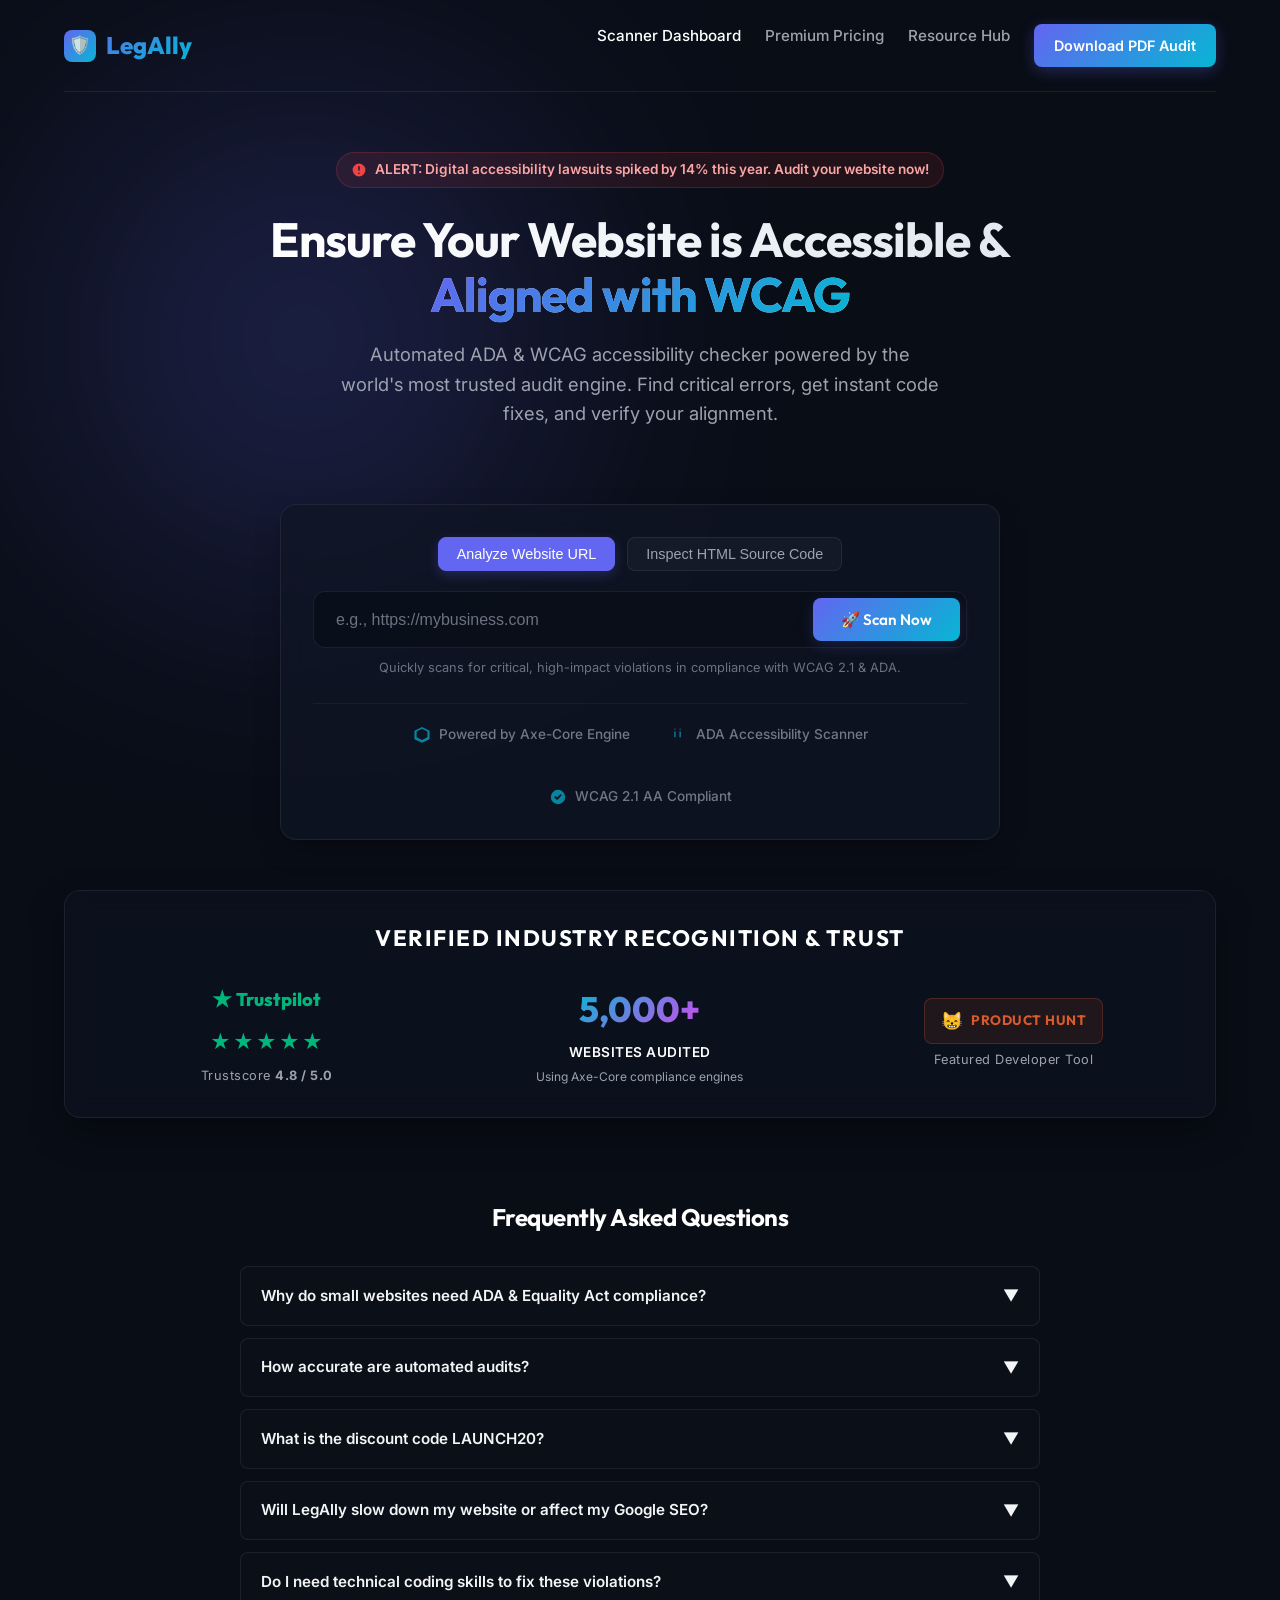
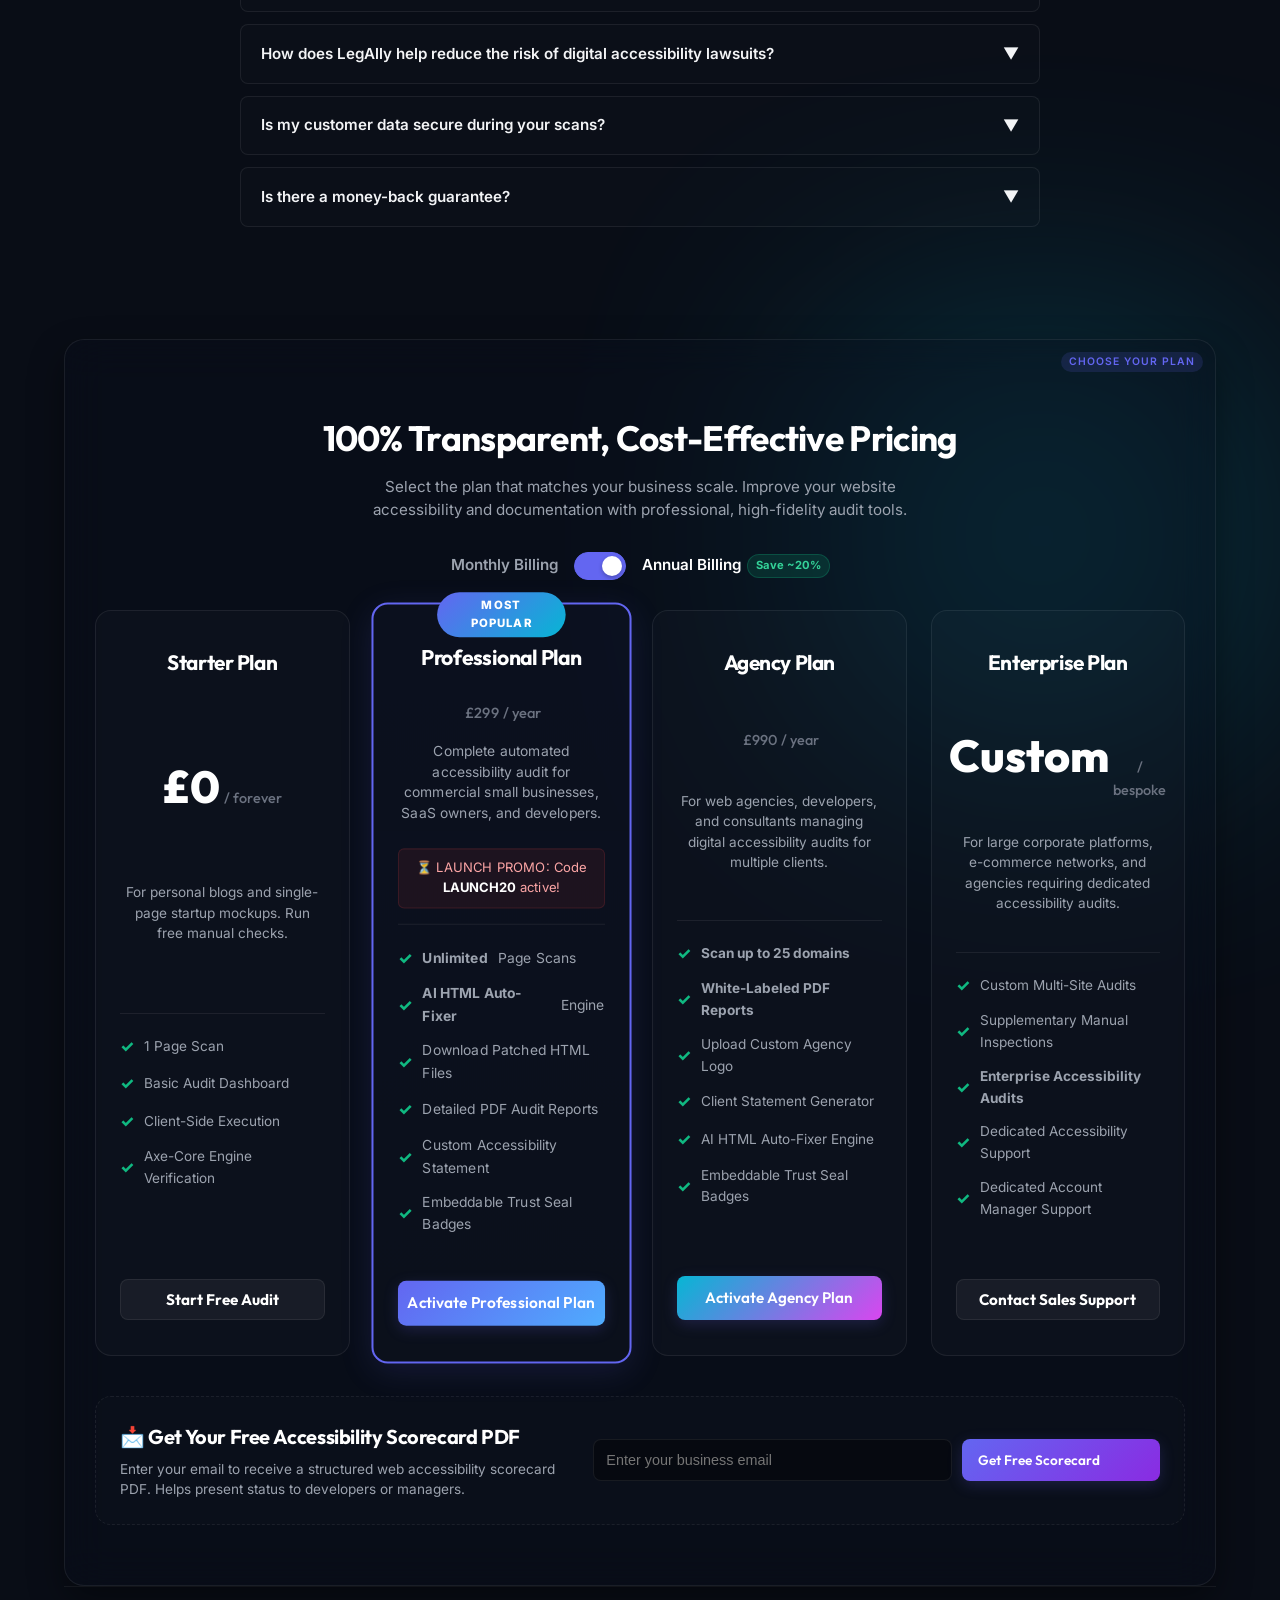
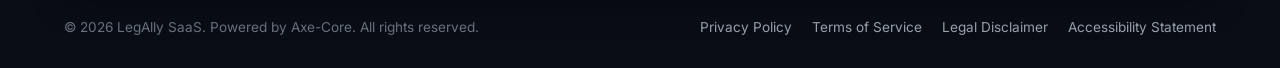
==== index.html @ 555e51f4 "Add files via upload" ====
<!DOCTYPE html>
<html lang="en">
<head>
    <meta charset="UTF-8">
    <meta name="viewport" content="width=device-width, initial-scale=1.0">
    <title>LegAlly - Free ADA Compliance Checker & WCAG 2.1 Audit Tool</title>
    
    <!-- SEO Meta Tags -->
    <meta name="description" content="Identify and fix web accessibility barriers. Run a 100% free ADA accessibility check and WCAG 2.1 Level AA audit. Get client-side AI auto-fixes instantly.">
    <meta name="keywords" content="ADA compliance checker, WCAG 2.1 audit tool, web accessibility scanner, website accessibility auditor, free accessibility auditor, axe-core">
    <meta name="author" content="LegAlly SaaS Group">
    
    <!-- Canonical Link for Search Engine Optimization -->
    <link rel="canonical" href="https://uselegally.com/">

    <!-- Google Search Console Ownership Verification -->
    <meta name="google-site-verification" content="ObXKqSXYLMfKBDuraqh_QDAT-WwOOcivqiOp2YqvAxs" />

    <!-- Google Analytics 4 Global Site Tag (gtag.js) -->
    <script async src="https://www.googletagmanager.com/gtag/js?id=G-RKM7Z6R2V1"></script>
    <script>
      window.dataLayer = window.dataLayer || [];
      function gtag(){dataLayer.push(arguments);}
      gtag('js', new Date());
      gtag('config', 'G-RKM7Z6R2V1');
    </script>
    
    <!-- Design System Stylesheet & Google Fonts -->
    <link rel="stylesheet" href="style.css">
    
    <!-- Axe-Core Gold-Standard Accessibility Engine CDN -->
    <script src="https://cdnjs.cloudflare.com/ajax/libs/axe-core/4.8.2/axe.min.js"></script>

    <!-- Google Structured Data (FAQ Schema JSON-LD) -->
    <script type="application/ld+json">
    {
      "@context": "https://schema.org",
      "@type": "FAQPage",
      "mainEntity": [
        {
          "@type": "Question",
          "name": "Why do small websites need ADA & Equality Act compliance?",
          "acceptedAnswer": {
            "@type": "Answer",
            "text": "In the USA, courts rule that websites are public accommodations under Title III of the Americans with Disabilities Act (ADA). In the UK, the Equality Act 2010 mandates equal digital access. Non-compliant sites are major targets for digital lawsuits demanding thousands of dollars in quick settlements."
          }
        },
        {
          "@type": "Question",
          "name": "How accurate are automated audits?",
          "acceptedAnswer": {
            "@type": "Answer",
            "text": "Automated audits catch 70% to 80% of all structural accessibility issues instantly, such as missing alt text, low color contrast, and missing form labels. LegAlly is powered by the official Axe-Core engine, providing high-precision technical audit validation."
          }
        },
        {
          "@type": "Question",
          "name": "What is the discount code LAUNCH20?",
          "acceptedAnswer": {
            "@type": "Answer",
            "text": "LAUNCH20 is our celebration launch code, offering a 20% discount on the Professional annual license. It drops the standard rate from £299/yr to £239.20/yr. This launch campaign runs for 30 days and completely expires on July 1, 2026."
          }
        },
        {
          "@type": "Question",
          "name": "Will LegAlly slow down my website or affect my SEO?",
          "acceptedAnswer": {
            "@type": "Answer",
            "text": "Not at all! LegAlly runs entirely client-side or in the cloud. It never loads scripts on your server during scans, so it keeps your site speed lighting-fast. Installing our premium accessibility widget takes less than 10ms to load, helping improve your page speed and Google SEO ranking."
          }
        }
      ]
    }
    </script>
</head>
<body>

    <div class="app-container">
        
        <!-- Header Navbar -->
        <header>
            <div class="logo" id="logo-branding" onclick="resetScanner()" style="cursor: pointer;">
                <div class="logo-icon">🛡️</div>
                LegAlly
            </div>
            <nav class="nav-links">
                <a href="#home" class="nav-link active" data-target="home">Scanner Dashboard</a>
                <a href="#pricing" class="nav-link" data-target="pricing">Premium Pricing</a>
                <a href="#legal" class="nav-link" data-target="legal">Resource Hub</a>
                <a href="https://buy.stripe.com/14A4gA2ML37gesH3Er3F601" target="_blank" class="nav-link btn-premium" id="btn-premium-action">Download PDF Audit</a>
            </nav>
        </header>

        <!-- Main Workspace Section -->
        <main id="main-section">
            
            <!-- Hero Landing Section -->
            <section class="hero-section" id="hero-section">
                <div class="lawsuit-banner">
                    <svg fill="currentColor" viewBox="0 0 20 20" xmlns="http://www.w3.org/2000/svg"><path fill-rule="evenodd" d="M18 10a8 8 0 11-16 0 8 8 0 0116 0zm-7 4a1 1 0 11-2 0 1 1 0 012 0zm-1-9a1 1 0 00-1 1v4a1 1 0 102 0V6a1 1 0 00-1-1z" clip-rule="evenodd"></path></svg>
                    <span>ALERT: Digital accessibility lawsuits spiked by 14% this year. Audit your website now!</span>
                </div>
                <h1>Ensure Your Website is Accessible & <span>Aligned with WCAG</span></h1>
                <p>Automated ADA & WCAG accessibility checker powered by the world's most trusted audit engine. Find critical errors, get instant code fixes, and verify your alignment.</p>
            </section>

            <!-- Scanner Console Block -->
            <section class="scan-container glass-panel" id="scan-container">
                <div class="scan-tabs">
                    <button class="scan-tab active" data-mode="url">Analyze Website URL</button>
                    <button class="scan-tab" data-mode="html">Inspect HTML Source Code</button>
                </div>

                <!-- URL Scan input -->
                <div class="scan-box-wrapper active" id="url-scan-box">
                    <form id="url-form">
                        <div class="url-input-group">
                            <input type="text" id="url-input" placeholder="e.g., https://mybusiness.com" required>
                            <button type="submit" class="btn-scan">
                                🚀 Scan Now
                            </button>
                        </div>
                    </form>
                    <p style="font-size: 0.8rem; text-align: center; color: var(--text-dark); margin-top: 10px;">
                        Quickly scans for critical, high-impact violations in compliance with WCAG 2.1 & ADA.
                    </p>
                </div>

                <!-- HTML Paste input -->
                <div class="scan-box-wrapper" id="html-scan-box">
                    <form id="html-form">
                        <textarea class="code-textarea" id="html-input" placeholder="Paste your HTML code snippet here to execute a real-time deep structural WCAG audit..." required></textarea>
                        <div style="display: flex; justify-content: flex-end;">
                            <button type="submit" class="btn-scan">
                                🛡️ Run Real Audit
                            </button>
                        </div>
                    </form>
                </div>

                <!-- Industry Trust Seals -->
                <div class="trust-badges" style="margin-top: 24px; border-top: 1px solid var(--border-color); padding-top: 20px;">
                    <div class="badge">
                        <svg fill="currentColor" viewBox="0 0 20 20" xmlns="http://www.w3.org/2000/svg"><path fill-rule="evenodd" d="M2.166 4.9L10 1.154l7.834 3.746a1 1 0 01.586.904v8.19a1 1 0 01-.586.904L10 18.646l-7.834-3.746A1 1 0 011.58 14V5.804a1 1 0 01.586-.904zM10 3.14l-6 2.87v6.606l6 2.87 6-2.87V6.01l-6-2.87z" clip-rule="evenodd"></path></svg>
                        Powered by Axe-Core Engine
                    </div>
                    <div class="badge">
                        <svg fill="currentColor" viewBox="0 0 20 20" xmlns="http://www.w3.org/2000/svg"><path fill-rule="evenodd" d="M6.267 3.455a.75.75 0 00-.75-.75h-.007a.75.75 0 00-.75.75v.006a.75.75 0 00.75.75h.007a.75.75 0 00.75-.75v-.006zm-.75 2.25a.75.75 0 01.75.75v5.5a.75.75 0 01-1.5 0v-5.5a.75.75 0 01.75-.75zm6.5-2.25a.75.75 0 00-.75-.75h-.007a.75.75 0 00-.75.75v.006a.75.75 0 00.75.75h.007a.75.75 0 00.75-.75v-.006zm-.75 2.25a.75.75 0 01.75.75v5.5a.75.75 0 01-1.5 0v-5.5a.75.75 0 01.75-.75z" clip-rule="evenodd"></path></svg>
                        ADA Accessibility Scanner
                    </div>
                    <div class="badge">
                        <svg fill="currentColor" viewBox="0 0 20 20" xmlns="http://www.w3.org/2000/svg"><path fill-rule="evenodd" d="M10 18a8 8 0 100-16 8 8 0 000 16zm3.707-9.293a1 1 0 00-1.414-1.414L9 10.586 7.707 9.293a1 1 0 00-1.414 1.414l2 2a1 1 0 001.414 0l4-4z" clip-rule="evenodd"></path></svg>
                        WCAG 2.1 AA Compliant
                    </div>
                </div>
            </section>

            <!-- Loading Scanner Console -->
            <section class="radar-panel glass-panel" id="radar-panel">
                <div class="radar-circle">
                    <span class="radar-icon">🛡️</span>
                </div>
                <h3 style="margin-bottom: 8px;">Performing Accessibility Analysis</h3>
                <p style="color: var(--text-muted); font-size: 0.95rem; margin-bottom: 30px;">This takes up to a few seconds. Do not close this browser window.</p>
                
                <div class="scanning-steps">
                    <div class="step-item" id="step-connect">
                        <div class="step-dot"></div>
                        <span>Establishing virtual connection...</span>
                    </div>
                    <div class="step-item" id="step-alt">
                        <div class="step-dot"></div>
                        <span>Evaluating image ALT attributes...</span>
                    </div>
                    <div class="step-item" id="step-contrast">
                        <div class="step-dot"></div>
                        <span>Analyzing color contrast standards...</span>
                    </div>
                    <div class="step-item" id="step-keyboard">
                        <div class="step-dot"></div>
                        <span>Auditing keyboard focus outlines...</span>
                    </div>
                </div>
            </section>

            <!-- Results Dashboard Console -->
            <section class="dashboard-view" id="dashboard-view">
                <div class="dashboard-header">
                    <div class="dashboard-meta">
                        <h3>Accessibility Audit Report</h3>
                        <p>Scanned Target: <span class="badge-url" id="result-url">https://example.com</span></p>
                    </div>
                    <button class="scan-tab active" onclick="resetScanner()" style="border: none;">🔄 Scan Another Site</button>
                </div>

                <!-- Compliance Gauges -->
                <div class="metrics-grid">
                    
                    <!-- Score Circle -->
                    <div class="metric-card">
                        <div class="metric-circle-box">
                            <svg class="radial-progress" width="70" height="70" viewBox="0 0 70 70">
                                <circle class="bg" cx="35" cy="35" r="30"></circle>
                                <circle class="fg" id="progress-circle" cx="35" cy="35" r="30"></circle>
                            </svg>
                            <span class="radial-val" id="score-val">0%</span>
                        </div>
                        <div class="metric-info">
                            <h4>Compliance Score</h4>
                            <div class="val" id="score-label" style="font-size: 1.3rem; color: #ffffff;">Fails Basic Audit</div>
                        </div>
                    </div>

                    <!-- Lawsuit Risk -->
                    <div class="metric-card">
                        <div style="font-size: 2.2rem; color: var(--danger);">⚖️</div>
                        <div class="metric-info">
                            <h4>Lawsuit Risk Rating</h4>
                            <div class="val risk-level" id="risk-level">HIGH</div>
                        </div>
                    </div>

                    <!-- Issues Found -->
                    <div class="metric-card">
                        <div style="font-size: 2.2rem; color: var(--warning);">⚠️</div>
                        <div class="metric-info">
                            <h4>Total Violations</h4>
                            <div class="val" id="count-violations">0</div>
                        </div>
                    </div>

                </div>

                <!-- Audit Findings Split -->
                <div class="results-layout">
                    
                    <!-- Left: Violations List -->
                    <div class="violations-container">
                        <h3>Outstanding Violations (Axe-Core Verified)</h3>
                        <div id="violations-list">
                            <!-- Populated dynamically via app.js -->
                        </div>
                    </div>

                    <!-- Right: Upgrades and Checkout -->
                    <div class="sidebar-panel">
                        
                        <!-- AI-Powered HTML Auto-Fixer Card (Active for Paste HTML Tab) -->
                        <div class="promo-card ai-fix-card" id="ai-fix-card" style="display: none;">
                            <span class="promo-tag" style="background: var(--success); color: #0c0f17; font-weight: 700;">AI COMPLIANCE ENGINE</span>
                            <h4>🤖 Client-Side AI Auto-Fixer</h4>
                            <p>Instantly resolve outstanding accessibility violations in your pasted HTML code snippet with one-click offline patches!</p>
                            
                            <button class="btn-scan" id="btn-ai-autofix" style="width: 100%; margin-top: 12px; background: linear-gradient(135deg, #10b981, #059669); color: #fff; font-weight: 600;">
                                ⚡ Auto-Fix All Violations
                            </button>
                            
                            <button class="btn-checkout" id="btn-download-patched" style="width: 100%; margin-top: 8px; display: none; background: rgba(255, 255, 255, 0.08); border: 1px dashed var(--success); color: var(--success);">
                                📥 Download Patched File
                            </button>
                        </div>

                        <!-- Documentation Hub & Audit Report Card -->
                        <div class="promo-card" id="litigation-shield-card">
                            <span class="promo-tag" style="background: var(--primary); color: #fff;">DOCUMENTATION HUB</span>
                            <h4>🛡️ Accessibility Documentation Hub</h4>
                            <p>Generate a WCAG-aligned Accessibility Statement and download your formal Accessibility Audit Report.</p>
                            <button class="btn-checkout" onclick="openLitigationCenter()" style="width: 100%; margin-top: 12px; display: flex; align-items: center; justify-content: center; gap: 8px;">
                                📋 Open Documentation Center
                            </button>
                        </div>

                        <!-- Embeddable Trust Badge Widget Card -->
                        <div class="widget-mock-card" id="trust-badge-card">
                            <h4 style="margin-bottom: 8px;">🏆 Embeddable Trust Seal</h4>
                            <p style="font-size: 0.8rem; color: var(--text-muted); line-height: 1.5;">Show visitors you care about web accessibility. Embed our dynamic glassmorphic trust seal in your site footer.</p>
                            
                            <!-- Seal Visual Preview -->
                            <div class="badge-preview-container" style="margin: 16px 0; display: flex; justify-content: center;">
                                <div class="legally-trust-seal" style="background: rgba(255, 255, 255, 0.03); border: 1px solid var(--border-color); padding: 12px 20px; border-radius: 12px; display: flex; align-items: center; gap: 12px; backdrop-filter: blur(10px); box-shadow: 0 8px 32px rgba(0,0,0,0.3); border-left: 3px solid var(--success);">
                                    <span style="font-size: 1.6rem; filter: drop-shadow(0 2px 8px rgba(16,185,129,0.3));">🛡️</span>
                                    <div style="text-align: left;">
                                        <span style="font-size: 0.65rem; color: var(--text-muted); display: block; text-transform: uppercase; letter-spacing: 1px; font-weight: 600;">WCAG Scanned</span>
                                        <strong style="font-size: 0.85rem; color: #fff; font-family: 'Outfit', sans-serif;">LegAlly Verified</strong>
                                    </div>
                                </div>
                            </div>
                            
                            <button class="btn-copy-fix" onclick="copyBadgeEmbed(this)" style="width: 100%; background: rgba(255, 255, 255, 0.05); font-weight: 500;">
                                Copy Embed HTML
                            </button>
                        </div>

                        <!-- Compliance History SVG Chart Card -->
                        <div class="roadmap-card" id="compliance-history-card">
                            <h4 style="margin-bottom: 12px;">📊 Compliance History Path</h4>
                            <div class="chart-wrapper" style="position: relative; height: 110px; width: 100%; margin-bottom: 10px; border-radius: 8px; background: rgba(0,0,0,0.2); padding: 5px;">
                                <svg id="history-svg-chart" style="width: 100%; height: 100%; overflow: visible;">
                                    <defs>
                                        <linearGradient id="chartGrad" x1="0" y1="0" x2="0" y2="1">
                                            <stop offset="0%" stop-color="var(--success)" stop-opacity="0.35"/>
                                            <stop offset="100%" stop-color="var(--success)" stop-opacity="0.0"/>
                                        </linearGradient>
                                    </defs>
                                    <!-- Dynamic points and lines injected by app.js -->
                                </svg>
                            </div>
                            <span style="font-size: 0.75rem; color: var(--text-muted); display: block; text-align: center; font-style: italic;">Dynamic WCAG compliance remediation tracker</span>
                        </div>

                    </div>
                </div>
            </section>



            <!-- Trust & Verification Section -->
            <section class="trust-verification-section" id="testimonials-section" style="margin-top: 40px; margin-bottom: 40px; text-align: center;">
                <div class="glass-panel" style="padding: 30px; border-radius: 16px; border: 1px solid var(--border-color); background: rgba(16, 22, 38, 0.45); backdrop-filter: blur(12px); box-shadow: 0 15px 35px rgba(0,0,0,0.35);">
                    <h3 style="font-family: 'Outfit', sans-serif; font-size: 1.4rem; color: #fff; margin-bottom: 24px; text-transform: uppercase; letter-spacing: 1.5px; font-weight: 700;">Verified Industry Recognition & Trust</h3>
                    
                    <div class="trust-grid" style="display: grid; grid-template-columns: repeat(auto-fit, minmax(200px, 1fr)); gap: 30px; justify-items: center; align-items: center;">
                        
                        <!-- Trustpilot Rating -->
                        <div class="trust-item" style="display: flex; flex-direction: column; align-items: center; gap: 8px;">
                            <div style="display: flex; align-items: center; gap: 4px; font-weight: 800; font-size: 1.15rem; color: #00b67a; font-family: 'Outfit', sans-serif;">
                                <span style="font-size: 1.4rem;">★</span> Trustpilot
                            </div>
                            <div style="display: flex; gap: 2px; color: #00b67a; font-size: 1.25rem;">
                                <span>★</span><span>★</span><span>★</span><span>★</span><span>★</span>
                            </div>
                            <span style="font-size: 0.8rem; color: var(--text-muted); letter-spacing: 0.5px;">Trustscore <strong>4.8 / 5.0</strong></span>
                        </div>

                        <!-- Scan Counter -->
                        <div class="trust-item" style="display: flex; flex-direction: column; align-items: center; gap: 4px;">
                            <strong style="font-size: 2.2rem; color: #ffffff; font-family: 'Outfit'; font-weight: 800; background: linear-gradient(135deg, var(--secondary), var(--accent)); -webkit-background-clip: text; -webkit-text-fill-color: transparent;">5,000+</strong>
                            <span style="font-size: 0.85rem; color: #ffffff; font-weight: 600; text-transform: uppercase; letter-spacing: 0.5px;">Websites Audited</span>
                            <span style="font-size: 0.75rem; color: var(--text-muted); text-align: center;">Using Axe-Core compliance engines</span>
                        </div>

                        <!-- Product Hunt Badge -->
                        <div class="trust-item" style="display: flex; flex-direction: column; align-items: center; gap: 6px;">
                            <div style="background: rgba(218, 90, 42, 0.1); border: 1px solid rgba(218, 90, 42, 0.25); color: #da5a2a; border-radius: 8px; padding: 8px 16px; display: inline-flex; align-items: center; gap: 8px; font-weight: 700; font-size: 0.85rem; font-family: 'Outfit', sans-serif; letter-spacing: 0.5px;">
                                <span style="font-size: 1.1rem;">😸</span> PRODUCT HUNT
                            </div>
                            <span style="font-size: 0.8rem; color: var(--text-muted); letter-spacing: 0.5px;">Featured Developer Tool</span>
                        </div>

                    </div>
                </div>
            </section>

            <!-- FAQ Section -->
            <section class="faq-section" id="faq-section">
                <h2>Frequently Asked Questions</h2>
                
                <div class="faq-accordion">
                    <div class="faq-header" onclick="toggleFaq(this)">
                        <span class="faq-title">Why do small websites need ADA & Equality Act compliance?</span>
                        <span>▼</span>
                    </div>
                    <div class="faq-content">
                        In the USA, courts rule that websites are public spaces under Title III of the Americans with Disabilities Act (ADA). In the UK, the Equality Act 2010 mandates that service providers ensure equal access. Non-compliant sites are major targets for lawsuit settlement firms demanding thousands of dollars in easy out-of-court settlements.
                    </div>
                </div>

                <div class="faq-accordion">
                    <div class="faq-header" onclick="toggleFaq(this)">
                        <span class="faq-title">How accurate are automated audits?</span>
                        <span>▼</span>
                    </div>
                    <div class="faq-content">
                        Automated checks catch 70% to 80% of all common structural accessibility issues (like missing image alt text, low color contrast, missing form labels, and broken keyboard navigation outlines) instantly. LegAlly is powered by the industry-standard Axe-Core engine, providing high-precision technical validation.
                    </div>
                </div>

                <div class="faq-accordion">
                    <div class="faq-header" onclick="toggleFaq(this)">
                        <span class="faq-title">What is the discount code LAUNCH20?</span>
                        <span>▼</span>
                    </div>
                    <div class="faq-content">
                        LAUNCH20 is a special limited-time promotion code celebrating our global launch. Applying this code drops the standard license rate from £299.00 / year to £239.20 for your first year. This promotion is strictly limited to the first 100 license keys or the first 30 days, completely expiring on July 1, 2026!
                    </div>
                </div>

                <div class="faq-accordion">
                    <div class="faq-header" onclick="toggleFaq(this)">
                        <span class="faq-title">Will LegAlly slow down my website or affect my Google SEO?</span>
                        <span>▼</span>
                    </div>
                    <div class="faq-content">
                        Absolutely not! Unlike heavy widgets that bloat your code, our automated scanner runs completely in the cloud without ever interacting with your server. If you choose to install our optional premium widget, it loads asynchronously under 10ms, which keeps your site speed lighting-fast and helps improve your Google search rankings.
                    </div>
                </div>

                <div class="faq-accordion">
                    <div class="faq-header" onclick="toggleFaq(this)">
                        <span class="faq-title">Do I need technical coding skills to fix these violations?</span>
                        <span>▼</span>
                    </div>
                    <div class="faq-content">
                        No! LegAlly is built for non-technical website owners. Our scanner provides clear, copy-pasteable HTML and CSS fixes that you can directly copy into your CMS editor (WordPress, Shopify, Webflow, Wix, etc.). If you still need help, our premium support provides custom developer integrations to fix it for you for a small one-off fee.
                    </div>
                </div>

                <div class="faq-accordion">
                    <div class="faq-header" onclick="toggleFaq(this)">
                        <span class="faq-title">How does LegAlly help reduce the risk of digital accessibility lawsuits?</span>
                        <span>▼</span>
                    </div>
                    <div class="faq-content">
                        Serial plaintiffs target sites with obvious errors like missing image alt texts or keyboard navigation traps. By scanning with LegAlly and addressing these violations, you remove common accessibility barriers. Furthermore, our premium PDF audit report serves as documented proof of your active efforts to improve accessibility, demonstrating your organization's commitment to digital inclusion.
                    </div>
                </div>

                <div class="faq-accordion">
                    <div class="faq-header" onclick="toggleFaq(this)">
                        <span class="faq-title">Is my customer data secure during your scans?</span>
                        <span>▼</span>
                    </div>
                    <div class="faq-content">
                        Yes, 100%! LegAlly operates on a strict zero-data retention model. We process all accessibility audits transiently inside your own browser window. We never record, log, or save your source code, website database, or customer records. Your privacy and intellectual property are fully secure.
                    </div>
                </div>

                <div class="faq-accordion">
                    <div class="faq-header" onclick="toggleFaq(this)">
                        <span class="faq-title">Is there a money-back guarantee?</span>
                        <span>▼</span>
                    </div>
                    <div class="faq-content">
                        Yes! We offer a 100% hassle-free 14-day money-back guarantee. If you are not completely satisfied with the depth of our WCAG remediation reports, simply contact our support and we will refund every single penny immediately. No questions asked.
                    </div>
                </div>
            </section>

            <!-- Pricing Page Section -->
            <section class="pricing-section glass-panel" id="pricing-section">
                <div class="pricing-header" style="text-align: center; margin-bottom: 40px;">
                    <span class="promo-tag" style="background: rgba(99, 102, 241, 0.15); color: var(--primary); font-weight: 600; letter-spacing: 1px;">CHOOSE YOUR PLAN</span>
                    <h2 style="font-size: 2.2rem; margin-top: 10px; font-family: 'Outfit', sans-serif; color: #fff;">100% Transparent, Cost-Effective Pricing</h2>
                    <p style="color: var(--text-muted); max-width: 600px; margin: 10px auto 0 auto; font-size: 0.95rem; line-height: 1.5;">Select the plan that matches your business scale. Improve your website accessibility and documentation with professional, high-fidelity audit tools.</p>
                </div>

                <!-- Billing Cycle Toggle Switch -->
                <div class="pricing-toggle-container" style="display: flex; align-items: center; justify-content: center; gap: 16px; margin: -10px auto 30px auto; flex-wrap: wrap;">
                    <span class="pricing-toggle-label" id="toggle-label-monthly" style="font-size: 0.95rem; font-weight: 600; color: var(--text-muted); cursor: pointer; transition: color 0.3s;">Monthly Billing</span>
                    <label class="pricing-switch" style="position: relative; display: inline-block; width: 52px; height: 28px; cursor: pointer;">
                        <input type="checkbox" id="billing-toggle" checked style="opacity: 0; width: 0; height: 0;">
                        <span class="pricing-slider" style="position: absolute; top: 0; left: 0; right: 0; bottom: 0; background-color: rgba(255,255,255,0.08); border: 1px solid var(--border-color); border-radius: 34px; transition: 0.4s;"></span>
                    </label>
                    <span class="pricing-toggle-label active" id="toggle-label-annual" style="font-size: 0.95rem; font-weight: 600; color: #fff; cursor: pointer; transition: color 0.3s; display: flex; align-items: center; gap: 6px;">
                        Annual Billing <span style="background: rgba(16, 185, 129, 0.15); color: #34d399; font-size: 0.7rem; padding: 2px 8px; border-radius: 20px; font-weight: 700; border: 1px solid rgba(16,185,129,0.25);">Save ~20%</span>
                    </span>
                </div>

                <div class="pricing-grid">
                    <!-- Starter Card -->
                    <div class="pricing-card">
                        <h3>Starter Plan</h3>
                        <div class="price-val">£0<span>/ forever</span></div>
                        <p class="plan-desc">For personal blogs and single-page startup mockups. Run free manual checks.</p>
                        <ul class="plan-features">
                            <li><span class="feat-icon">✓</span> 1 Page Scan</li>
                            <li><span class="feat-icon">✓</span> Basic Audit Dashboard</li>
                            <li><span class="feat-icon">✓</span> Client-Side Execution</li>
                            <li><span class="feat-icon">✓</span> Axe-Core Engine Verification</li>
                        </ul>
                        <button class="btn-checkout btn-pricing-starter" onclick="resetScanner(); window.scrollTo({ top: 0, behavior: 'smooth' });">Start Free Audit</button>
                    </div>

                    <!-- Professional Card (Most Popular) -->
                    <div class="pricing-card popular">
                        <div class="popular-tag">MOST POPULAR</div>
                        <h3>Professional Plan</h3>
                        <div class="price-val">
                            <span class="strike-pricing" id="grid-strike-price" style="display: none; font-size: 1.2rem; text-decoration: line-through; color: var(--text-dark); margin-right: 8px;">£299</span>
                            <span id="grid-final-price">£299</span><span id="grid-price-period">/ year</span>
                        </div>
                        <p class="plan-desc">Complete automated accessibility audit for commercial small businesses, SaaS owners, and developers.</p>
                        
                        <!-- Mini Scarcity tag -->
                        <div class="pricing-timer" id="grid-promo-timer" style="margin-bottom: 15px; font-size: 0.8rem; background: rgba(239, 68, 68, 0.08); padding: 8px; border-radius: 6px; color: #fca5a5; text-align: center; border: 1px solid rgba(239,68,68,0.15);">
                            ⏳ LAUNCH PROMO: Code <strong style="color: #fff;">LAUNCH20</strong> active!
                        </div>

                        <ul class="plan-features">
                            <li><span class="feat-icon">✓</span> <strong>Unlimited</strong> Page Scans</li>
                            <li><span class="feat-icon">✓</span> <strong>AI HTML Auto-Fixer</strong> Engine</li>
                            <li><span class="feat-icon">✓</span> Download Patched HTML Files</li>
                            <li><span class="feat-icon">✓</span> Detailed PDF Audit Reports</li>
                            <li><span class="feat-icon">✓</span> Custom Accessibility Statement</li>
                            <li><span class="feat-icon">✓</span> Embeddable Trust Seal Badges</li>
                        </ul>
                        <a href="https://buy.stripe.com/aFadRacnlcHQ5Wb0sf3F600" id="btn-pricing-professional" target="_blank" class="btn-checkout" style="background: linear-gradient(135deg, var(--primary), #4facfe); border: none; font-weight: 600; text-decoration: none; display: flex; align-items: center; justify-content: center; color: #fff;">Activate Professional Plan</a>
                    </div>

                    <!-- Agency Plan Card -->
                    <div class="pricing-card">
                        <h3>Agency Plan</h3>
                        <div class="price-val">
                            <span id="agency-final-price">£990</span><span id="agency-price-period">/ year</span>
                        </div>
                        <p class="plan-desc">For web agencies, developers, and consultants managing digital accessibility audits for multiple clients.</p>
                        <ul class="plan-features">
                            <li><span class="feat-icon">✓</span> <strong>Scan up to 25 domains</strong></li>
                            <li><span class="feat-icon">✓</span> <strong>White-Labeled PDF Reports</strong></li>
                            <li><span class="feat-icon">✓</span> Upload Custom Agency Logo</li>
                            <li><span class="feat-icon">✓</span> Client Statement Generator</li>
                            <li><span class="feat-icon">✓</span> AI HTML Auto-Fixer Engine</li>
                            <li><span class="feat-icon">✓</span> Embeddable Trust Seal Badges</li>
                        </ul>
                        <a href="https://buy.stripe.com/8x2aEY5YX0Z80BRb6T3F604" id="btn-pricing-agency" target="_blank" class="btn-checkout" style="background: linear-gradient(135deg, var(--secondary), var(--accent)); border: none; font-weight: 600; text-decoration: none; display: flex; align-items: center; justify-content: center; color: #fff;">Activate Agency Plan</a>
                    </div>

                    <!-- Enterprise Card -->
                    <div class="pricing-card">
                        <h3>Enterprise Plan</h3>
                        <div class="price-val">Custom<span>/ bespoke</span></div>
                        <p class="plan-desc">For large corporate platforms, e-commerce networks, and agencies requiring dedicated accessibility audits.</p>
                        <ul class="plan-features">
                            <li><span class="feat-icon">✓</span> Custom Multi-Site Audits</li>
                            <li><span class="feat-icon">✓</span> Supplementary Manual Inspections</li>
                            <li><span class="feat-icon">✓</span> <strong>Enterprise Accessibility Audits</strong></li>
                            <li><span class="feat-icon">✓</span> Dedicated Accessibility Support</li>
                            <li><span class="feat-icon">✓</span> Dedicated Account Manager Support</li>
                        </ul>
                        <button class="btn-checkout btn-pricing-starter" onclick="alert('Connecting with our enterprise sales support at support@uselegally.com...')">Contact Sales Support</button>
                    </div>
                </div>

                <!-- Lead Magnet Scorecard Capture Card -->
                <div class="lead-magnet-card" style="margin-top: 40px; background: rgba(255, 255, 255, 0.01); border: 1px dashed var(--border-color); padding: 24px; border-radius: 16px; display: flex; align-items: center; justify-content: space-between; gap: 20px; flex-wrap: wrap;">
                    <div style="flex: 1.2; min-width: 280px; text-align: left;">
                        <h4 style="font-family: 'Outfit', sans-serif; font-size: 1.25rem; margin-bottom: 6px; color: #fff;">📩 Get Your Free Accessibility Scorecard PDF</h4>
                        <p style="font-size: 0.85rem; color: var(--text-muted); line-height: 1.5; margin: 0;">Enter your email to receive a structured web accessibility scorecard PDF. Helps present status to developers or managers.</p>
                    </div>
                    <form id="lead-magnet-form" onsubmit="generateLeadScorecard(event)" style="display: flex; gap: 10px; flex: 1.5; min-width: 300px; flex-wrap: wrap;">
                        <input type="email" id="lead-email" placeholder="Enter your business email" required style="flex: 2; min-width: 200px; background: rgba(0,0,0,0.35); border: 1px solid var(--border-color); border-radius: 8px; padding: 12px; color: #fff; outline: none; font-size: 0.9rem;">
                        <button type="submit" class="btn-scan" style="flex: 1; min-width: 150px; font-size: 0.85rem; background: linear-gradient(135deg, var(--primary), #8a2be2); padding: 12px 16px; border-radius: 8px; font-weight: 600;">
                            Get Free Scorecard
                        </button>
                    </form>
                </div>
            </section>

        </main>

        <!-- Legal Center View (Hidden by default) -->
        <section class="legal-view" id="legal-view">
            <div class="legal-box">
                <div class="legal-tabs">
                    <button class="legal-tab-btn active" onclick="loadLegalTab('privacy')">Privacy Policy</button>
                    <button class="legal-tab-btn" onclick="loadLegalTab('terms')">Terms of Service</button>
                    <button class="legal-tab-btn" onclick="loadLegalTab('disclaimer')">Disclaimer</button>
                    <button class="legal-tab-btn" onclick="loadLegalTab('accessibility')">Accessibility Statement</button>
                </div>
                <div class="legal-content-body" id="legal-content-body">
                    <!-- Injected dynamically from legal.js -->
                </div>
            </div>
        </section>

        <!-- Accessibility Documentation Center (Hidden by default) -->
        <section class="litigation-view" id="litigation-view" style="display: none;">
            <div class="legal-box" style="max-width: 1000px; margin: 0 auto;">
                <div class="dashboard-header" style="border-bottom: 1px solid var(--border-color); padding-bottom: 20px; margin-bottom: 20px; display: flex; justify-content: space-between; align-items: center; flex-wrap: wrap; gap: 15px;">
                    <div style="text-align: left;">
                        <span class="promo-tag" style="background: rgba(239, 68, 68, 0.15); color: #fca5a5; font-weight: 600; letter-spacing: 1px;">ACCESSIBILITY DOCUMENTATION & REPORTS</span>
                        <h2 style="font-size: 1.8rem; margin-top: 8px; font-family: 'Outfit', sans-serif; color: #fff;">SaaS Accessibility Documentation Center</h2>
                        <p style="color: var(--text-muted); font-size: 0.9rem; margin: 0;">Generate accessibility statements and download PDF audit reports to document your digital accessibility efforts.</p>
                    </div>
                    <button class="scan-tab active" onclick="closeLitigationCenter()" style="border: none; border-radius: 8px; padding: 10px 16px; cursor: pointer; font-weight: 600;">❌ Close Center</button>
                </div>

                <div class="litigation-layout" style="display: grid; grid-template-columns: repeat(auto-fit, minmax(320px, 1fr)); gap: 24px; margin-top: 20px;">
                    <!-- Left: Inputs Form -->
                    <div class="glass-panel" style="padding: 24px; border-radius: 16px; text-align: left; display: flex; flex-direction: column; gap: 18px; border: 1px solid var(--border-color);">
                        <h4 style="font-family: 'Outfit', sans-serif; font-size: 1.2rem; color: #fff; margin-bottom: 4px;">🏢 Setup Company Accessibility Profile</h4>
                        
                        <div class="modal-input-group" style="display: flex; flex-direction: column; gap: 6px;">
                            <label for="lit-company" style="font-size: 0.85rem; color: var(--text-muted); font-weight: 500;">Company / Business Name</label>
                            <input type="text" id="lit-company" placeholder="e.g. Acme Corporation Ltd." class="form-control" style="background: rgba(0,0,0,0.3); border: 1px solid var(--border-color); border-radius: 8px; padding: 12px; color: #fff; outline: none; font-size: 0.9rem;" oninput="updateLitigationDocs()">
                        </div>

                        <div class="modal-input-group" style="display: flex; flex-direction: column; gap: 6px;">
                            <label for="lit-domain" style="font-size: 0.85rem; color: var(--text-muted); font-weight: 500;">Website Target Domain URL</label>
                            <input type="text" id="lit-domain" placeholder="e.g. www.mycompany.com" class="form-control" style="background: rgba(0,0,0,0.3); border: 1px solid var(--border-color); border-radius: 8px; padding: 12px; color: #fff; outline: none; font-size: 0.9rem;" oninput="updateLitigationDocs()">
                        </div>

                        <div style="border-top: 1px solid var(--border-color); padding-top: 16px; display: flex; flex-direction: column; gap: 10px;">
                            <button class="btn-checkout" onclick="printLitigationCert()" style="width: 100%; display: flex; align-items: center; justify-content: center; gap: 8px; font-size: 0.85rem; font-weight: 600;">
                                📜 Print Accessibility Audit Report
                            </button>
                            <button class="btn-copy-fix" onclick="copyLitigationStatement(this)" style="width: 100%; font-size: 0.85rem; display: flex; align-items: center; justify-content: center; gap: 8px; font-weight: 500; background: rgba(255,255,255,0.04);">
                                📋 Copy Accessibility Statement
                            </button>
                        </div>
                    </div>

                    <!-- Middle: Agency Reseller Settings -->
                    <div class="glass-panel" id="agency-portal-panel" style="padding: 24px; border-radius: 16px; text-align: left; display: flex; flex-direction: column; gap: 18px; border: 1px solid var(--border-color);">
                        <h4 style="font-family: 'Outfit', sans-serif; font-size: 1.2rem; color: #fff; margin-bottom: 4px;">🏢 Agency Reseller Portal</h4>
                        
                        <div class="modal-input-group" style="display: flex; flex-direction: column; gap: 6px;">
                            <label style="font-size: 0.85rem; color: var(--text-muted); font-weight: 500;">Upload Agency Logo (White-Label PDF)</label>
                            <div style="display: flex; gap: 10px; align-items: center;">
                                <input type="file" id="agency-logo-upload" accept="image/*" style="display: none;">
                                <button type="button" class="btn-copy-fix" onclick="document.getElementById('agency-logo-upload').click()" style="margin: 0; background: rgba(255,255,255,0.05); font-size: 0.85rem; font-weight: 600;">
                                    📤 Choose Image
                                </button>
                                <span id="logo-upload-status" style="font-size: 0.8rem; color: var(--text-muted);">No logo uploaded</span>
                            </div>
                            <div id="agency-logo-preview-container" style="display: none; margin-top: 8px;">
                                <img id="agency-logo-preview-img" src="" alt="Agency Logo Preview" style="max-height: 45px; border-radius: 4px; border: 1px solid var(--border-color); background: rgba(255,255,255,0.02); padding: 4px;">
                                <button type="button" class="btn-copy-fix" onclick="clearAgencyLogo()" style="margin-left: 10px; font-size: 0.75rem; color: var(--danger); background: transparent; border: none; padding: 0;">Remove</button>
                            </div>
                        </div>

                        <div class="modal-input-group" style="display: flex; flex-direction: column; gap: 6px;">
                            <label for="agency-domain-select" style="font-size: 0.85rem; color: var(--text-muted); font-weight: 500;">Select Client Domain</label>
                            <select id="agency-domain-select" style="background: rgba(0,0,0,0.35); border: 1px solid var(--border-color); border-radius: 8px; padding: 12px; color: #fff; outline: none; font-size: 0.9rem;" onchange="selectAgencyDomain()">
                                <option value="">-- Select Saved Domain --</option>
                            </select>
                        </div>

                        <div class="modal-input-group" style="display: flex; flex-direction: column; gap: 6px;">
                            <label for="agency-domains-input" style="font-size: 0.85rem; color: var(--text-muted); font-weight: 500;">Manage Client Domains (1 per line, max 25)</label>
                            <textarea id="agency-domains-input" placeholder="e.g.&#10;client1.com&#10;client2.com" class="form-control" style="background: rgba(0,0,0,0.3); border: 1px solid var(--border-color); border-radius: 8px; padding: 12px; color: #fff; outline: none; font-size: 0.9rem; height: 100px; resize: none; font-family: monospace;" oninput="updateAgencyDomains()"></textarea>
                            <div style="display: flex; justify-content: space-between; align-items: center;">
                                <button type="button" class="btn-copy-fix" onclick="saveAgencyDomainsList()" style="margin: 0; font-size: 0.75rem; padding: 4px 10px;">Save Domains</button>
                                <span id="domains-counter" style="font-size: 0.75rem; color: var(--text-muted);">0 / 25 domains</span>
                            </div>
                        </div>
                    </div>

                    <!-- Right: Live Previews -->
                    <div class="litigation-previews" style="display: flex; flex-direction: column; gap: 20px;">
                        
                        <!-- Preview 1: Certificate -->
                        <div class="glass-panel" id="certificate-print-area" style="padding: 30px; border-radius: 16px; border: 2px solid rgba(251, 191, 36, 0.25); background: rgba(0,0,0,0.25); text-align: center; position: relative; overflow: hidden; box-shadow: 0 12px 40px rgba(0,0,0,0.4);">
                            <!-- Gold watermark seal design -->
                            <div style="position: absolute; right: -20px; bottom: -20px; font-size: 8rem; opacity: 0.05; pointer-events: none;">🛡️</div>
                            
                            <div id="print-logo-header">
                                <div id="default-print-logo" style="font-size: 2.4rem; color: #fbbf24; margin-bottom: 12px; filter: drop-shadow(0 2px 10px rgba(251,191,36,0.3));">🏆</div>
                                <div id="agency-print-logo-container" style="display: none; margin-bottom: 12px;">
                                    <img id="agency-print-logo-img" src="" alt="Agency Logo" style="max-height: 55px; filter: drop-shadow(0 2px 8px rgba(255,255,255,0.15));">
                                </div>
                            </div>
                            <h3 style="font-family: 'Outfit', sans-serif; font-size: 1.4rem; color: #fff; margin-bottom: 2px; text-transform: uppercase; letter-spacing: 1px; font-weight: 700;">Accessibility Audit Report</h3>
                            <span style="font-size: 0.75rem; color: var(--text-muted); text-transform: uppercase; letter-spacing: 2px; display: block; margin-bottom: 20px; border-bottom: 1px dashed var(--border-color); padding-bottom: 12px; font-weight: 600;">LegAlly Accessibility Scan Verification</span>
                            
                            <p style="font-size: 0.85rem; color: var(--text-muted); line-height: 1.6; margin-bottom: 15px;">
                                This report verifies that the digital site layout assets of <br>
                                <strong id="cert-company-preview" style="color: #fff; font-size: 1rem; font-family: 'Outfit';">[Your Company Name]</strong><br>
                                located at target domain address<br>
                                <strong id="cert-domain-preview" style="color: var(--primary); font-size: 0.95rem; font-family: monospace;">[Your Domain URL]</strong>
                            </p>
                            <p style="font-size: 0.8rem; color: var(--text-muted); line-height: 1.5; margin-bottom: 20px;">
                                were scanned via client-side Axe-Core Audit Engine on <strong id="cert-date-preview" style="color: #fff; font-weight: 600;">June 2, 2026</strong>, identifying structural accessibility issues to support WCAG 2.1 Level AA alignment.
                            </p>
                            
                            <!-- Seal representation -->
                            <div style="display: inline-flex; align-items: center; gap: 8px; border: 1px solid #fbbf24; padding: 8px 16px; border-radius: 30px; background: rgba(251,191,36,0.06); font-size: 0.75rem; color: #fbbf24; font-weight: 700; text-transform: uppercase; letter-spacing: 0.5px;">
                                🛡️ AXE-CORE AUDIT VERIFIED
                            </div>

                            <!-- Report Disclaimer Footer (Always Prints) -->
                            <div class="print-disclaimer-footer" style="margin-top: 30px; padding-top: 15px; border-top: 1px dashed rgba(251, 191, 36, 0.25); font-size: 0.7rem; color: var(--text-dark); text-align: center; line-height: 1.4; font-weight: 500;">
                                *Automated scan generated via Axe-Core. Automated scans do not guarantee 100% compliance or lawsuit immunity. Technical educational reference only.*
                            </div>
                        </div>

                    </div>
                </div>
            </div>
        </section>

        <!-- Footer -->
        <footer>
            <div class="footer-left">
                © 2026 LegAlly SaaS. Powered by Axe-Core. All rights reserved.
            </div>
            <div class="footer-right">
                <a href="#privacy" class="footer-link" onclick="event.preventDefault(); openLegalInFooter('privacy')">Privacy Policy</a>
                <a href="#terms" class="footer-link" onclick="event.preventDefault(); openLegalInFooter('terms')">Terms of Service</a>
                <a href="#disclaimer" class="footer-link" onclick="event.preventDefault(); openLegalInFooter('disclaimer')">Legal Disclaimer</a>
                <a href="#accessibility" class="footer-link" onclick="event.preventDefault(); openLegalInFooter('accessibility')">Accessibility Statement</a>
            </div>
        </footer>

        <!-- Interactive PDF Payment Modal -->
        <div class="modal-overlay" id="pdf-modal">
            <div class="modal-card">
                <h3>Unlock White-Labeled PDF Audit</h3>
                <p>Enter your professional email and credentials below to unlock your official WCAG 2.1 AA Compliance PDF Report for only £9.00.</p>
                <form>
                    <div class="modal-input-group">
                        <label for="pay-email">Email Address</label>
                        <input type="email" id="pay-email" placeholder="owner@business.com" required>
                    </div>
                    <div class="modal-input-group">
                        <label for="pay-card">Card Credentials</label>
                        <input type="text" id="pay-card" placeholder="4242 4242 4242 4242" required>
                    </div>
                    <div class="modal-footer-btns">
                        <button type="button" class="modal-btn cancel" id="cancel-modal-btn">Cancel</button>
                        <button type="submit" class="modal-btn confirm" id="confirm-payment-btn">Process Payment</button>
                    </div>
                </form>
            </div>
        </div>

    </div>

    <!-- Legal Docs database scripts -->
    <script src="legal.js"></script>
    
    <!-- Application Logic Controller script -->
    <script src="app.js"></script>
</body>
</html>
---- style.css ----
/* 
   AccessiShield - Web Accessibility & Compliance Shield
   Custom Modern CSS Styling Engine
   Designed for premium SaaS feel (Dark slate, neon gradients, glassmorphism, and smooth transitions)
*/

@import url('https://fonts.googleapis.com/css2?family=Inter:wght@300;400;500;600;700&family=Outfit:wght@400;500;600;700;800&family=Fira+Code:wght@400;500&display=swap');

:root {
    --bg-main: #090d16;
    --bg-card: rgba(16, 22, 38, 0.7);
    --bg-input: rgba(8, 12, 21, 0.6);
    --border-color: rgba(255, 255, 255, 0.07);
    --border-focus: #4f46e5;
    
    --primary: #6366f1;
    --primary-glow: rgba(99, 102, 241, 0.15);
    --secondary: #06b6d4;
    --secondary-glow: rgba(6, 182, 212, 0.15);
    --accent: #d946ef;
    
    --success: #10b981;
    --success-bg: rgba(16, 185, 129, 0.1);
    --warning: #f59e0b;
    --warning-bg: rgba(245, 158, 11, 0.1);
    --danger: #ef4444;
    --danger-bg: rgba(239, 68, 68, 0.1);
    
    --text-main: #f3f4f6;
    --text-muted: #9ca3af;
    --text-dark: #6b7280;
    
    --font-heading: 'Outfit', sans-serif;
    --font-body: 'Inter', sans-serif;
    --font-mono: 'Fira Code', monospace;
    
    --transition: all 0.3s cubic-bezier(0.4, 0, 0.2, 1);
    --shadow: 0 10px 30px -10px rgba(0, 0, 0, 0.5);
    --glass-blur: blur(12px);
}

/* Base resets & setups */
* {
    box-sizing: border-box;
    margin: 0;
    padding: 0;
}

body {
    background-color: var(--bg-main);
    color: var(--text-main);
    font-family: var(--font-body);
    line-height: 1.6;
    overflow-x: hidden;
    position: relative;
}

/* Ambient background glows */
body::before, body::after {
    content: '';
    position: absolute;
    width: 350px;
    height: 350px;
    border-radius: 50%;
    filter: blur(140px);
    z-index: -1;
    opacity: 0.45;
    pointer-events: none;
}

body::before {
    top: 5%;
    left: 10%;
    background: var(--primary);
}

body::after {
    top: 60%;
    right: 5%;
    background: var(--secondary);
}

/* Typography elements */
h1, h2, h3, h4, h5, h6 {
    font-family: var(--font-heading);
    font-weight: 700;
    letter-spacing: -0.02em;
    color: #ffffff;
}

a {
    color: var(--primary);
    text-decoration: none;
    transition: var(--transition);
}

a:hover {
    color: var(--secondary);
}

/* Container limits */
.app-container {
    max-width: 1200px;
    margin: 0 auto;
    padding: 0 24px;
    min-height: 100vh;
    display: flex;
    flex-direction: column;
}

/* Custom Header Navbar */
header {
    display: flex;
    justify-content: space-between;
    align-items: center;
    padding: 24px 0;
    border-bottom: 1px solid var(--border-color);
}

.logo {
    display: flex;
    align-items: center;
    gap: 10px;
    font-family: var(--font-heading);
    font-size: 1.5rem;
    font-weight: 800;
    background: linear-gradient(135deg, var(--primary), var(--secondary));
    -webkit-background-clip: text;
    -webkit-text-fill-color: transparent;
}

.logo-icon {
    width: 32px;
    height: 32px;
    background: linear-gradient(135deg, var(--primary), var(--secondary));
    border-radius: 8px;
    display: flex;
    align-items: center;
    justify-content: center;
    color: #ffffff;
    font-weight: 900;
    font-size: 1.1rem;
    -webkit-text-fill-color: #ffffff;
}

.nav-links {
    display: flex;
    gap: 24px;
}

.nav-link {
    color: var(--text-muted);
    font-weight: 500;
    font-size: 0.95rem;
    cursor: pointer;
}

.nav-link:hover, .nav-link.active {
    color: #ffffff;
}

.btn-premium {
    background: linear-gradient(135deg, var(--primary), var(--secondary));
    color: #ffffff !important;
    padding: 10px 20px;
    border-radius: 8px;
    font-weight: 600;
    font-size: 0.9rem;
    box-shadow: 0 4px 15px rgba(99, 102, 241, 0.3);
}

.btn-premium:hover {
    transform: translateY(-2px);
    box-shadow: 0 6px 20px rgba(99, 102, 241, 0.45);
}

/* Hero Section */
.hero-section {
    text-align: center;
    padding: 60px 0 40px;
    max-width: 800px;
    margin: 0 auto;
}

.lawsuit-banner {
    display: inline-flex;
    align-items: center;
    gap: 8px;
    background: var(--danger-bg);
    border: 1px solid rgba(239, 68, 68, 0.2);
    color: #fca5a5;
    padding: 6px 14px;
    border-radius: 20px;
    font-size: 0.85rem;
    font-weight: 600;
    margin-bottom: 24px;
    animation: pulse 2s infinite;
}

.lawsuit-banner svg {
    color: var(--danger);
    width: 16px;
    height: 16px;
}

.hero-section h1 {
    font-size: 3rem;
    line-height: 1.15;
    margin-bottom: 18px;
    background: linear-gradient(to right, #ffffff, #e2e8f0);
    -webkit-background-clip: text;
    -webkit-text-fill-color: transparent;
}

.hero-section h1 span {
    background: linear-gradient(135deg, var(--primary), var(--secondary));
    -webkit-background-clip: text;
    -webkit-text-fill-color: transparent;
}

.hero-section p {
    color: var(--text-muted);
    font-size: 1.15rem;
    margin-bottom: 36px;
    max-width: 600px;
    margin-left: auto;
    margin-right: auto;
}

/* Glassmorphism Panel Setup */
.glass-panel {
    background: var(--bg-card);
    backdrop-filter: var(--glass-blur);
    border: 1px solid var(--border-color);
    border-radius: 16px;
    padding: 32px;
    box-shadow: var(--shadow);
}

/* Input scanning component */
.scan-container {
    max-width: 720px;
    margin: 0 auto 50px;
}

.scan-tabs {
    display: flex;
    justify-content: center;
    gap: 12px;
    margin-bottom: 20px;
}

.scan-tab {
    background: rgba(255, 255, 255, 0.03);
    border: 1px solid var(--border-color);
    padding: 8px 18px;
    border-radius: 8px;
    color: var(--text-muted);
    cursor: pointer;
    font-weight: 500;
    font-size: 0.9rem;
    transition: var(--transition);
}

.scan-tab:hover {
    color: #ffffff;
    background: rgba(255, 255, 255, 0.06);
}

.scan-tab.active {
    background: var(--primary);
    border-color: var(--primary);
    color: #ffffff;
    box-shadow: 0 4px 12px rgba(99, 102, 241, 0.25);
}

.scan-box-wrapper {
    display: none;
}

.scan-box-wrapper.active {
    display: block;
}

.url-input-group {
    display: flex;
    background: var(--bg-input);
    border: 1px solid var(--border-color);
    border-radius: 12px;
    padding: 6px;
    transition: var(--transition);
}

.url-input-group:focus-within {
    border-color: var(--border-focus);
    box-shadow: 0 0 0 3px rgba(99, 102, 241, 0.15);
}

.url-input-group input {
    flex-grow: 1;
    background: transparent;
    border: none;
    outline: none;
    color: #ffffff;
    font-size: 1rem;
    padding: 0 16px;
}

.url-input-group input::placeholder {
    color: var(--text-dark);
}

.btn-scan {
    background: linear-gradient(135deg, var(--primary), var(--secondary));
    color: #ffffff;
    border: none;
    outline: none;
    padding: 12px 28px;
    border-radius: 8px;
    font-weight: 600;
    cursor: pointer;
    font-family: var(--font-heading);
    font-size: 0.95rem;
    box-shadow: 0 4px 15px rgba(99, 102, 241, 0.2);
    transition: var(--transition);
    display: flex;
    align-items: center;
    gap: 8px;
}

.btn-scan:hover {
    transform: translateY(-1px);
    box-shadow: 0 6px 18px rgba(99, 102, 241, 0.35);
}

.code-textarea {
    width: 100%;
    height: 150px;
    background: var(--bg-input);
    border: 1px solid var(--border-color);
    border-radius: 12px;
    padding: 16px;
    color: #ffffff;
    font-family: var(--font-mono);
    font-size: 0.85rem;
    outline: none;
    resize: none;
    margin-bottom: 12px;
    transition: var(--transition);
}

.code-textarea:focus {
    border-color: var(--border-focus);
    box-shadow: 0 0 0 3px rgba(99, 102, 241, 0.15);
}

/* Trust Badges */
.trust-badges {
    display: flex;
    justify-content: center;
    align-items: center;
    gap: 40px;
    flex-wrap: wrap;
    opacity: 0.7;
    margin-top: 10px;
}

.badge {
    display: flex;
    align-items: center;
    gap: 8px;
    font-size: 0.85rem;
    font-weight: 500;
    color: var(--text-muted);
}

.badge svg {
    width: 18px;
    height: 18px;
    color: var(--secondary);
}

/* Radar scanning visual overlay */
.radar-panel {
    display: none;
    text-align: center;
    padding: 50px 0;
}

.radar-circle {
    position: relative;
    width: 100px;
    height: 100px;
    border-radius: 50%;
    border: 2px solid rgba(6, 182, 212, 0.2);
    margin: 0 auto 30px;
    display: flex;
    align-items: center;
    justify-content: center;
}

.radar-circle::before {
    content: '';
    position: absolute;
    top: -2px;
    left: -2px;
    right: -2px;
    bottom: -2px;
    border-radius: 50%;
    border: 2px solid transparent;
    border-top-color: var(--secondary);
    animation: spin 1s linear infinite;
}

.radar-icon {
    font-size: 2rem;
    color: var(--secondary);
}

.scanning-steps {
    max-width: 320px;
    margin: 0 auto;
    text-align: left;
}

.step-item {
    display: flex;
    align-items: center;
    gap: 12px;
    margin-bottom: 12px;
    font-size: 0.9rem;
    color: var(--text-muted);
}

.step-dot {
    width: 8px;
    height: 8px;
    border-radius: 50%;
    background: var(--text-dark);
}

.step-item.active .step-dot {
    background: var(--secondary);
    box-shadow: 0 0 8px var(--secondary);
}

.step-item.active {
    color: #ffffff;
    font-weight: 500;
}

.step-item.done .step-dot {
    background: var(--success);
}

.step-item.done {
    color: var(--text-muted);
}

/* Dashboard view */
.dashboard-view {
    display: none;
    animation: fadeIn 0.4s ease-out;
}

.dashboard-header {
    display: flex;
    justify-content: space-between;
    align-items: center;
    margin-bottom: 30px;
    padding-bottom: 16px;
    border-bottom: 1px solid var(--border-color);
}

.dashboard-meta h3 {
    font-size: 1.6rem;
    margin-bottom: 4px;
}

.dashboard-meta p {
    color: var(--text-muted);
    font-size: 0.9rem;
}

.badge-url {
    background: rgba(255, 255, 255, 0.05);
    padding: 3px 10px;
    border-radius: 4px;
    font-family: var(--font-mono);
    color: var(--secondary);
    font-size: 0.85rem;
}

/* Metric blocks grid */
.metrics-grid {
    display: grid;
    grid-template-columns: repeat(3, 1fr);
    gap: 20px;
    margin-bottom: 30px;
}

.metric-card {
    background: rgba(255, 255, 255, 0.02);
    border: 1px solid var(--border-color);
    border-radius: 12px;
    padding: 24px;
    display: flex;
    align-items: center;
    gap: 20px;
}

.metric-circle-box {
    width: 70px;
    height: 70px;
    position: relative;
}

.radial-progress {
    transform: rotate(-90deg);
}

.radial-progress circle {
    fill: none;
    stroke-width: 4px;
}

.radial-progress .bg {
    stroke: rgba(255, 255, 255, 0.06);
}

.radial-progress .fg {
    stroke: var(--success);
    stroke-linecap: round;
    transition: stroke-dashoffset 0.8s ease-out;
}

.radial-progress.fail .fg {
    stroke: var(--danger);
}

.radial-progress.warning .fg {
    stroke: var(--warning);
}

.radial-val {
    position: absolute;
    top: 50%;
    left: 50%;
    transform: translate(-50%, -50%);
    font-family: var(--font-heading);
    font-weight: 700;
    font-size: 1.15rem;
}

.metric-info h4 {
    font-size: 1rem;
    color: var(--text-muted);
    font-weight: 500;
    margin-bottom: 4px;
}

.metric-info .val {
    font-family: var(--font-heading);
    font-size: 1.6rem;
    font-weight: 700;
}

.risk-level {
    font-weight: 800;
}

.risk-level.high {
    color: var(--danger);
}

.risk-level.medium {
    color: var(--warning);
}

.risk-level.low {
    color: var(--success);
}

/* Violation Layout tabs */
.results-layout {
    display: grid;
    grid-template-columns: minmax(0, 2fr) minmax(0, 1.2fr);
    gap: 24px;
}

.violations-container h3 {
    margin-bottom: 16px;
    font-size: 1.2rem;
}

.violation-accordion {
    border: 1px solid var(--border-color);
    border-radius: 8px;
    margin-bottom: 12px;
    background: rgba(255, 255, 255, 0.01);
    overflow: hidden;
    transition: var(--transition);
}

.violation-accordion:hover {
    border-color: rgba(255, 255, 255, 0.12);
}

.accordion-header {
    display: flex;
    justify-content: space-between;
    align-items: center;
    padding: 16px;
    cursor: pointer;
    user-select: none;
}

.header-left {
    display: flex;
    align-items: center;
    gap: 12px;
}

.violation-badge {
    padding: 3px 8px;
    border-radius: 4px;
    font-size: 0.75rem;
    font-weight: 700;
}

.violation-badge.critical {
    background: var(--danger-bg);
    color: #fca5a5;
    border: 1px solid rgba(239, 68, 68, 0.2);
}

.violation-badge.warning {
    background: var(--warning-bg);
    color: #fcd34d;
    border: 1px solid rgba(245, 158, 11, 0.2);
}

.accordion-title {
    font-size: 0.95rem;
    font-weight: 600;
}

.accordion-icon {
    font-size: 1.1rem;
    color: var(--text-dark);
    transition: var(--transition);
}

.violation-accordion.open .accordion-icon {
    transform: rotate(180deg);
}

.accordion-content {
    display: none;
    padding: 16px;
    border-top: 1px solid var(--border-color);
    background: rgba(0, 0, 0, 0.15);
}

.violation-accordion.open .accordion-content {
    display: block;
}

.wcag-rule-info {
    display: flex;
    gap: 12px;
    align-items: center;
    font-size: 0.8rem;
    background: rgba(255, 255, 255, 0.04);
    padding: 6px 12px;
    border-radius: 6px;
    margin-bottom: 12px;
    color: var(--text-muted);
}

.wcag-rule-info span {
    font-family: var(--font-mono);
    color: var(--secondary);
    font-weight: 600;
}

.code-fix-block {
    display: flex;
    flex-direction: column;
    gap: 12px;
    margin-top: 12px;
}

.code-box {
    background: #05070c;
    border: 1px solid var(--border-color);
    border-radius: 6px;
    padding: 12px;
    font-family: var(--font-mono);
    font-size: 0.8rem;
    overflow-x: auto;
    position: relative;
}

.code-box::before {
    content: attr(data-lang);
    position: absolute;
    top: 4px;
    right: 8px;
    font-size: 0.7rem;
    color: var(--text-dark);
    text-transform: uppercase;
}

.code-box.bad {
    border-left: 3px solid var(--danger);
    color: #fca5a5;
}

.code-box.good {
    border-left: 3px solid var(--success);
    color: #a7f3d0;
}

.btn-copy-fix {
    align-self: flex-end;
    background: rgba(255, 255, 255, 0.05);
    color: #ffffff;
    border: 1px solid var(--border-color);
    padding: 6px 14px;
    border-radius: 6px;
    font-size: 0.8rem;
    font-weight: 500;
    cursor: pointer;
    transition: var(--transition);
}

.btn-copy-fix:hover {
    background: rgba(255, 255, 255, 0.1);
}

/* Sidebar monetization blocks */
.sidebar-panel {
    display: flex;
    flex-direction: column;
    gap: 20px;
}

.promo-card {
    background: linear-gradient(135deg, rgba(99, 102, 241, 0.12), rgba(6, 182, 212, 0.12));
    border: 1px solid rgba(99, 102, 241, 0.25);
    border-radius: 12px;
    padding: 24px;
    position: relative;
    overflow: hidden;
}

.promo-card::before {
    content: '';
    position: absolute;
    top: -20px;
    right: -20px;
    width: 60px;
    height: 60px;
    background: var(--accent);
    filter: blur(25px);
    opacity: 0.6;
}

.promo-card h4 {
    font-size: 1.15rem;
    margin-bottom: 8px;
    display: flex;
    align-items: center;
    gap: 8px;
}

.promo-card p {
    font-size: 0.85rem;
    color: var(--text-muted);
    margin-bottom: 16px;
}

.promo-tag {
    position: absolute;
    top: 12px;
    right: 12px;
    background: var(--danger);
    color: #ffffff;
    font-size: 0.65rem;
    font-weight: 800;
    padding: 2px 8px;
    border-radius: 20px;
    text-transform: uppercase;
}

/* Coupon box interactive styling */
.coupon-wrapper {
    display: flex;
    gap: 8px;
    margin-bottom: 12px;
}

.coupon-wrapper input {
    flex-grow: 1;
    background: var(--bg-input);
    border: 1px solid var(--border-color);
    border-radius: 6px;
    color: #ffffff;
    font-size: 0.85rem;
    padding: 8px 12px;
    outline: none;
    text-transform: uppercase;
}

.coupon-wrapper input:focus {
    border-color: var(--primary);
}

.btn-apply {
    background: var(--primary);
    border: none;
    color: #ffffff;
    padding: 0 14px;
    border-radius: 6px;
    font-size: 0.8rem;
    font-weight: 600;
    cursor: pointer;
    transition: var(--transition);
}

.btn-apply:hover {
    background: #4f46e5;
}

.pricing-box {
    display: flex;
    flex-direction: column;
    gap: 6px;
    border-top: 1px solid rgba(255, 255, 255, 0.08);
    padding-top: 12px;
}

.price-row {
    display: flex;
    justify-content: space-between;
    font-size: 0.9rem;
    color: var(--text-muted);
}

.price-row.final {
    font-size: 1.25rem;
    font-weight: 800;
    color: #ffffff;
    margin-top: 4px;
}

.strike-price {
    text-decoration: line-through;
    opacity: 0.6;
}

.discount-text {
    color: var(--success);
    font-weight: 600;
}

.btn-checkout {
    width: 100%;
    margin-top: 14px;
    background: linear-gradient(135deg, var(--primary), var(--secondary));
    border: none;
    color: #ffffff;
    padding: 10px 0;
    border-radius: 8px;
    font-family: var(--font-heading);
    font-weight: 700;
    font-size: 0.95rem;
    cursor: pointer;
    box-shadow: 0 4px 15px rgba(99, 102, 241, 0.2);
    transition: var(--transition);
}

.btn-checkout:hover {
    box-shadow: 0 6px 18px rgba(99, 102, 241, 0.35);
    transform: translateY(-1px);
}

.fomo-countdown {
    text-align: center;
    font-size: 0.75rem;
    color: #fca5a5;
    margin-top: 8px;
    font-weight: 600;
}

/* Interactive Overlay Widget Mock */
.widget-mock-card {
    background: rgba(255, 255, 255, 0.02);
    border: 1px solid var(--border-color);
    border-radius: 12px;
    padding: 24px;
}

.widget-preview-box {
    background: rgba(0, 0, 0, 0.2);
    border: 1px solid var(--border-color);
    border-radius: 8px;
    padding: 12px;
    margin: 12px 0;
    position: relative;
    display: flex;
    align-items: center;
    justify-content: center;
    height: 80px;
}

.widget-icon-preview {
    width: 44px;
    height: 44px;
    background: var(--primary);
    border-radius: 50%;
    display: flex;
    align-items: center;
    justify-content: center;
    font-size: 1.3rem;
    color: #ffffff;
    box-shadow: 0 0 15px var(--primary);
    cursor: pointer;
    animation: pulse-widget 2.5s infinite;
}

/* Future roadmap items */
.roadmap-card {
    background: rgba(255, 255, 255, 0.02);
    border: 1px solid var(--border-color);
    border-radius: 12px;
    padding: 24px;
}

.roadmap-list {
    display: flex;
    flex-direction: column;
    gap: 12px;
    margin-top: 14px;
}

.roadmap-item {
    display: flex;
    gap: 10px;
    font-size: 0.8rem;
    color: var(--text-muted);
}

.roadmap-dot {
    width: 8px;
    height: 8px;
    border-radius: 50%;
    background: var(--accent);
    margin-top: 6px;
}

.roadmap-item strong {
    color: #ffffff;
}

/* Testimonials / Early reviews panel */
.testimonials-section {
    padding: 60px 0;
}

.testimonials-section h2 {
    text-align: center;
    margin-bottom: 30px;
    font-size: 1.8rem;
}

.testimonials-grid {
    display: grid;
    grid-template-columns: repeat(3, 1fr);
    gap: 20px;
}

.testimonial-card {
    background: rgba(255, 255, 255, 0.02);
    border: 1px solid var(--border-color);
    border-radius: 12px;
    padding: 24px;
    display: flex;
    flex-direction: column;
    justify-content: space-between;
}

.stars {
    color: #fbbf24;
    font-size: 1.1rem;
    margin-bottom: 12px;
}

.testimonial-text {
    font-size: 0.9rem;
    color: var(--text-muted);
    margin-bottom: 20px;
    font-style: italic;
}

.testimonial-user {
    display: flex;
    align-items: center;
    gap: 12px;
}

.user-avatar {
    width: 38px;
    height: 38px;
    border-radius: 50%;
    background: linear-gradient(135deg, var(--primary), var(--secondary));
    display: flex;
    align-items: center;
    justify-content: center;
    font-weight: 700;
    color: #ffffff;
    font-size: 0.9rem;
}

.user-info h5 {
    font-size: 0.85rem;
    font-weight: 600;
}

.user-info p {
    font-size: 0.75rem;
    color: var(--text-dark);
}

/* Legal Documents layout view */
.legal-view {
    display: none;
    max-width: 800px;
    margin: 40px auto;
    animation: fadeIn 0.4s ease-out;
}

.legal-box {
    background: var(--bg-card);
    border: 1px solid var(--border-color);
    border-radius: 16px;
    padding: 40px;
}

.legal-tabs {
    display: flex;
    gap: 8px;
    border-bottom: 1px solid var(--border-color);
    padding-bottom: 14px;
    margin-bottom: 24px;
    overflow-x: auto;
}

.legal-tab-btn {
    background: transparent;
    border: none;
    outline: none;
    color: var(--text-muted);
    font-size: 0.9rem;
    font-weight: 600;
    cursor: pointer;
    padding: 6px 12px;
    border-radius: 4px;
    transition: var(--transition);
}

.legal-tab-btn.active {
    background: rgba(255, 255, 255, 0.06);
    color: #ffffff;
}

.legal-content-body {
    font-size: 0.95rem;
    color: var(--text-muted);
}

.legal-content-body h2 {
    font-size: 1.4rem;
    margin: 24px 0 12px;
}

.legal-content-body h3 {
    font-size: 1.1rem;
    margin: 18px 0 10px;
    color: #ffffff;
}

.legal-content-body p, .legal-content-body ul {
    margin-bottom: 14px;
}

.legal-content-body ul {
    padding-left: 20px;
}

/* Footers */
footer {
    margin-top: auto;
    border-top: 1px solid var(--border-color);
    padding: 30px 0;
    display: flex;
    justify-content: space-between;
    align-items: center;
    flex-wrap: wrap;
    gap: 16px;
}

.footer-left {
    color: var(--text-dark);
    font-size: 0.85rem;
}

.footer-right {
    display: flex;
    gap: 20px;
}

.footer-link {
    color: var(--text-muted);
    font-size: 0.85rem;
    cursor: pointer;
}

.footer-link:hover {
    color: #ffffff;
}

/* FAQ view */
.faq-section {
    padding: 40px 0;
    max-width: 800px;
    margin: 0 auto;
}

.faq-section h2 {
    text-align: center;
    margin-bottom: 30px;
}

.faq-accordion {
    border: 1px solid var(--border-color);
    border-radius: 8px;
    margin-bottom: 12px;
    background: rgba(255, 255, 255, 0.01);
}

.faq-header {
    display: flex;
    justify-content: space-between;
    align-items: center;
    padding: 16px 20px;
    cursor: pointer;
}

.faq-title {
    font-size: 0.95rem;
    font-weight: 600;
}

.faq-content {
    display: none;
    padding: 16px 20px;
    border-top: 1px solid var(--border-color);
    color: var(--text-muted);
    font-size: 0.9rem;
    background: rgba(0, 0, 0, 0.1);
}

.faq-accordion.open .faq-content {
    display: block;
}

/* Premium PDF checkout Modal */
.modal-overlay {
    display: none;
    position: fixed;
    top: 0;
    left: 0;
    width: 100vw;
    height: 100vh;
    background: rgba(0, 0, 0, 0.8);
    backdrop-filter: blur(8px);
    z-index: 1000;
    align-items: center;
    justify-content: center;
    animation: fadeIn 0.3s var(--transition);
}

.modal-card {
    background: #0f1422;
    border: 1px solid var(--border-color);
    border-radius: 16px;
    padding: 32px;
    max-width: 440px;
    width: 100%;
    text-align: center;
    box-shadow: 0 20px 50px rgba(0,0,0,0.8);
}

.modal-card h3 {
    font-size: 1.4rem;
    margin-bottom: 12px;
}

.modal-card p {
    font-size: 0.9rem;
    color: var(--text-muted);
    margin-bottom: 24px;
}

.modal-input-group {
    margin-bottom: 16px;
    text-align: left;
}

.modal-input-group label {
    display: block;
    font-size: 0.75rem;
    text-transform: uppercase;
    color: var(--text-muted);
    margin-bottom: 6px;
    font-weight: 600;
}

.modal-input-group input {
    width: 100%;
    background: var(--bg-input);
    border: 1px solid var(--border-color);
    border-radius: 8px;
    padding: 10px 14px;
    color: #ffffff;
    outline: none;
}

.modal-input-group input:focus {
    border-color: var(--primary);
}

.modal-footer-btns {
    display: flex;
    gap: 12px;
    margin-top: 24px;
}

.modal-btn {
    flex: 1;
    border: none;
    outline: none;
    padding: 12px 0;
    border-radius: 8px;
    font-family: var(--font-heading);
    font-weight: 700;
    cursor: pointer;
    transition: var(--transition);
}

.modal-btn.cancel {
    background: rgba(255,255,255,0.05);
    color: #ffffff;
    border: 1px solid var(--border-color);
}

.modal-btn.cancel:hover {
    background: rgba(255,255,255,0.1);
}

.modal-btn.confirm {
    background: linear-gradient(135deg, var(--primary), var(--secondary));
    color: #ffffff;
}

.modal-btn.confirm:hover {
    transform: translateY(-1px);
}

/* Animations */
@keyframes spin {
    100% { transform: rotate(360deg); }
}

@keyframes pulse {
    0%, 100% { opacity: 1; transform: scale(1); }
    50% { opacity: 0.8; transform: scale(0.98); }
}

@keyframes pulse-widget {
    0%, 100% { box-shadow: 0 0 10px var(--primary); }
    50% { box-shadow: 0 0 25px var(--primary); }
}

@keyframes fadeIn {
    from { opacity: 0; transform: translateY(8px); }
    to { opacity: 1; transform: translateY(0); }
}

/* Print / White-labeled PDF specific styling */
@media print {
    body {
        background: #ffffff !important;
        color: #000000 !important;
    }
    
    header, footer, .scan-container, .sidebar-panel, .testimonials-section, .faq-section {
        display: none !important;
    }
    
    .dashboard-view {
        display: block !important;
    }
    
    .glass-panel {
        background: transparent !important;
        backdrop-filter: none !important;
        border: none !important;
        box-shadow: none !important;
    }
    
    .violation-accordion {
        border: 1px solid #ddd !important;
        background: transparent !important;
        page-break-inside: avoid;
    }
    
    .accordion-content {
        display: block !important;
        background: transparent !important;
    }
    
    .wcag-rule-info span {
        color: #000 !important;
    }
    
    .radial-progress .bg {
        stroke: #eee !important;
    }
}

/* Responsive breakdowns */
@media (max-width: 992px) {
    .results-layout {
        grid-template-columns: 1fr;
    }
    
    .metrics-grid {
        grid-template-columns: 1fr;
    }
    
    .testimonials-grid {
        grid-template-columns: 1fr;
    }
}

@media (max-width: 576px) {
    .hero-section h1 {
        font-size: 2.2rem;
    }
    
    header {
        flex-direction: column;
        gap: 16px;
    }
    
    .nav-links {
        flex-wrap: wrap;
        justify-content: center;
    }
    
    .scan-tabs {
        flex-direction: column;
        align-items: stretch;
    }
}

/* ==========================================
   LegAlly Premium Optimization Overhaul Styles
   ========================================== */

/* 3-Tier Pricing Section */
.pricing-section {
    margin-top: 60px;
    padding: 60px 30px;
    background: rgba(10, 15, 30, 0.35);
    border-radius: 20px;
    border: 1px solid var(--border-color);
    backdrop-filter: blur(20px);
    box-shadow: 0 15px 35px rgba(0,0,0,0.4);
    animation: fadeIn 0.5s ease-out;
}

.pricing-grid {
    display: grid;
    grid-template-columns: repeat(auto-fit, minmax(250px, 1fr));
    gap: 24px;
    margin-top: 30px;
}

.pricing-card {
    background: rgba(255, 255, 255, 0.02);
    border: 1px solid var(--border-color);
    border-radius: 16px;
    padding: 35px 24px;
    text-align: center;
    position: relative;
    display: flex;
    flex-direction: column;
    justify-content: space-between;
    transition: var(--transition);
}

.pricing-card:hover {
    border-color: rgba(99, 102, 241, 0.3);
    transform: translateY(-4px);
    box-shadow: 0 10px 25px rgba(99, 102, 241, 0.08);
}

.pricing-card.popular {
    border: 2px solid var(--primary);
    box-shadow: 0 8px 32px rgba(99, 102, 241, 0.15);
    background: linear-gradient(180deg, rgba(99, 102, 241, 0.03) 0%, rgba(255, 255, 255, 0.01) 100%);
    transform: scale(1.02);
}

.pricing-card.popular:hover {
    transform: scale(1.02) translateY(-4px);
}

.popular-tag {
    position: absolute;
    top: -12px;
    left: 50%;
    transform: translateX(-50%);
    background: linear-gradient(135deg, var(--primary), var(--secondary));
    color: #fff;
    font-size: 0.7rem;
    font-weight: 800;
    padding: 4px 14px;
    border-radius: 30px;
    letter-spacing: 1px;
}

.pricing-card h3 {
    font-size: 1.3rem;
    font-family: 'Outfit', sans-serif;
    color: #fff;
    margin-bottom: 12px;
}

.price-val {
    font-size: 2.8rem;
    font-weight: 800;
    color: #fff;
    margin: 15px 0;
    font-family: 'Outfit', sans-serif;
    display: flex;
    align-items: baseline;
    justify-content: center;
}

.price-val span {
    font-size: 0.9rem;
    color: var(--text-dark);
    font-weight: 500;
    margin-left: 4px;
}

.strike-pricing {
    font-size: 1.5rem !important;
    text-decoration: line-through;
    color: var(--text-dark) !important;
    margin-right: 8px;
    opacity: 0.6;
}

.plan-desc {
    font-size: 0.85rem;
    color: var(--text-muted);
    margin-bottom: 24px;
    line-height: 1.5;
    min-height: 40px;
}

.plan-features {
    list-style: none;
    padding: 0;
    margin: 0 0 30px 0;
    text-align: left;
    display: flex;
    flex-direction: column;
    gap: 12px;
    border-top: 1px solid var(--border-color);
    padding-top: 20px;
}

.plan-features li {
    font-size: 0.85rem;
    color: var(--text-muted);
    display: flex;
    align-items: center;
    gap: 10px;
}

.feat-icon {
    color: var(--success);
    font-weight: 800;
    font-size: 1rem;
}

.btn-pricing-starter {
    background: rgba(255, 255, 255, 0.05) !important;
    border: 1px solid var(--border-color) !important;
    color: #fff !important;
    box-shadow: none !important;
}

.btn-pricing-starter:hover {
    background: rgba(255, 255, 255, 0.1) !important;
}

/* Compliance History SVG line chart styling */
.chart-line {
    fill: none;
    stroke: var(--success);
    stroke-width: 3;
    stroke-linecap: round;
    filter: drop-shadow(0 2px 8px rgba(16, 185, 129, 0.4));
}

.chart-point {
    fill: #fff;
    stroke: var(--success);
    stroke-width: 3;
    cursor: pointer;
    transition: var(--transition);
}

.chart-point:hover {
    r: 7;
    fill: var(--success);
}

.chart-grid-line {
    stroke: rgba(255, 255, 255, 0.05);
    stroke-width: 1;
    stroke-dasharray: 4;
}

/* Litigation center view layout */
.litigation-view {
    max-width: 1000px;
    margin: 40px auto;
    animation: fadeIn 0.4s ease-out;
}

/* Scarcity Ever-green countdown display styling */
.pricing-timer {
    animation: alertPulse 3s infinite;
}

@keyframes alertPulse {
    0%, 100% { border-color: rgba(239,68,68,0.15); box-shadow: none; }
    50% { border-color: rgba(239,68,68,0.3); box-shadow: 0 0 10px rgba(239,68,68,0.05); }
}

/* Print modifications for Litigation Certificate */
@media print {
    body.printing-litigation-cert {
        background: #ffffff !important;
        color: #000000 !important;
    }
    
    body.printing-litigation-cert .app-container > *:not(#litigation-view) {
        display: none !important;
    }
    
    body.printing-litigation-cert #litigation-view {
        display: block !important;
        background: transparent !important;
        border: none !important;
        padding: 0 !important;
        margin: 0 !important;
    }
    
    body.printing-litigation-cert #litigation-view *:not(#certificate-print-area) {
        display: none !important;
    }
    
    body.printing-litigation-cert #certificate-print-area {
        display: block !important;
        position: absolute !important;
        left: 5% !important;
        top: 10% !important;
        width: 90% !important;
        border: 4px double #fbbf24 !important;
        background: transparent !important;
        color: #000000 !important;
        box-shadow: none !important;
        padding: 40px !important;
        border-radius: 12px !important;
    }
    
    body.printing-litigation-cert #certificate-print-area strong, 
    body.printing-litigation-cert #certificate-print-area h3 {
        color: #000000 !important;
    }
}

/* Pricing Switch Toggle Slider */
.pricing-toggle-label.active {
    color: #fff !important;
}
.pricing-toggle-label {
    user-select: none;
}
.pricing-switch input:checked + .pricing-slider {
    background-color: var(--primary) !important;
    border-color: var(--primary) !important;
}
.pricing-switch input:checked + .pricing-slider:before {
    transform: translateX(24px);
}
.pricing-slider:before {
    position: absolute;
    content: "";
    height: 20px;
    width: 20px;
    left: 3px;
    bottom: 3px;
    background-color: white;
    transition: 0.4s;
    border-radius: 50%;
    box-shadow: 0 2px 4px rgba(0,0,0,0.25);
}
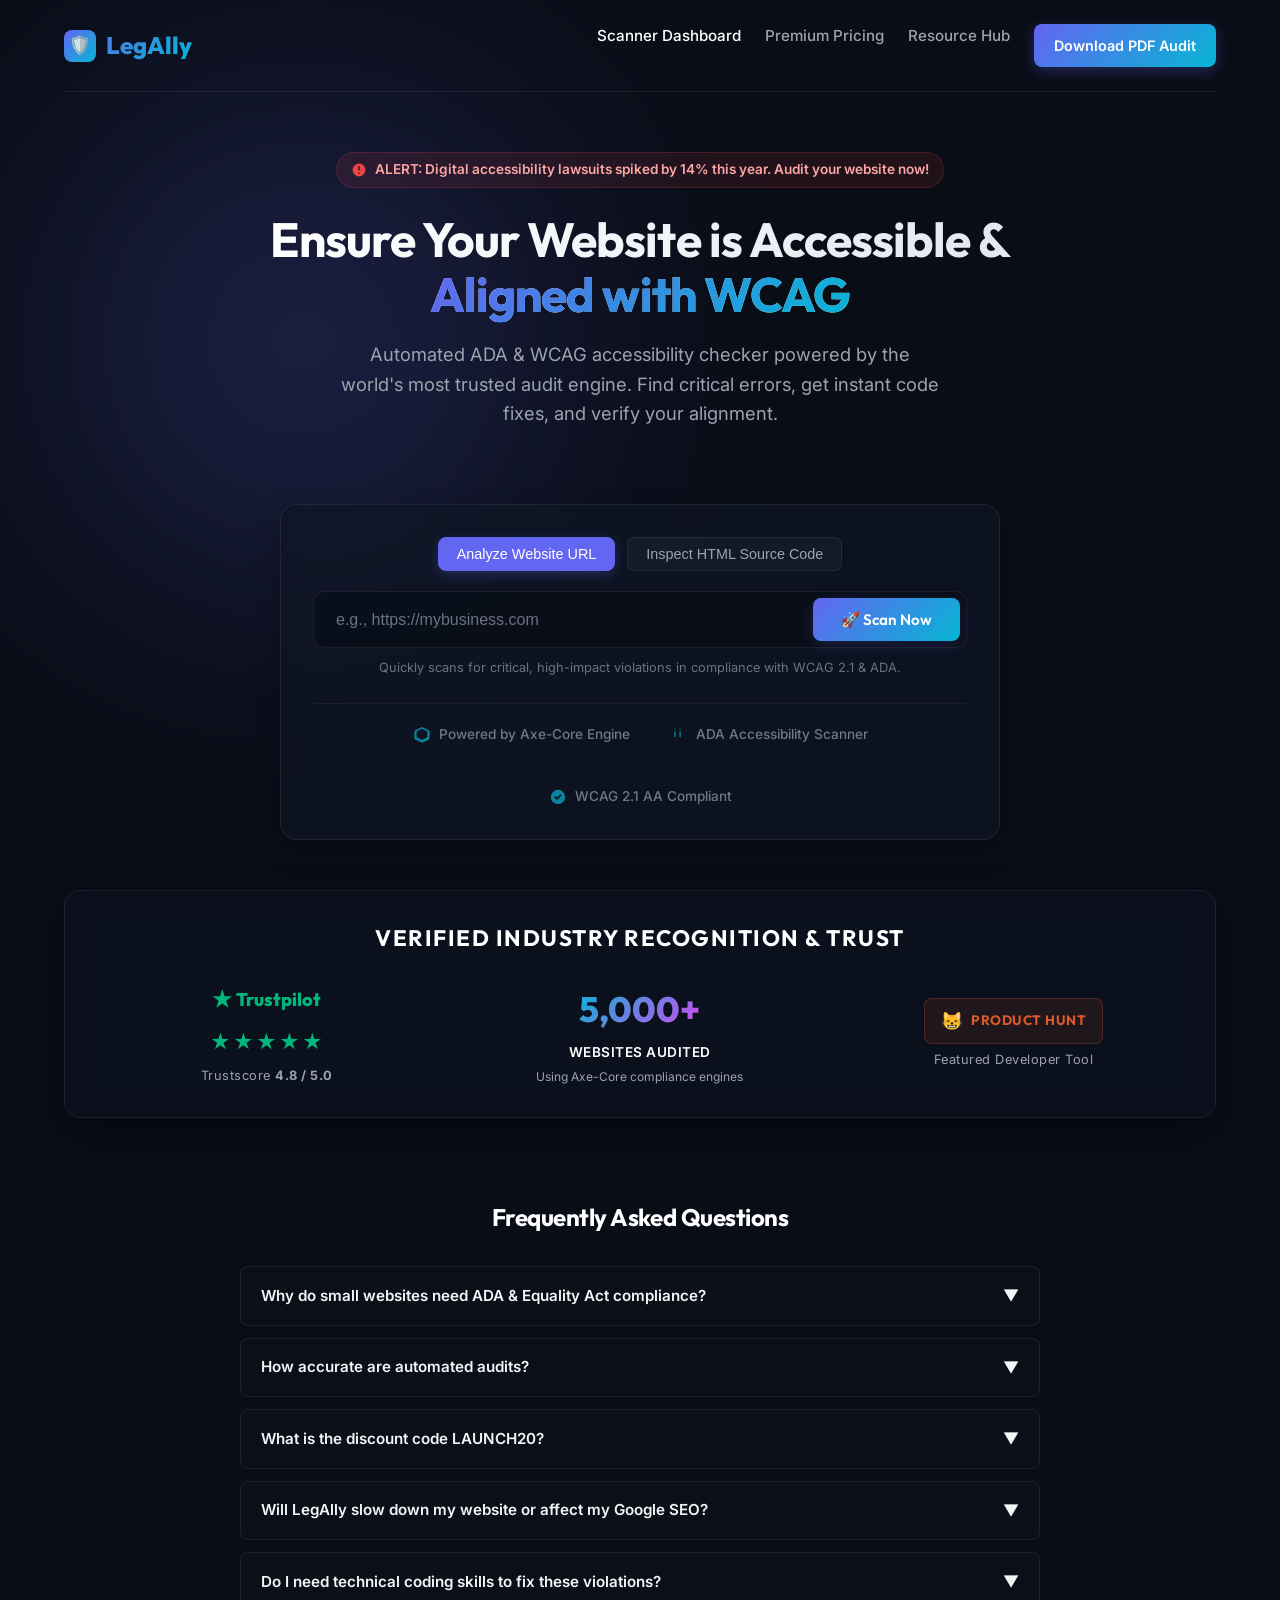
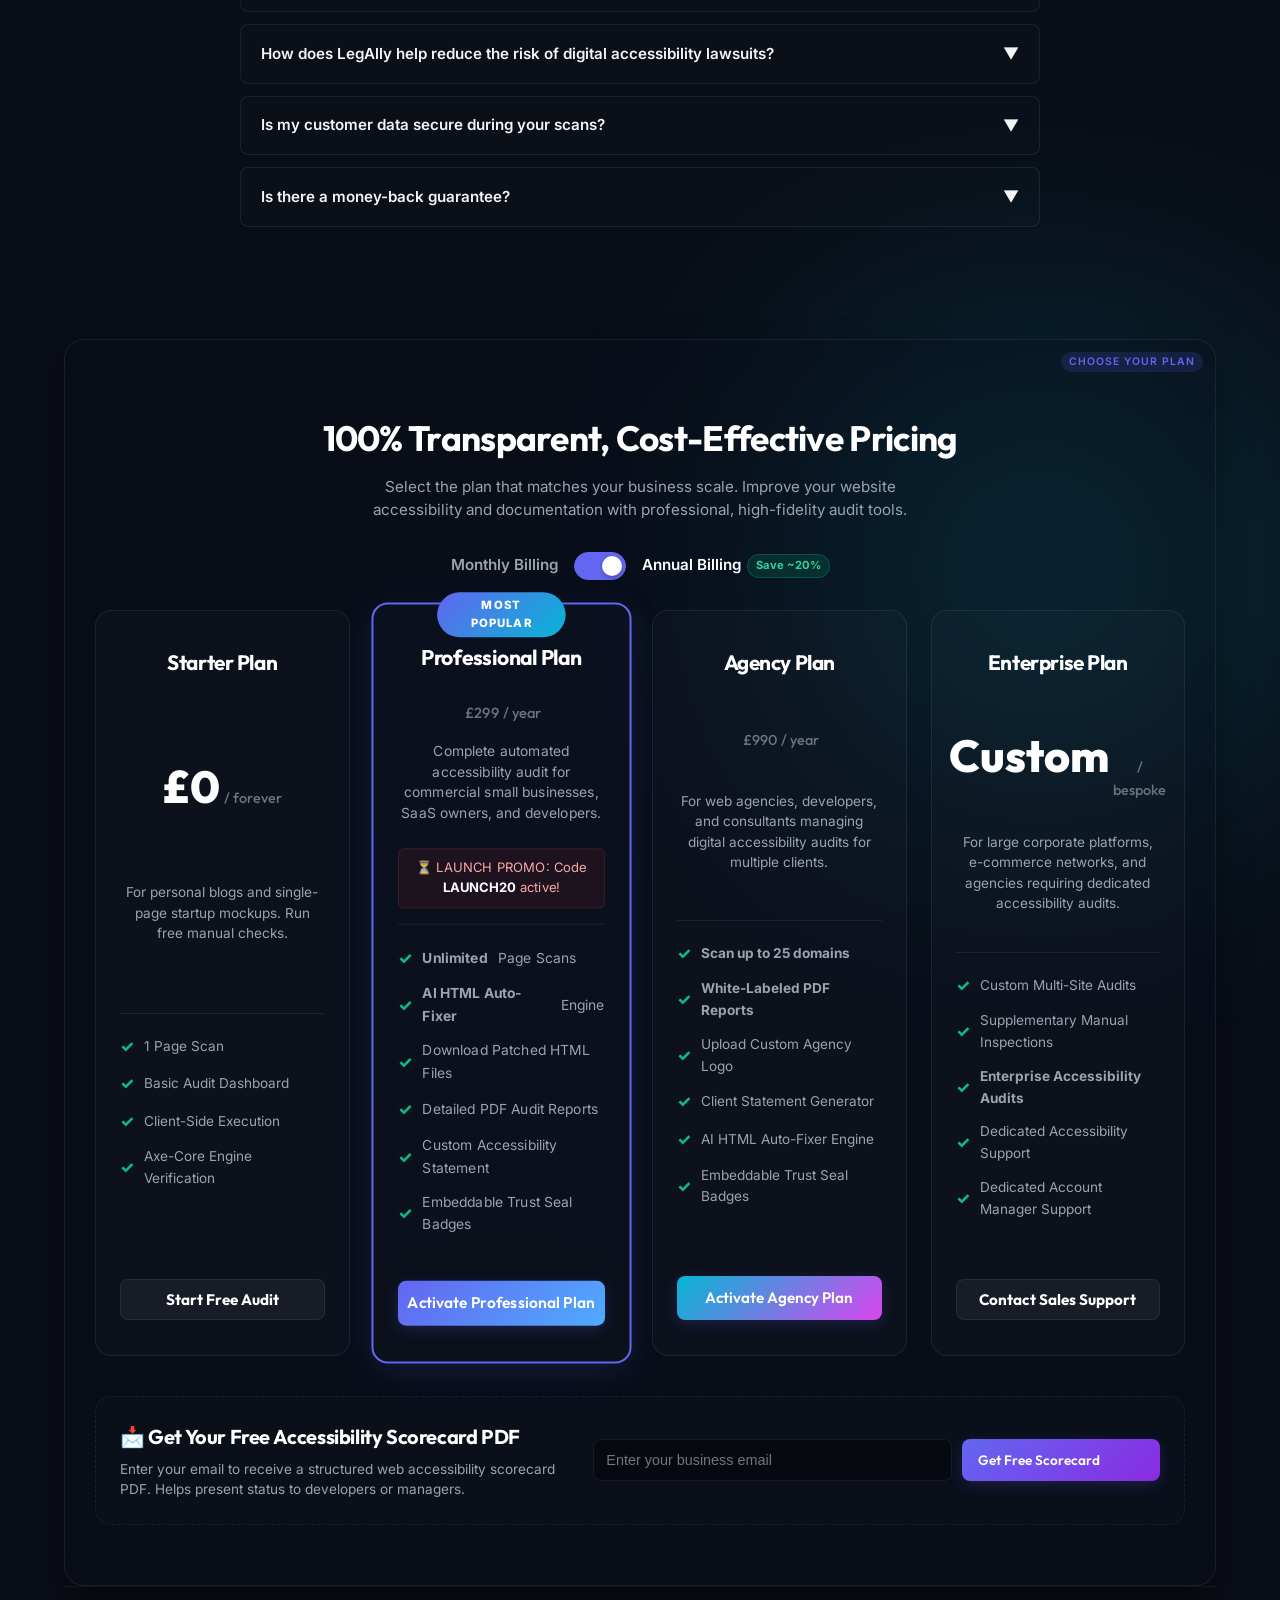
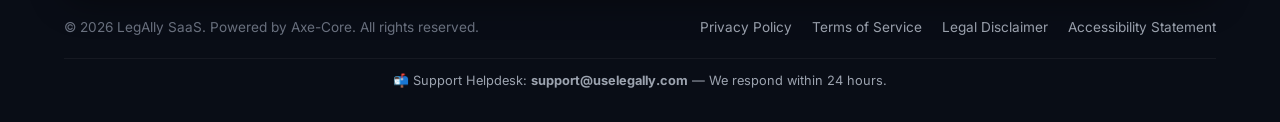
==== commit 4dd18ef6: "Add files via upload" ====
--- a/index.html
+++ b/index.html
@@ -680,15 +680,20 @@
         </section>
 
         <!-- Footer -->
-        <footer>
-            <div class="footer-left">
-                © 2026 LegAlly SaaS. Powered by Axe-Core. All rights reserved.
+        <footer style="flex-direction: column; align-items: center; gap: 12px; display: flex;">
+            <div style="display: flex; justify-content: space-between; width: 100%; align-items: center; flex-wrap: wrap; gap: 16px;">
+                <div class="footer-left">
+                    © 2026 LegAlly SaaS. Powered by Axe-Core. All rights reserved.
+                </div>
+                <div class="footer-right">
+                    <a href="#privacy" class="footer-link" onclick="event.preventDefault(); openLegalInFooter('privacy')">Privacy Policy</a>
+                    <a href="#terms" class="footer-link" onclick="event.preventDefault(); openLegalInFooter('terms')">Terms of Service</a>
+                    <a href="#disclaimer" class="footer-link" onclick="event.preventDefault(); openLegalInFooter('disclaimer')">Legal Disclaimer</a>
+                    <a href="#accessibility" class="footer-link" onclick="event.preventDefault(); openLegalInFooter('accessibility')">Accessibility Statement</a>
+                </div>
             </div>
-            <div class="footer-right">
-                <a href="#privacy" class="footer-link" onclick="event.preventDefault(); openLegalInFooter('privacy')">Privacy Policy</a>
-                <a href="#terms" class="footer-link" onclick="event.preventDefault(); openLegalInFooter('terms')">Terms of Service</a>
-                <a href="#disclaimer" class="footer-link" onclick="event.preventDefault(); openLegalInFooter('disclaimer')">Legal Disclaimer</a>
-                <a href="#accessibility" class="footer-link" onclick="event.preventDefault(); openLegalInFooter('accessibility')">Accessibility Statement</a>
+            <div class="footer-support-info" style="font-size: 0.8rem; color: var(--text-muted); border-top: 1px solid rgba(255,255,255,0.05); width: 100%; text-align: center; padding-top: 12px; margin-top: 8px;">
+                📬 Support Helpdesk: <strong>support@uselegally.com</strong> — We respond within 24 hours.
             </div>
         </footer>
 
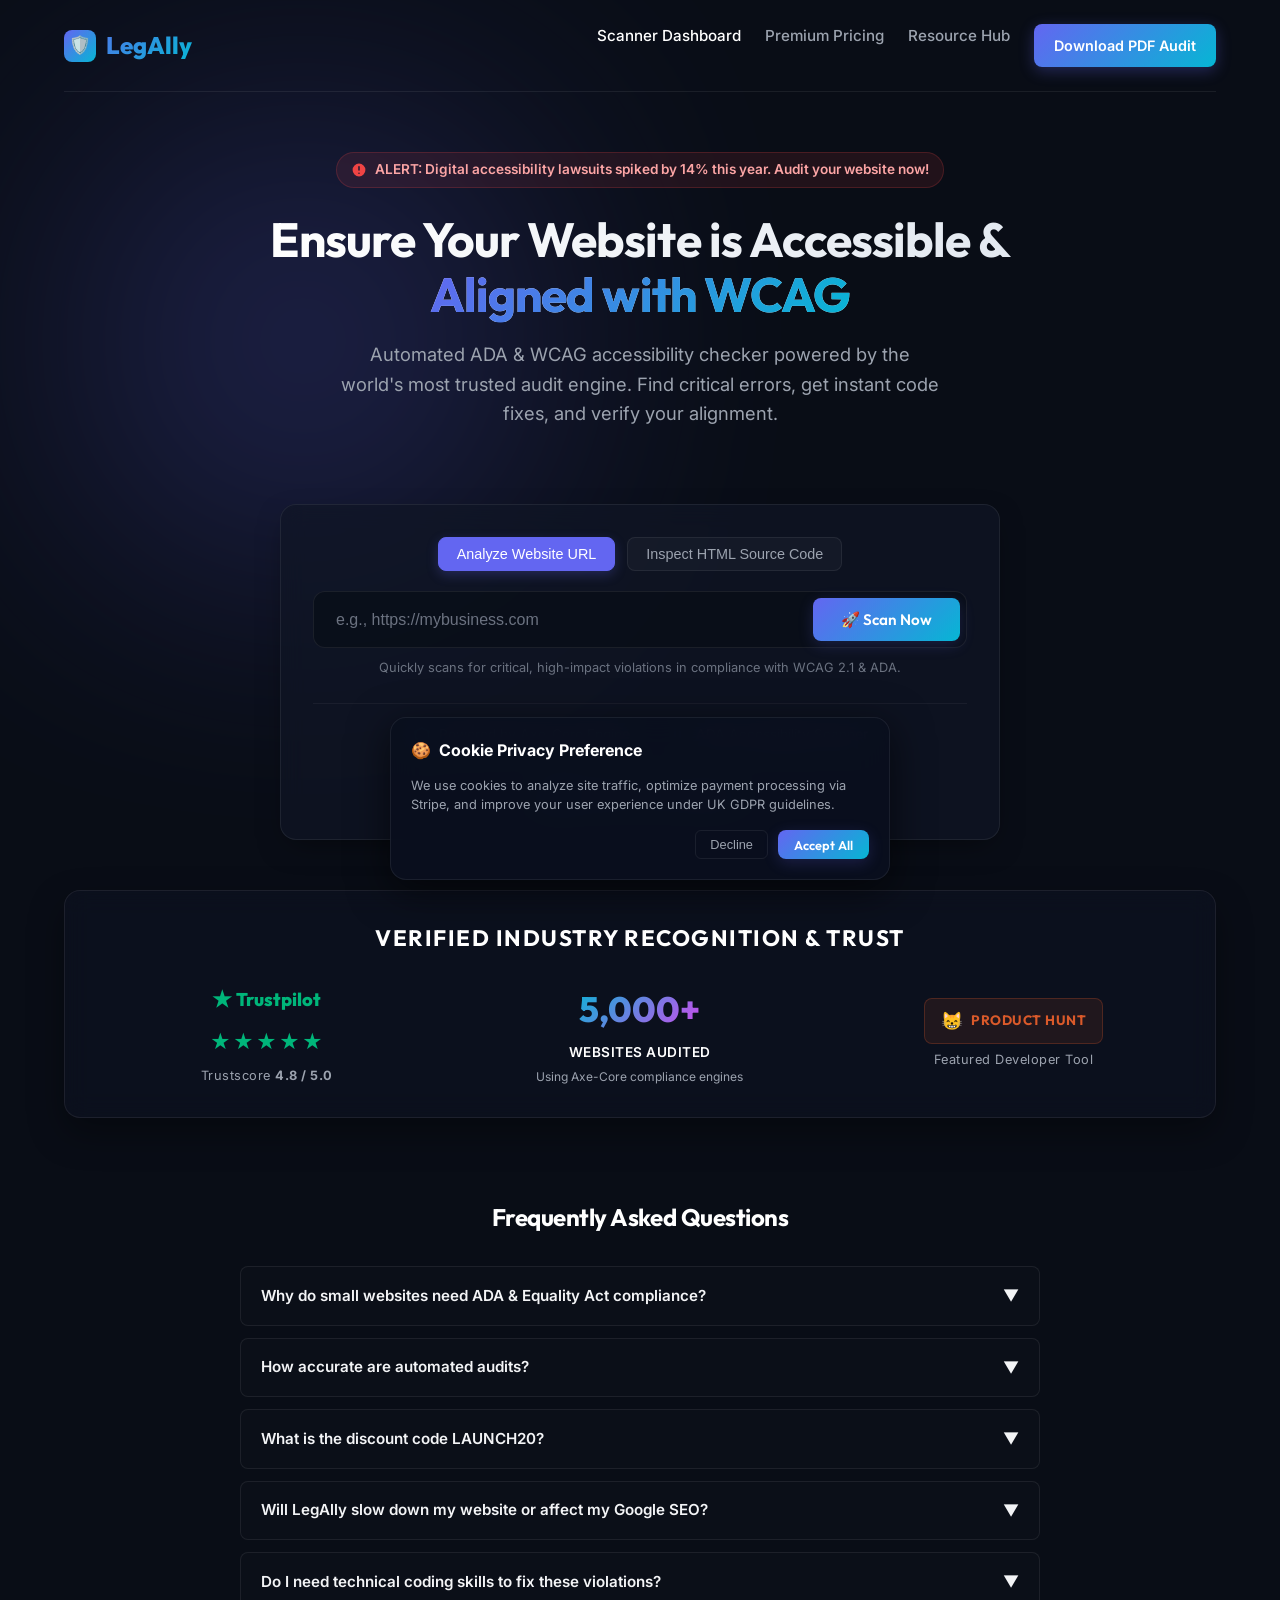
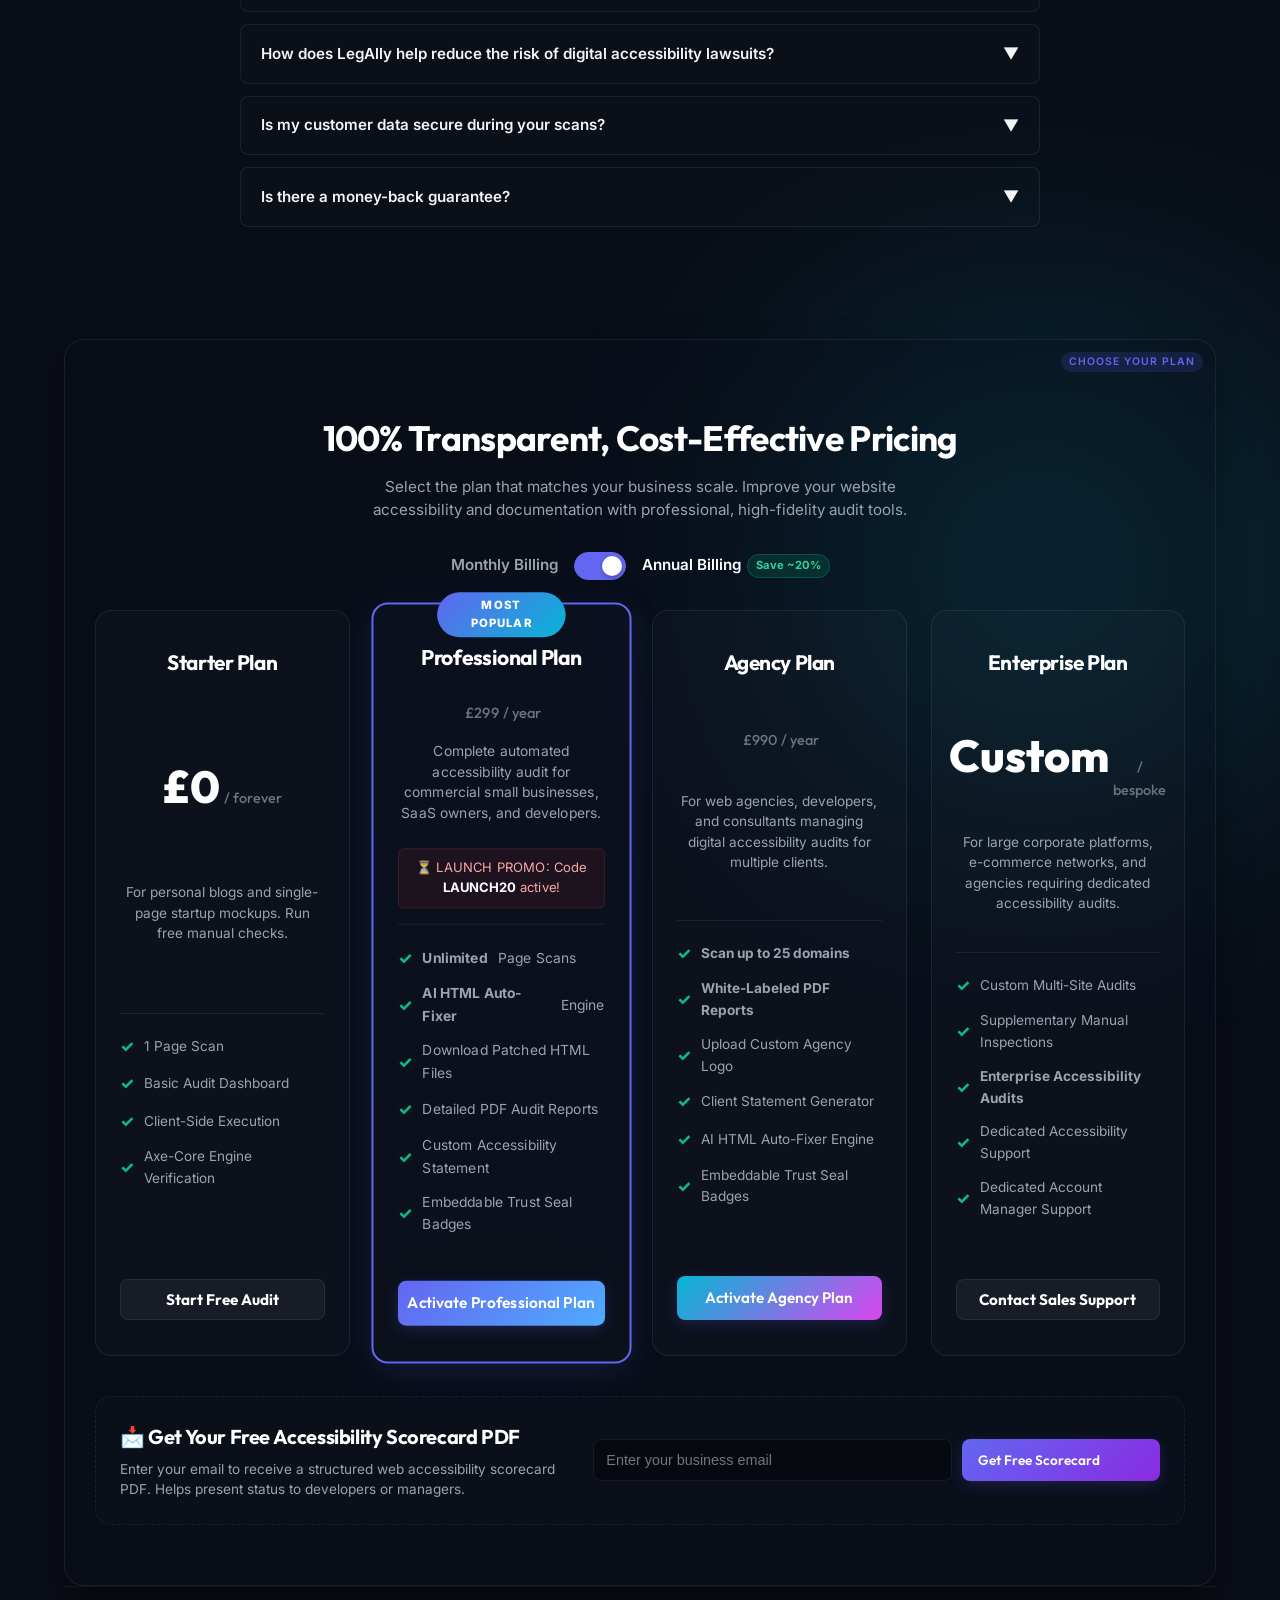
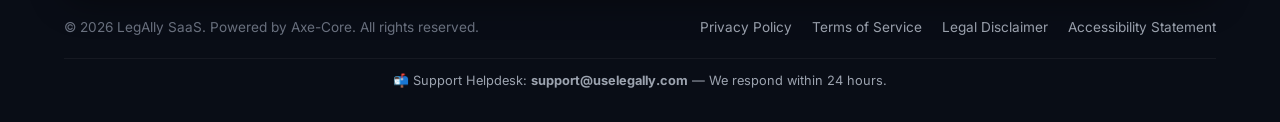
==== commit cbe0fc77: "Add files via upload" ====
--- a/index.html
+++ b/index.html
@@ -719,6 +719,20 @@
             </div>
         </div>
 
+        <!-- Cookie Consent Banner -->
+        <div id="cookie-consent-banner" style="display: none; position: fixed; bottom: 20px; left: 20px; right: 20px; max-width: 500px; margin: 0 auto; z-index: 9999; background: rgba(10, 15, 30, 0.95); border: 1px solid var(--border-color); padding: 20px; border-radius: 16px; backdrop-filter: blur(16px); box-shadow: 0 10px 40px rgba(0, 0, 0, 0.6); flex-direction: column; gap: 12px; text-align: left;">
+            <div style="display: flex; align-items: center; gap: 8px; font-weight: 700; color: #fff;">
+                <span>🍪</span> Cookie Privacy Preference
+            </div>
+            <p style="font-size: 0.8rem; color: var(--text-muted); line-height: 1.5; margin: 0;">
+                We use cookies to analyze site traffic, optimize payment processing via Stripe, and improve your user experience under UK GDPR guidelines.
+            </p>
+            <div style="display: flex; gap: 10px; justify-content: flex-end; margin-top: 4px;">
+                <button type="button" class="btn-copy-fix" onclick="declineCookies()" style="margin: 0; padding: 6px 14px; font-size: 0.8rem; background: transparent; border: 1px solid var(--border-color); color: var(--text-muted);">Decline</button>
+                <button type="button" class="btn-scan" onclick="acceptCookies()" style="margin: 0; padding: 6px 16px; font-size: 0.8rem; background: linear-gradient(135deg, var(--primary), var(--secondary));">Accept All</button>
+            </div>
+        </div>
+
     </div>
 
     <!-- Legal Docs database scripts -->
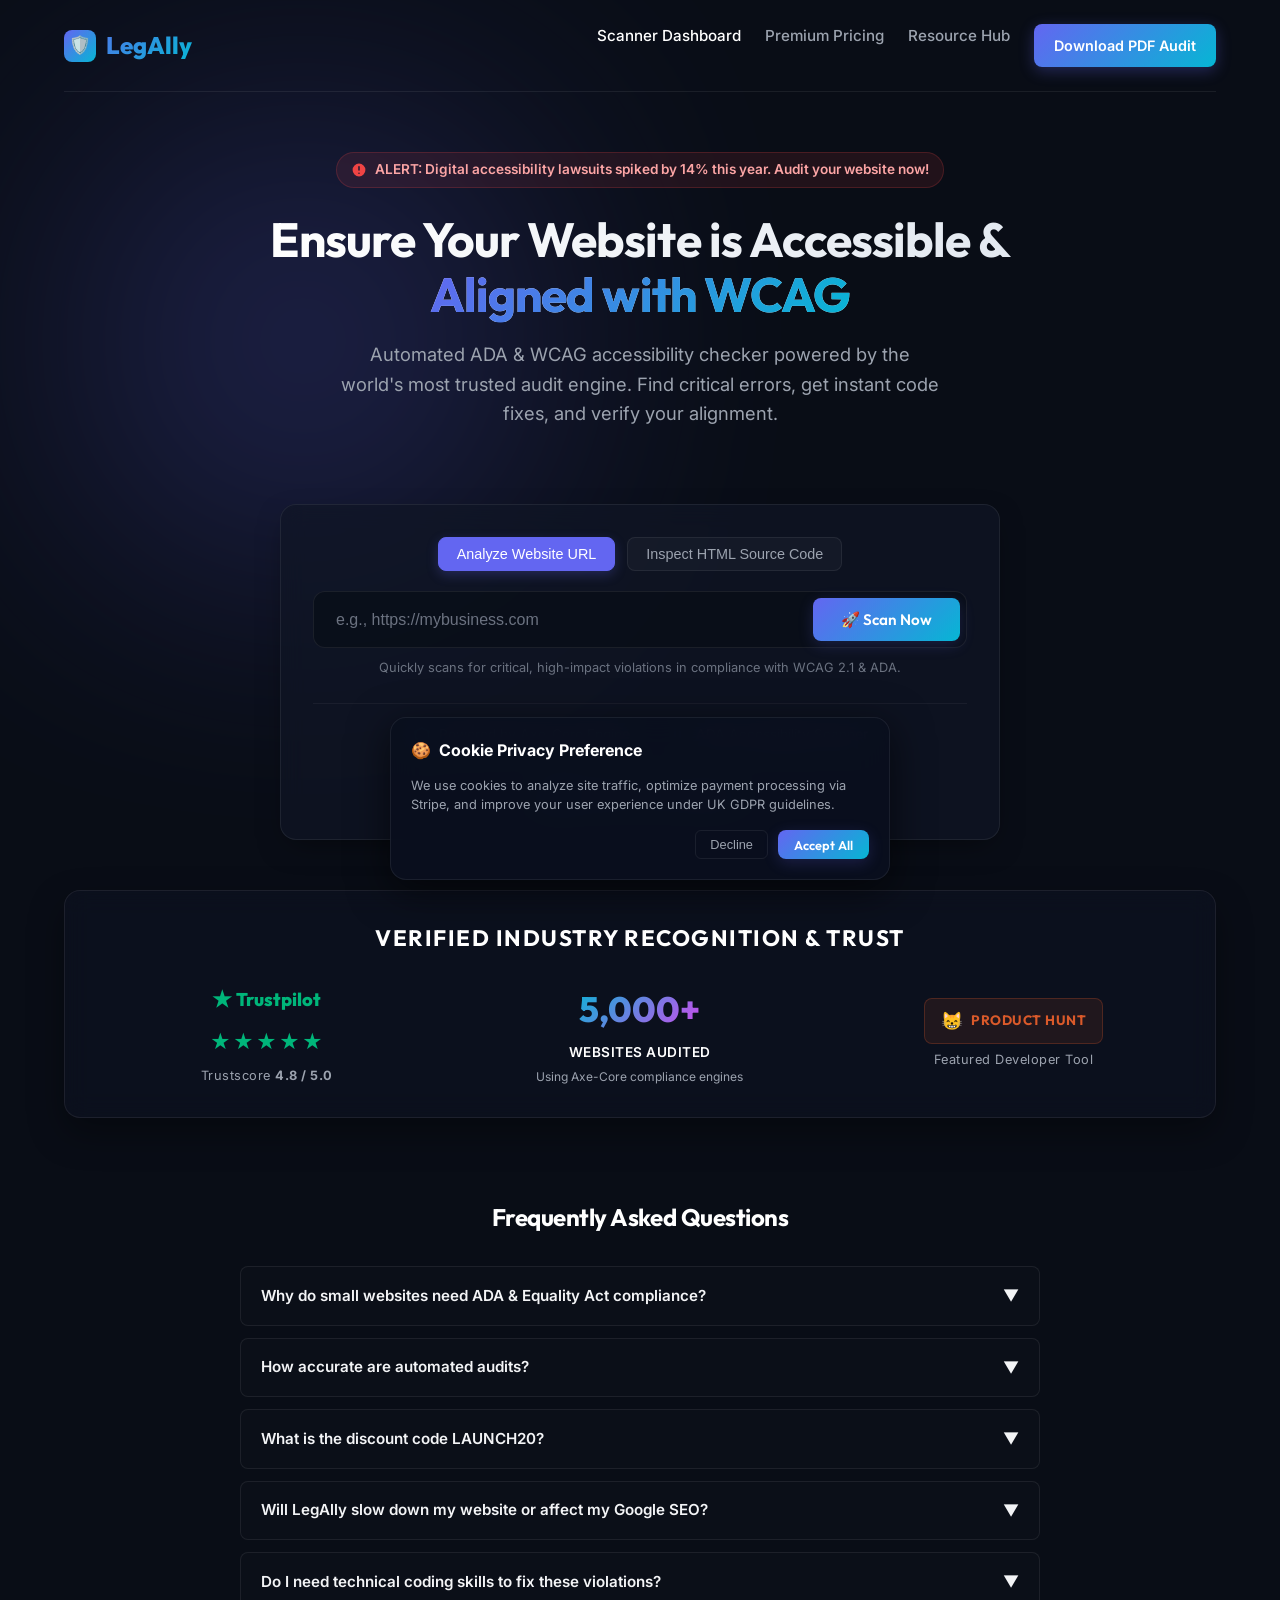
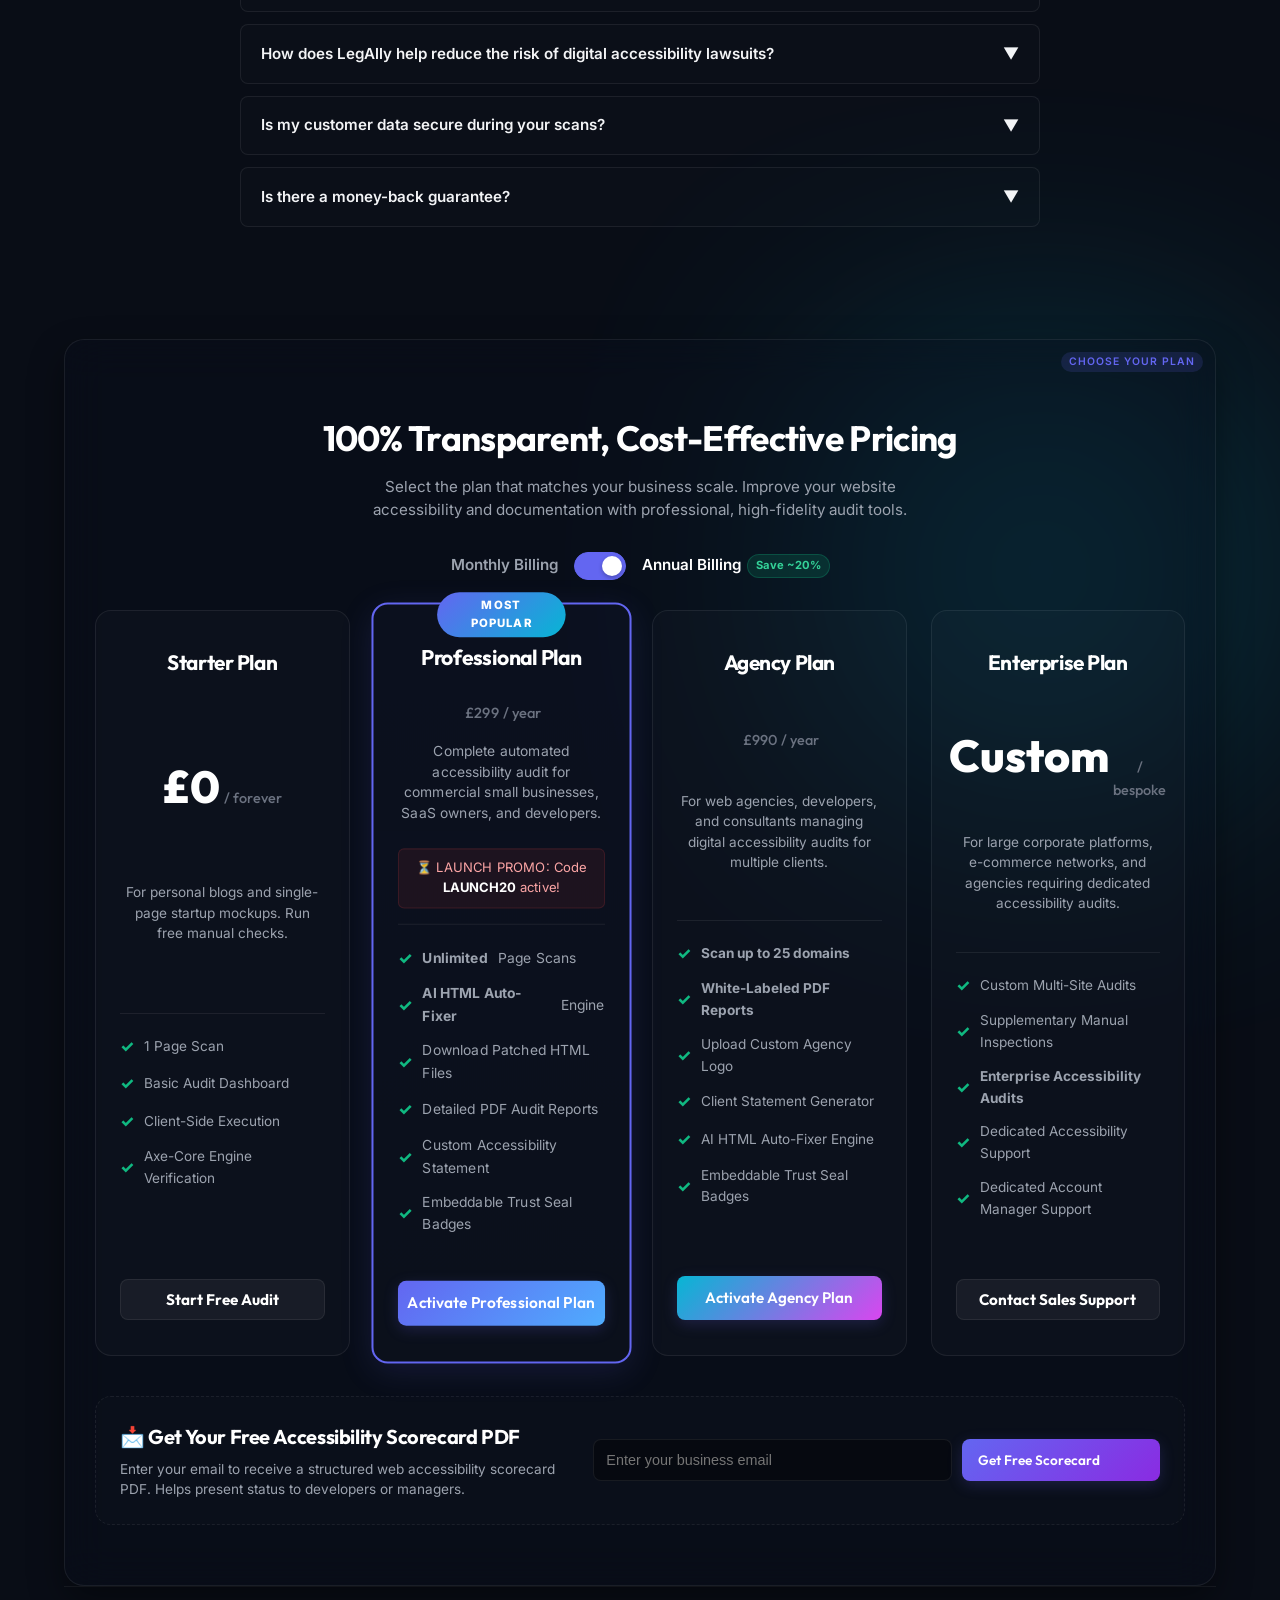
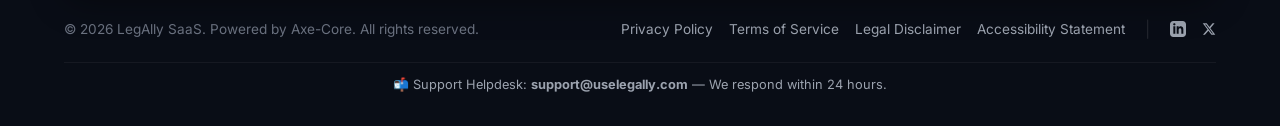
==== commit cce3d30a: "Add files via upload" ====
--- a/index.html
+++ b/index.html
@@ -685,11 +685,14 @@
                 <div class="footer-left">
                     © 2026 LegAlly SaaS. Powered by Axe-Core. All rights reserved.
                 </div>
-                <div class="footer-right">
+                <div class="footer-right" style="display: flex; gap: 16px; align-items: center; flex-wrap: wrap;">
                     <a href="#privacy" class="footer-link" onclick="event.preventDefault(); openLegalInFooter('privacy')">Privacy Policy</a>
                     <a href="#terms" class="footer-link" onclick="event.preventDefault(); openLegalInFooter('terms')">Terms of Service</a>
                     <a href="#disclaimer" class="footer-link" onclick="event.preventDefault(); openLegalInFooter('disclaimer')">Legal Disclaimer</a>
                     <a href="#accessibility" class="footer-link" onclick="event.preventDefault(); openLegalInFooter('accessibility')">Accessibility Statement</a>
+                    <span style="color: rgba(255,255,255,0.1); margin: 0 4px;">|</span>
+                    <a href="https://linkedin.com/company/uselegally" target="_blank" title="LegAlly on LinkedIn" style="color: var(--text-muted); display: inline-flex; align-items: center; transition: color 0.3s;"><svg style="width: 16px; height: 16px;" fill="currentColor" viewBox="0 0 24 24"><path d="M19 0h-14c-2.761 0-5 2.239-5 5v14c0 2.761 2.239 5 5 5h14c2.762 0 5-2.239 5-5v-14c0-2.761-2.238-5-5-5zm-11 19h-3v-11h3v11zm-1.5-12.268c-.966 0-1.75-.779-1.75-1.75s.784-1.75 1.75-1.75 1.75.779 1.75 1.75-.784 1.75-1.75 1.75zm13.5 12.268h-3v-5.604c0-3.368-4-3.113-4 0v5.604h-3v-11h3v1.765c1.396-2.586 7-2.777 7 2.476v6.759z"/></svg></a>
+                    <a href="https://x.com/uselegally" target="_blank" title="LegAlly on X (Twitter)" style="color: var(--text-muted); display: inline-flex; align-items: center; transition: color 0.3s;"><svg style="width: 14px; height: 14px;" fill="currentColor" viewBox="0 0 24 24"><path d="M18.244 2.25h3.308l-7.227 8.26 8.502 11.24H16.17l-5.214-6.817L4.99 21.75H1.68l7.73-8.835L1.254 2.25H8.08l4.713 6.231zm-1.161 17.52h1.833L7.084 4.126H5.117z"/></svg></a>
                 </div>
             </div>
             <div class="footer-support-info" style="font-size: 0.8rem; color: var(--text-muted); border-top: 1px solid rgba(255,255,255,0.05); width: 100%; text-align: center; padding-top: 12px; margin-top: 8px;">
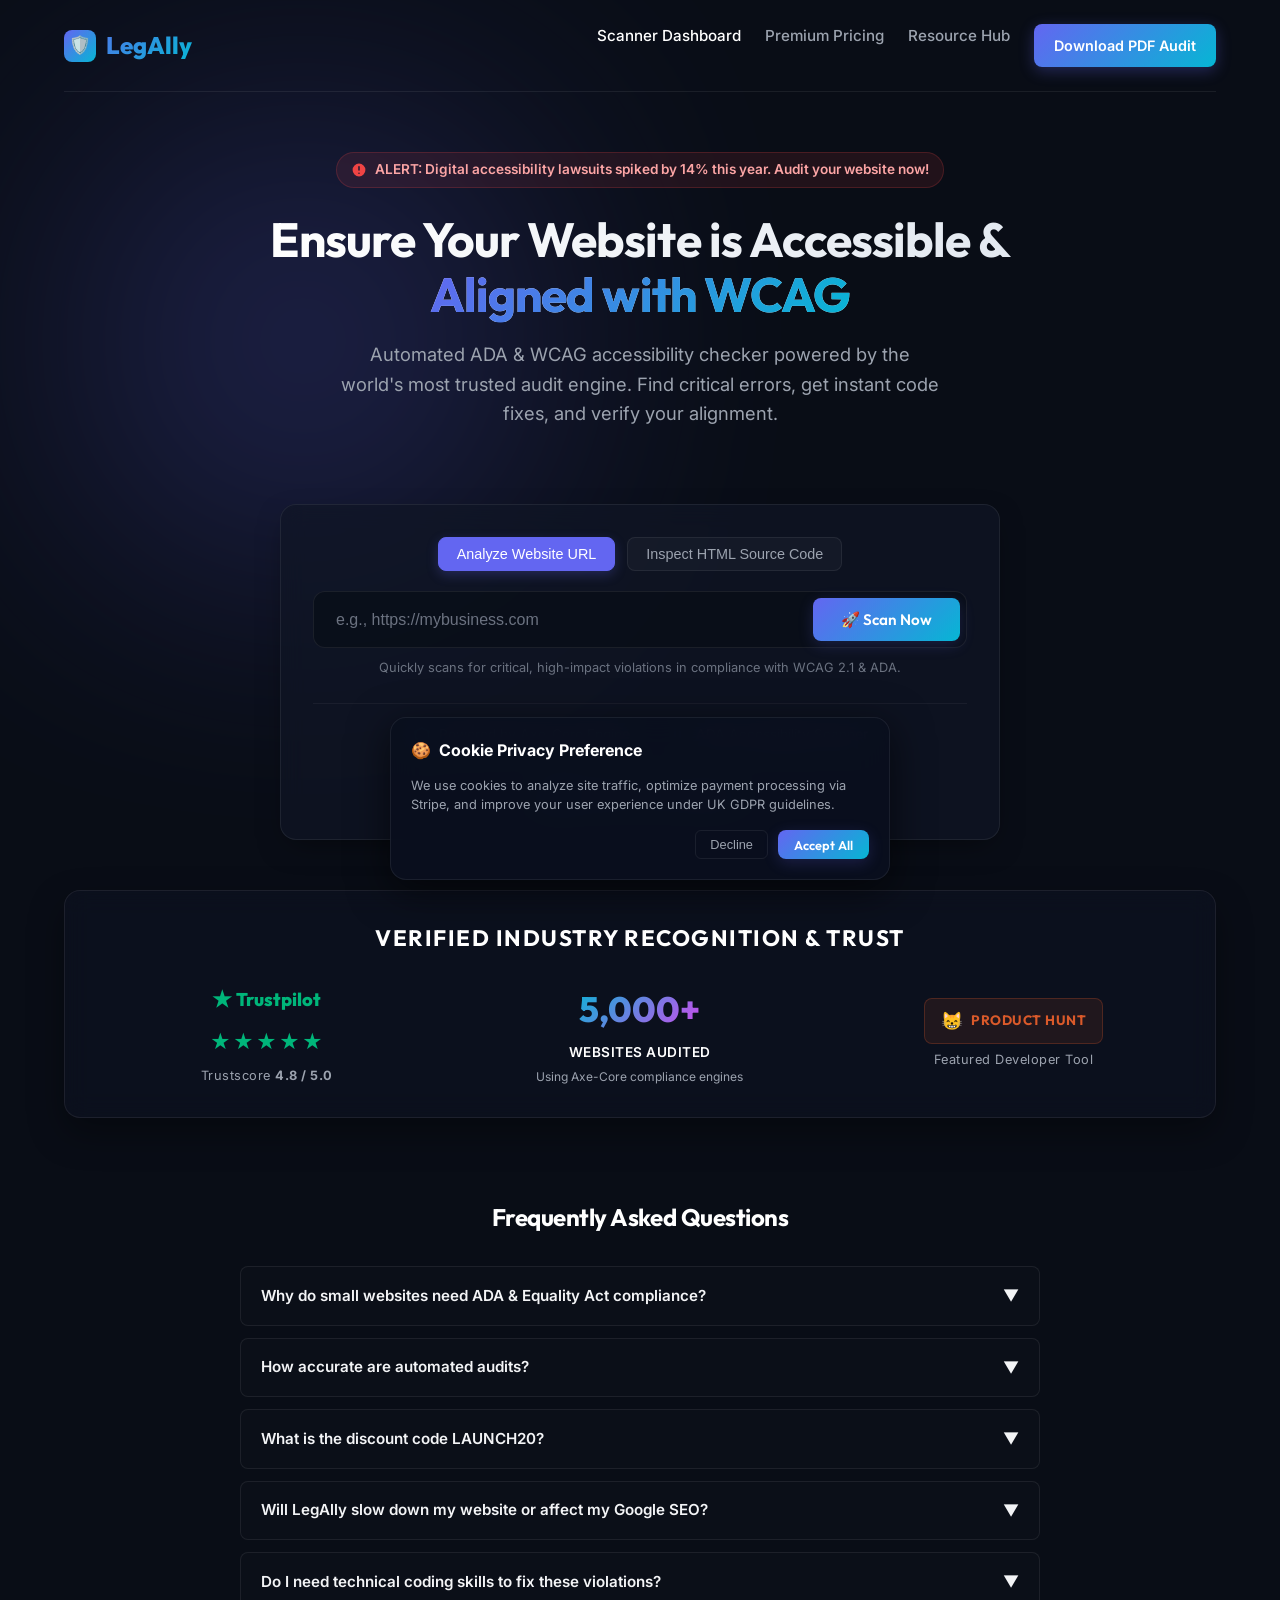
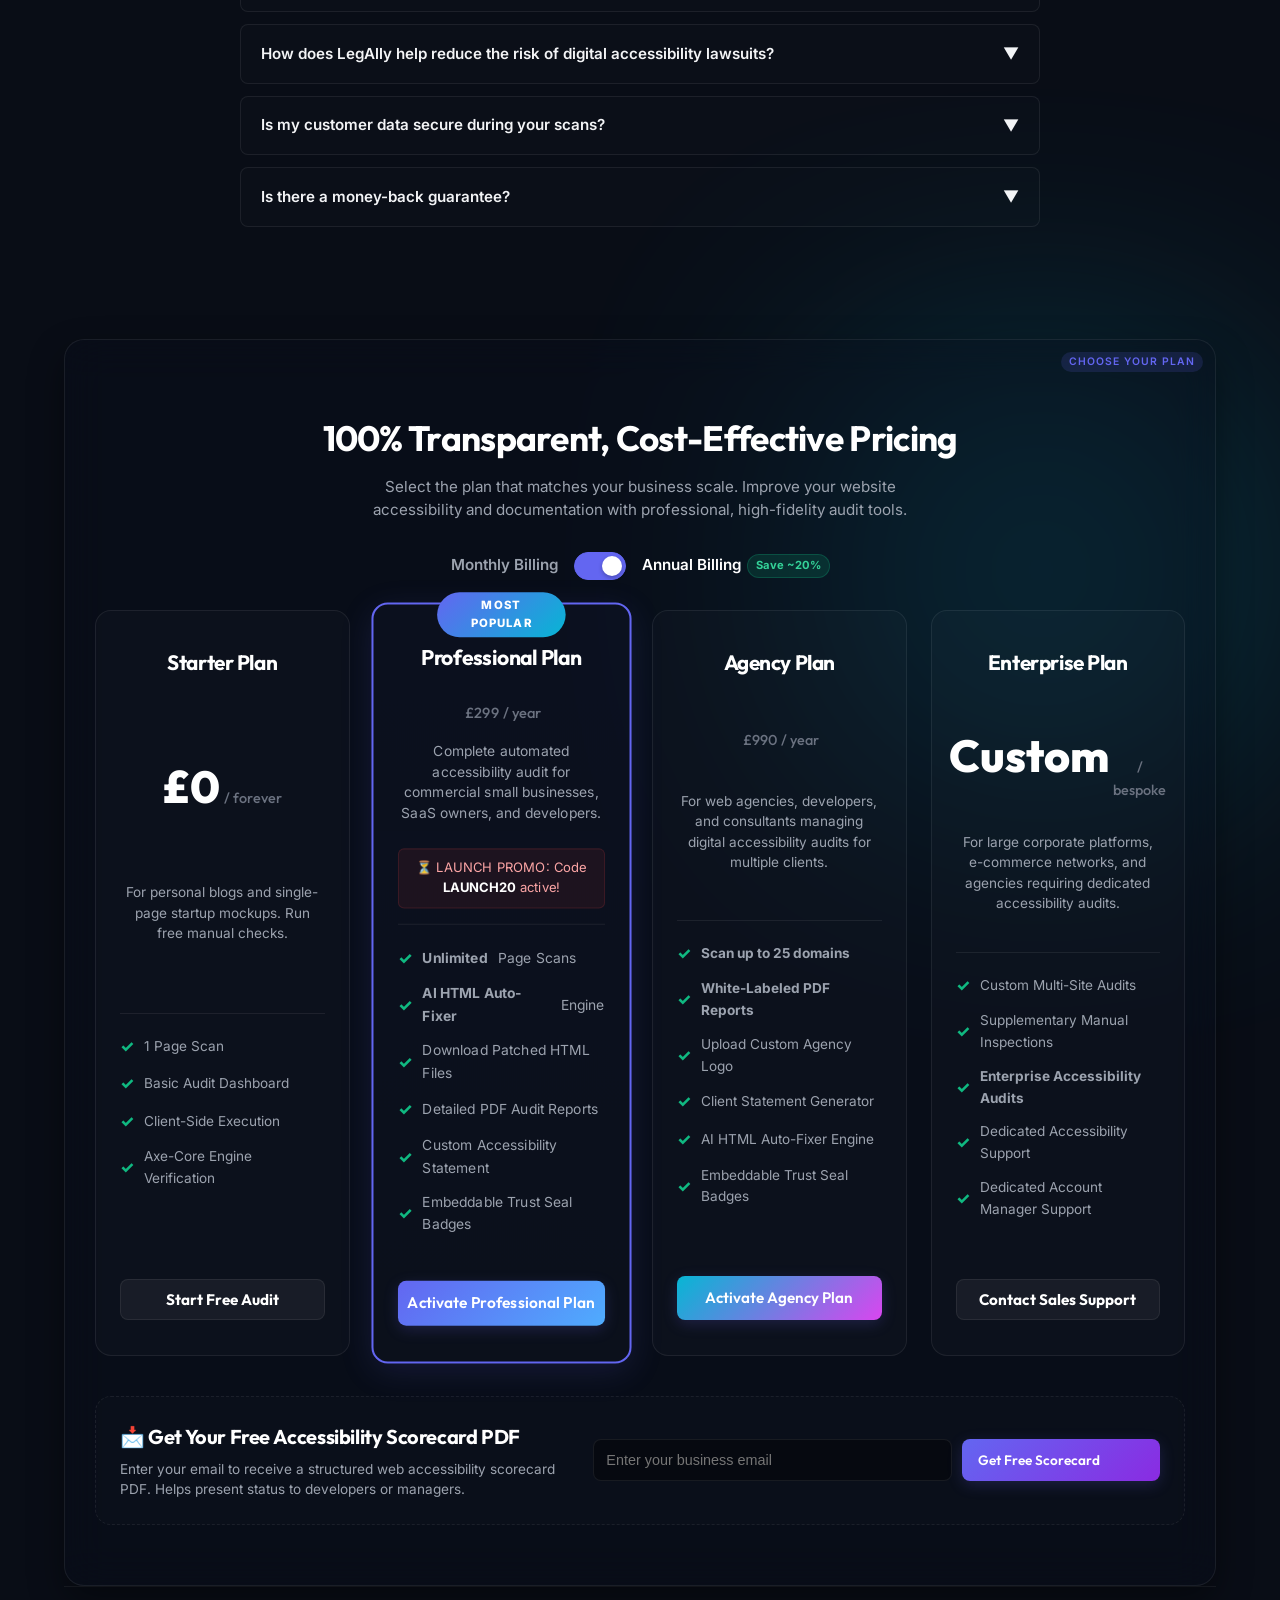
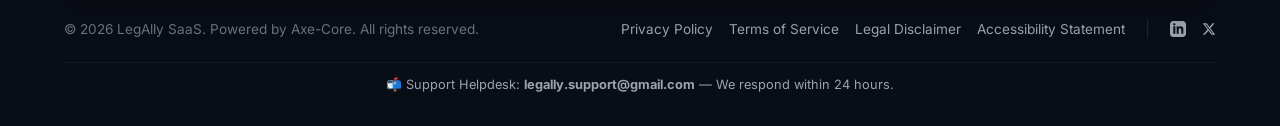
==== commit fa3fc36a: "Add files via upload" ====
--- a/index.html
+++ b/index.html
@@ -527,7 +527,7 @@
                             <li><span class="feat-icon">✓</span> Dedicated Accessibility Support</li>
                             <li><span class="feat-icon">✓</span> Dedicated Account Manager Support</li>
                         </ul>
-                        <button class="btn-checkout btn-pricing-starter" onclick="alert('Connecting with our enterprise sales support at support@uselegally.com...')">Contact Sales Support</button>
+                        <button class="btn-checkout btn-pricing-starter" onclick="alert('Connecting with our enterprise sales support at legally.support@gmail.com...')">Contact Sales Support</button>
                     </div>
                 </div>
 
@@ -696,7 +696,7 @@
                 </div>
             </div>
             <div class="footer-support-info" style="font-size: 0.8rem; color: var(--text-muted); border-top: 1px solid rgba(255,255,255,0.05); width: 100%; text-align: center; padding-top: 12px; margin-top: 8px;">
-                📬 Support Helpdesk: <strong>support@uselegally.com</strong> — We respond within 24 hours.
+                📬 Support Helpdesk: <strong>legally.support@gmail.com</strong> — We respond within 24 hours.
             </div>
         </footer>
 
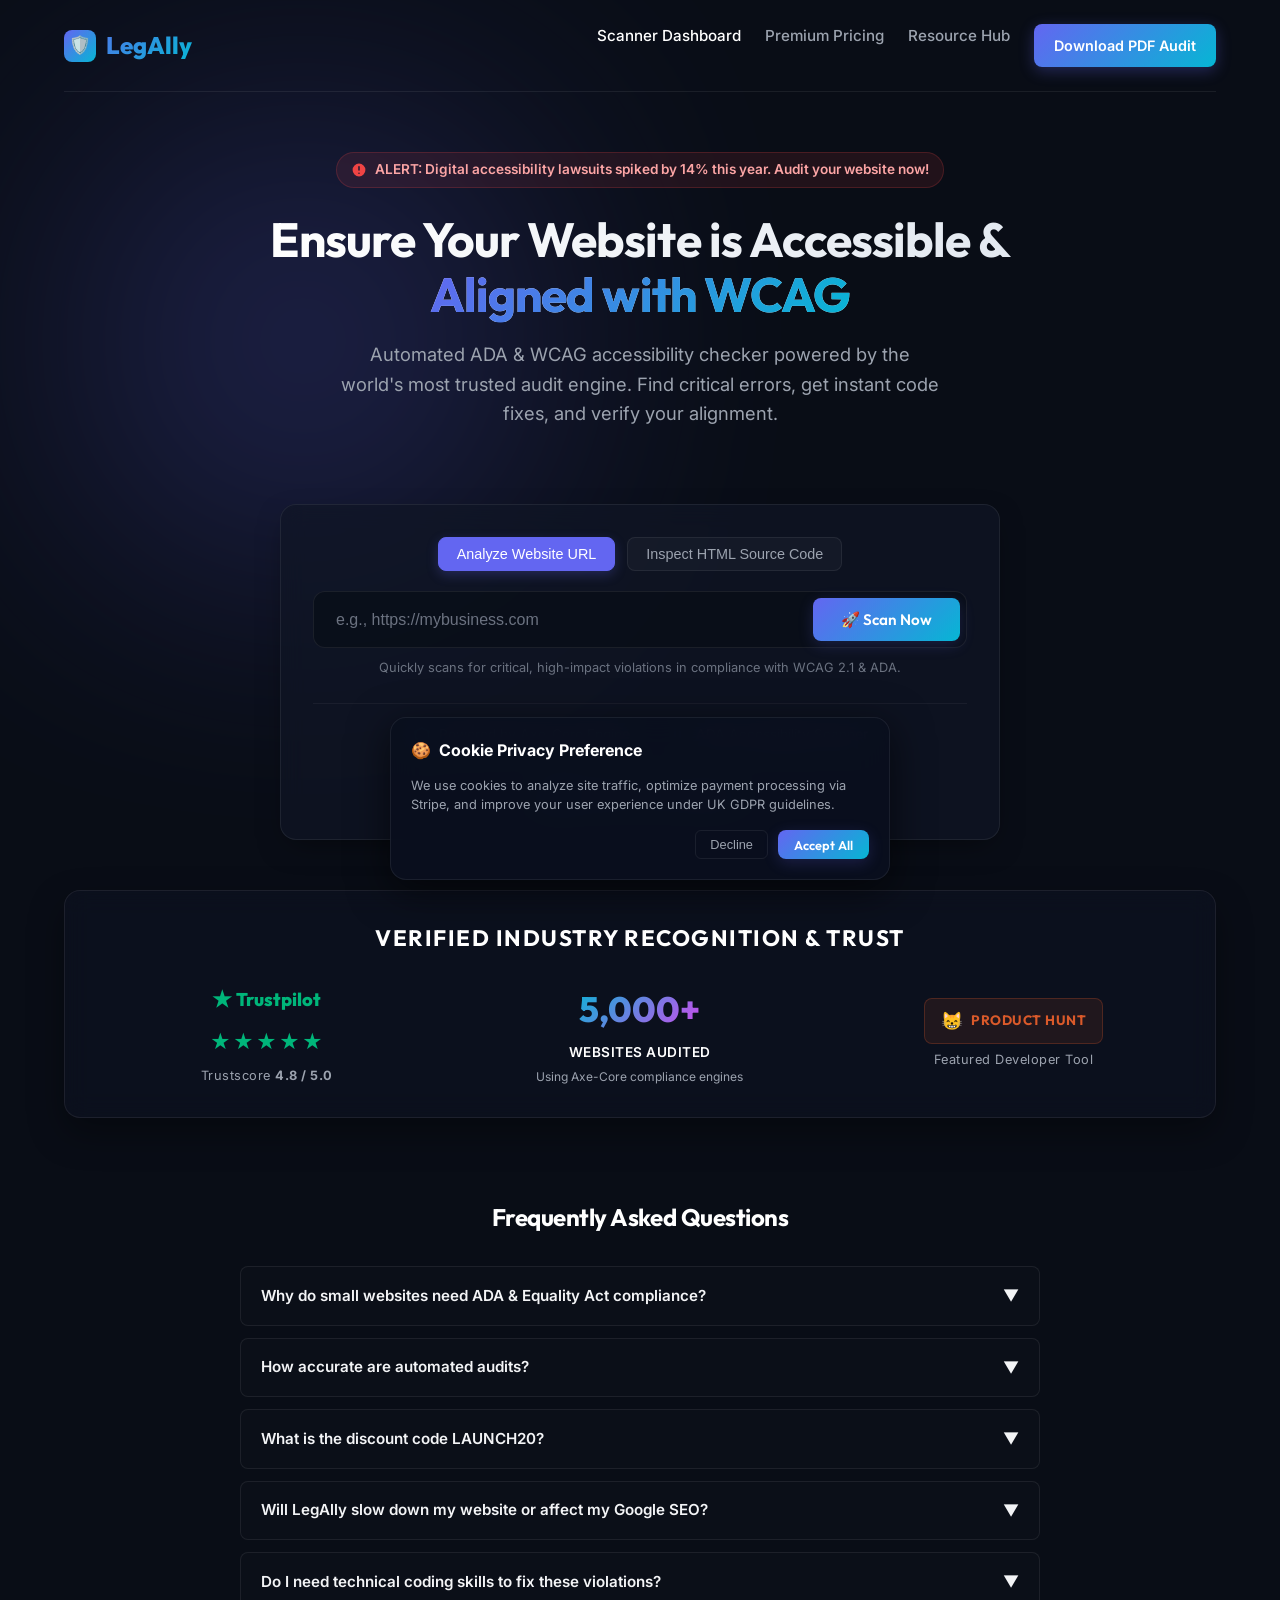
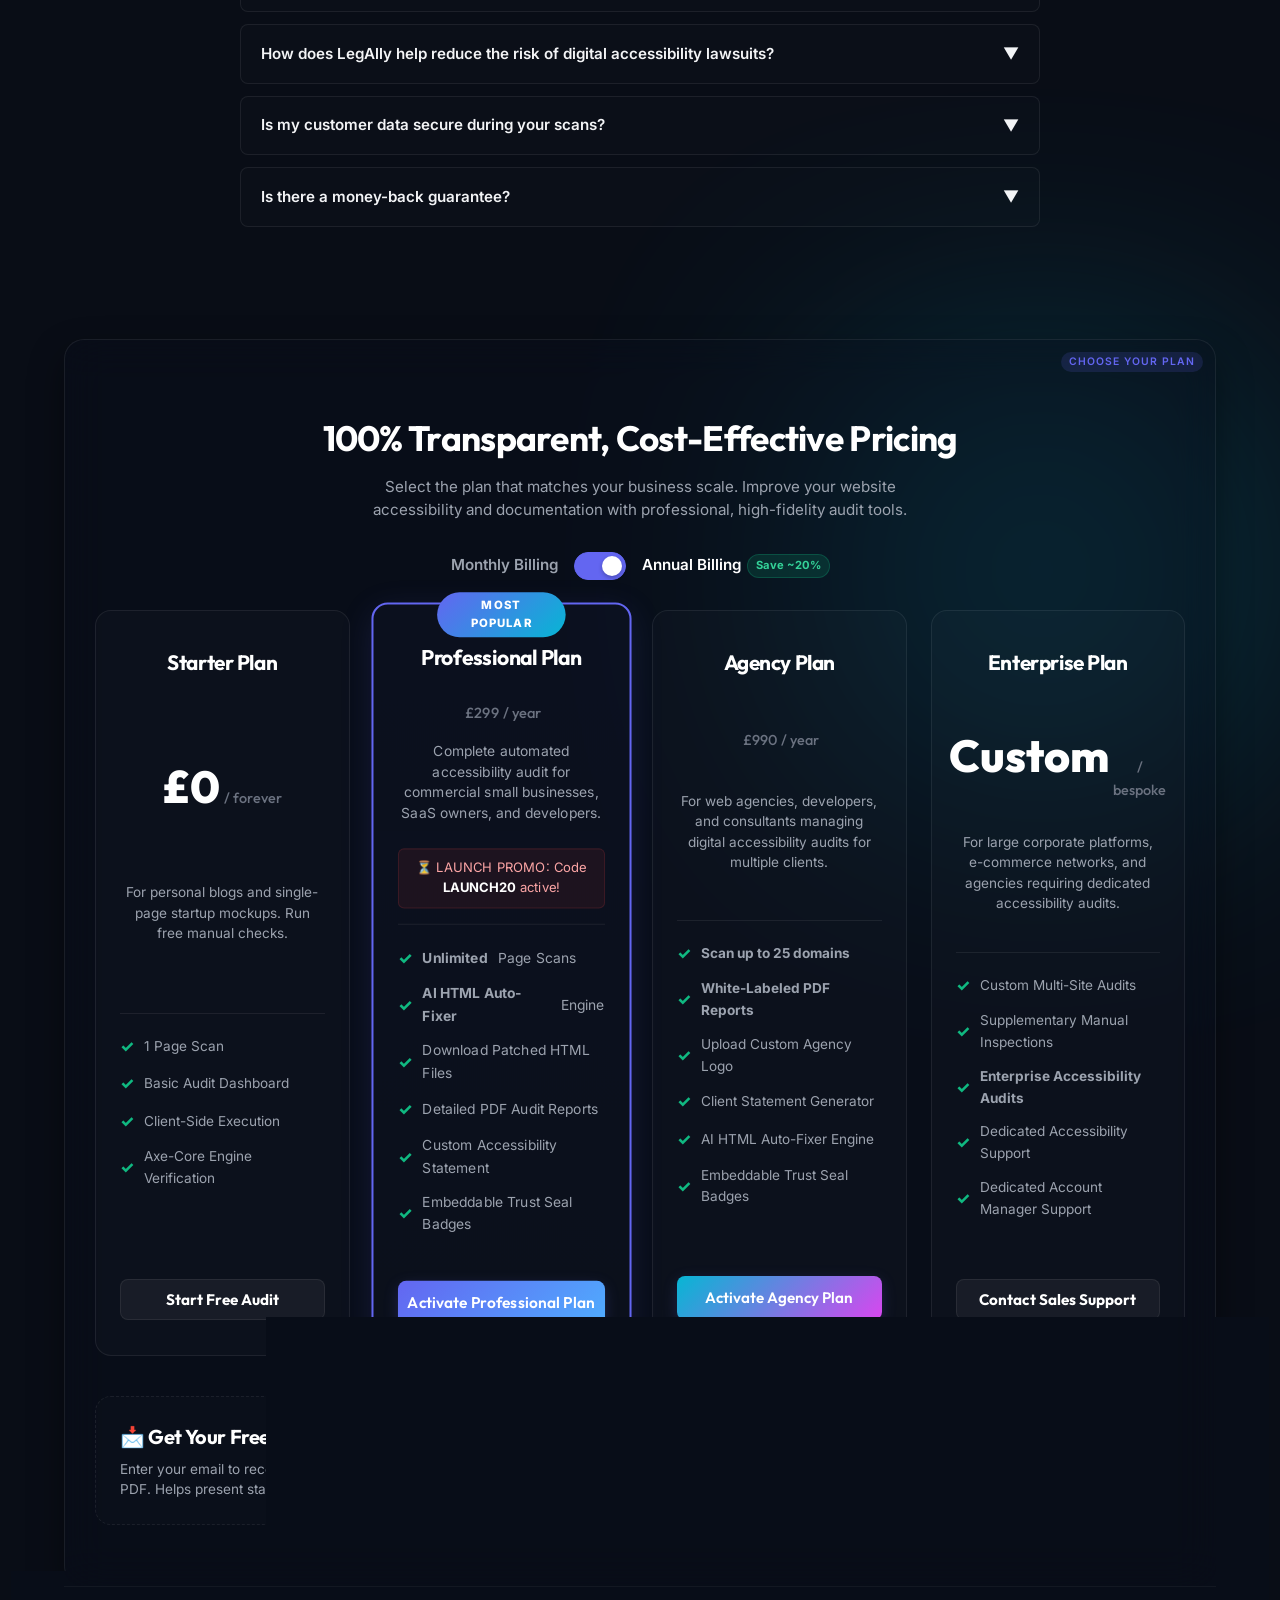
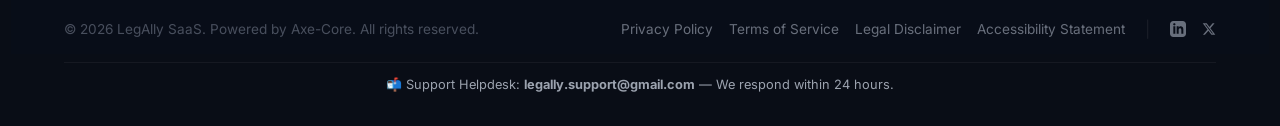
==== commit 4994d07f: "Add files via upload" ====
--- a/index.html
+++ b/index.html
@@ -97,7 +97,7 @@
             <!-- Hero Landing Section -->
             <section class="hero-section" id="hero-section">
                 <div class="lawsuit-banner">
-                    <svg fill="currentColor" viewBox="0 0 20 20" xmlns="http://www.w3.org/2000/svg"><path fill-rule="evenodd" d="M18 10a8 8 0 11-16 0 8 8 0 0116 0zm-7 4a1 1 0 11-2 0 1 1 0 012 0zm-1-9a1 1 0 00-1 1v4a1 1 0 102 0V6a1 1 0 00-1-1z" clip-rule="evenodd"></path></svg>
+                    <svg aria-hidden="true" fill="currentColor" viewBox="0 0 20 20" xmlns="http://www.w3.org/2000/svg"><path fill-rule="evenodd" d="M18 10a8 8 0 11-16 0 8 8 0 0116 0zm-7 4a1 1 0 11-2 0 1 1 0 012 0zm-1-9a1 1 0 00-1 1v4a1 1 0 102 0V6a1 1 0 00-1-1z" clip-rule="evenodd"></path></svg>
                     <span>ALERT: Digital accessibility lawsuits spiked by 14% this year. Audit your website now!</span>
                 </div>
                 <h1>Ensure Your Website is Accessible & <span>Aligned with WCAG</span></h1>
@@ -115,7 +115,8 @@
                 <div class="scan-box-wrapper active" id="url-scan-box">
                     <form id="url-form">
                         <div class="url-input-group">
-                            <input type="text" id="url-input" placeholder="e.g., https://mybusiness.com" required>
+                            <label for="url-input" class="visually-hidden">Website URL to scan</label>
+                            <input type="text" id="url-input" placeholder="e.g., https://mybusiness.com" aria-label="Website URL to scan" required>
                             <button type="submit" class="btn-scan">
                                 🚀 Scan Now
                             </button>
@@ -129,7 +130,8 @@
                 <!-- HTML Paste input -->
                 <div class="scan-box-wrapper" id="html-scan-box">
                     <form id="html-form">
-                        <textarea class="code-textarea" id="html-input" placeholder="Paste your HTML code snippet here to execute a real-time deep structural WCAG audit..." required></textarea>
+                        <label for="html-input" class="visually-hidden">HTML source code snippet to audit</label>
+                        <textarea class="code-textarea" id="html-input" placeholder="Paste your HTML code snippet here to execute a real-time deep structural WCAG audit..." aria-label="HTML source code snippet to audit" required></textarea>
                         <div style="display: flex; justify-content: flex-end;">
                             <button type="submit" class="btn-scan">
                                 🛡️ Run Real Audit
@@ -141,15 +143,15 @@
                 <!-- Industry Trust Seals -->
                 <div class="trust-badges" style="margin-top: 24px; border-top: 1px solid var(--border-color); padding-top: 20px;">
                     <div class="badge">
-                        <svg fill="currentColor" viewBox="0 0 20 20" xmlns="http://www.w3.org/2000/svg"><path fill-rule="evenodd" d="M2.166 4.9L10 1.154l7.834 3.746a1 1 0 01.586.904v8.19a1 1 0 01-.586.904L10 18.646l-7.834-3.746A1 1 0 011.58 14V5.804a1 1 0 01.586-.904zM10 3.14l-6 2.87v6.606l6 2.87 6-2.87V6.01l-6-2.87z" clip-rule="evenodd"></path></svg>
+                        <svg aria-hidden="true" fill="currentColor" viewBox="0 0 20 20" xmlns="http://www.w3.org/2000/svg"><path fill-rule="evenodd" d="M2.166 4.9L10 1.154l7.834 3.746a1 1 0 01.586.904v8.19a1 1 0 01-.586.904L10 18.646l-7.834-3.746A1 1 0 011.58 14V5.804a1 1 0 01.586-.904zM10 3.14l-6 2.87v6.606l6 2.87 6-2.87V6.01l-6-2.87z" clip-rule="evenodd"></path></svg>
                         Powered by Axe-Core Engine
                     </div>
                     <div class="badge">
-                        <svg fill="currentColor" viewBox="0 0 20 20" xmlns="http://www.w3.org/2000/svg"><path fill-rule="evenodd" d="M6.267 3.455a.75.75 0 00-.75-.75h-.007a.75.75 0 00-.75.75v.006a.75.75 0 00.75.75h.007a.75.75 0 00.75-.75v-.006zm-.75 2.25a.75.75 0 01.75.75v5.5a.75.75 0 01-1.5 0v-5.5a.75.75 0 01.75-.75zm6.5-2.25a.75.75 0 00-.75-.75h-.007a.75.75 0 00-.75.75v.006a.75.75 0 00.75.75h.007a.75.75 0 00.75-.75v-.006zm-.75 2.25a.75.75 0 01.75.75v5.5a.75.75 0 01-1.5 0v-5.5a.75.75 0 01.75-.75z" clip-rule="evenodd"></path></svg>
+                        <svg aria-hidden="true" fill="currentColor" viewBox="0 0 20 20" xmlns="http://www.w3.org/2000/svg"><path fill-rule="evenodd" d="M6.267 3.455a.75.75 0 00-.75-.75h-.007a.75.75 0 00-.75.75v.006a.75.75 0 00.75.75h.007a.75.75 0 00.75-.75v-.006zm-.75 2.25a.75.75 0 01.75.75v5.5a.75.75 0 01-1.5 0v-5.5a.75.75 0 01.75-.75zm6.5-2.25a.75.75 0 00-.75-.75h-.007a.75.75 0 00-.75.75v.006a.75.75 0 00.75.75h.007a.75.75 0 00.75-.75v-.006zm-.75 2.25a.75.75 0 01.75.75v5.5a.75.75 0 01-1.5 0v-5.5a.75.75 0 01.75-.75z" clip-rule="evenodd"></path></svg>
                         ADA Accessibility Scanner
                     </div>
                     <div class="badge">
-                        <svg fill="currentColor" viewBox="0 0 20 20" xmlns="http://www.w3.org/2000/svg"><path fill-rule="evenodd" d="M10 18a8 8 0 100-16 8 8 0 000 16zm3.707-9.293a1 1 0 00-1.414-1.414L9 10.586 7.707 9.293a1 1 0 00-1.414 1.414l2 2a1 1 0 001.414 0l4-4z" clip-rule="evenodd"></path></svg>
+                        <svg aria-hidden="true" fill="currentColor" viewBox="0 0 20 20" xmlns="http://www.w3.org/2000/svg"><path fill-rule="evenodd" d="M10 18a8 8 0 100-16 8 8 0 000 16zm3.707-9.293a1 1 0 00-1.414-1.414L9 10.586 7.707 9.293a1 1 0 00-1.414 1.414l2 2a1 1 0 001.414 0l4-4z" clip-rule="evenodd"></path></svg>
                         WCAG 2.1 AA Compliant
                     </div>
                 </div>
@@ -160,7 +162,7 @@
                 <div class="radar-circle">
                     <span class="radar-icon">🛡️</span>
                 </div>
-                <h3 style="margin-bottom: 8px;">Performing Accessibility Analysis</h3>
+                <h2 style="font-size: 1.5rem; margin-bottom: 8px;">Performing Accessibility Analysis</h2>
                 <p style="color: var(--text-muted); font-size: 0.95rem; margin-bottom: 30px;">This takes up to a few seconds. Do not close this browser window.</p>
                 
                 <div class="scanning-steps">
@@ -187,7 +189,7 @@
             <section class="dashboard-view" id="dashboard-view">
                 <div class="dashboard-header">
                     <div class="dashboard-meta">
-                        <h3>Accessibility Audit Report</h3>
+                        <h2>Accessibility Audit Report</h2>
                         <p>Scanned Target: <span class="badge-url" id="result-url">https://example.com</span></p>
                     </div>
                     <button class="scan-tab active" onclick="resetScanner()" style="border: none;">🔄 Scan Another Site</button>
@@ -199,14 +201,14 @@
                     <!-- Score Circle -->
                     <div class="metric-card">
                         <div class="metric-circle-box">
-                            <svg class="radial-progress" width="70" height="70" viewBox="0 0 70 70">
+                            <svg aria-hidden="true" class="radial-progress" width="70" height="70" viewBox="0 0 70 70">
                                 <circle class="bg" cx="35" cy="35" r="30"></circle>
                                 <circle class="fg" id="progress-circle" cx="35" cy="35" r="30"></circle>
                             </svg>
                             <span class="radial-val" id="score-val">0%</span>
                         </div>
                         <div class="metric-info">
-                            <h4>Compliance Score</h4>
+                            <h3>Compliance Score</h3>
                             <div class="val" id="score-label" style="font-size: 1.3rem; color: #ffffff;">Fails Basic Audit</div>
                         </div>
                     </div>
@@ -215,7 +217,7 @@
                     <div class="metric-card">
                         <div style="font-size: 2.2rem; color: var(--danger);">⚖️</div>
                         <div class="metric-info">
-                            <h4>Lawsuit Risk Rating</h4>
+                            <h3>Lawsuit Risk Rating</h3>
                             <div class="val risk-level" id="risk-level">HIGH</div>
                         </div>
                     </div>
@@ -224,7 +226,7 @@
                     <div class="metric-card">
                         <div style="font-size: 2.2rem; color: var(--warning);">⚠️</div>
                         <div class="metric-info">
-                            <h4>Total Violations</h4>
+                            <h3>Total Violations</h3>
                             <div class="val" id="count-violations">0</div>
                         </div>
                     </div>
@@ -236,7 +238,7 @@
                     
                     <!-- Left: Violations List -->
                     <div class="violations-container">
-                        <h3>Outstanding Violations (Axe-Core Verified)</h3>
+                        <h2>Outstanding Violations (Axe-Core Verified)</h2>
                         <div id="violations-list">
                             <!-- Populated dynamically via app.js -->
                         </div>
@@ -248,7 +250,7 @@
                         <!-- AI-Powered HTML Auto-Fixer Card (Active for Paste HTML Tab) -->
                         <div class="promo-card ai-fix-card" id="ai-fix-card" style="display: none;">
                             <span class="promo-tag" style="background: var(--success); color: #0c0f17; font-weight: 700;">AI COMPLIANCE ENGINE</span>
-                            <h4>🤖 Client-Side AI Auto-Fixer</h4>
+                            <h3>🤖 Client-Side AI Auto-Fixer</h3>
                             <p>Instantly resolve outstanding accessibility violations in your pasted HTML code snippet with one-click offline patches!</p>
                             
                             <button class="btn-scan" id="btn-ai-autofix" style="width: 100%; margin-top: 12px; background: linear-gradient(135deg, #10b981, #059669); color: #fff; font-weight: 600;">
@@ -263,7 +265,7 @@
                         <!-- Documentation Hub & Audit Report Card -->
                         <div class="promo-card" id="litigation-shield-card">
                             <span class="promo-tag" style="background: var(--primary); color: #fff;">DOCUMENTATION HUB</span>
-                            <h4>🛡️ Accessibility Documentation Hub</h4>
+                            <h3>🛡️ Accessibility Documentation Hub</h3>
                             <p>Generate a WCAG-aligned Accessibility Statement and download your formal Accessibility Audit Report.</p>
                             <button class="btn-checkout" onclick="openLitigationCenter()" style="width: 100%; margin-top: 12px; display: flex; align-items: center; justify-content: center; gap: 8px;">
                                 📋 Open Documentation Center
@@ -272,7 +274,7 @@
 
                         <!-- Embeddable Trust Badge Widget Card -->
                         <div class="widget-mock-card" id="trust-badge-card">
-                            <h4 style="margin-bottom: 8px;">🏆 Embeddable Trust Seal</h4>
+                            <h3 style="margin-bottom: 8px;">🏆 Embeddable Trust Seal</h3>
                             <p style="font-size: 0.8rem; color: var(--text-muted); line-height: 1.5;">Show visitors you care about web accessibility. Embed our dynamic glassmorphic trust seal in your site footer.</p>
                             
                             <!-- Seal Visual Preview -->
@@ -293,9 +295,9 @@
 
                         <!-- Compliance History SVG Chart Card -->
                         <div class="roadmap-card" id="compliance-history-card">
-                            <h4 style="margin-bottom: 12px;">📊 Compliance History Path</h4>
+                            <h3 style="margin-bottom: 12px;">📊 Compliance History Path</h3>
                             <div class="chart-wrapper" style="position: relative; height: 110px; width: 100%; margin-bottom: 10px; border-radius: 8px; background: rgba(0,0,0,0.2); padding: 5px;">
-                                <svg id="history-svg-chart" style="width: 100%; height: 100%; overflow: visible;">
+                                <svg id="history-svg-chart" aria-label="Interactive chart showing web accessibility compliance history" role="img" style="width: 100%; height: 100%; overflow: visible;">
                                     <defs>
                                         <linearGradient id="chartGrad" x1="0" y1="0" x2="0" y2="1">
                                             <stop offset="0%" stop-color="var(--success)" stop-opacity="0.35"/>
@@ -448,7 +450,8 @@
                 <div class="pricing-toggle-container" style="display: flex; align-items: center; justify-content: center; gap: 16px; margin: -10px auto 30px auto; flex-wrap: wrap;">
                     <span class="pricing-toggle-label" id="toggle-label-monthly" style="font-size: 0.95rem; font-weight: 600; color: var(--text-muted); cursor: pointer; transition: color 0.3s;">Monthly Billing</span>
                     <label class="pricing-switch" style="position: relative; display: inline-block; width: 52px; height: 28px; cursor: pointer;">
-                        <input type="checkbox" id="billing-toggle" checked style="opacity: 0; width: 0; height: 0;">
+                        <label for="billing-toggle" class="visually-hidden">Toggle annual or monthly billing pricing display</label>
+                        <input type="checkbox" id="billing-toggle" checked aria-label="Toggle annual or monthly billing pricing display" style="opacity: 0; width: 0; height: 0;">
                         <span class="pricing-slider" style="position: absolute; top: 0; left: 0; right: 0; bottom: 0; background-color: rgba(255,255,255,0.08); border: 1px solid var(--border-color); border-radius: 34px; transition: 0.4s;"></span>
                     </label>
                     <span class="pricing-toggle-label active" id="toggle-label-annual" style="font-size: 0.95rem; font-weight: 600; color: #fff; cursor: pointer; transition: color 0.3s; display: flex; align-items: center; gap: 6px;">
@@ -534,11 +537,12 @@
                 <!-- Lead Magnet Scorecard Capture Card -->
                 <div class="lead-magnet-card" style="margin-top: 40px; background: rgba(255, 255, 255, 0.01); border: 1px dashed var(--border-color); padding: 24px; border-radius: 16px; display: flex; align-items: center; justify-content: space-between; gap: 20px; flex-wrap: wrap;">
                     <div style="flex: 1.2; min-width: 280px; text-align: left;">
-                        <h4 style="font-family: 'Outfit', sans-serif; font-size: 1.25rem; margin-bottom: 6px; color: #fff;">📩 Get Your Free Accessibility Scorecard PDF</h4>
+                        <h3 style="font-family: 'Outfit', sans-serif; font-size: 1.25rem; margin-bottom: 6px; color: #fff;">📩 Get Your Free Accessibility Scorecard PDF</h3>
                         <p style="font-size: 0.85rem; color: var(--text-muted); line-height: 1.5; margin: 0;">Enter your email to receive a structured web accessibility scorecard PDF. Helps present status to developers or managers.</p>
                     </div>
                     <form id="lead-magnet-form" onsubmit="generateLeadScorecard(event)" style="display: flex; gap: 10px; flex: 1.5; min-width: 300px; flex-wrap: wrap;">
-                        <input type="email" id="lead-email" placeholder="Enter your business email" required style="flex: 2; min-width: 200px; background: rgba(0,0,0,0.35); border: 1px solid var(--border-color); border-radius: 8px; padding: 12px; color: #fff; outline: none; font-size: 0.9rem;">
+                        <label for="lead-email" class="visually-hidden">Enter your business email address for free accessibility scorecard</label>
+                        <input type="email" id="lead-email" placeholder="Enter your business email" aria-label="Enter your business email address for free accessibility scorecard" required style="flex: 2; min-width: 200px; background: rgba(0,0,0,0.35); border: 1px solid var(--border-color); border-radius: 8px; padding: 12px; color: #fff; outline: none; font-size: 0.9rem;">
                         <button type="submit" class="btn-scan" style="flex: 1; min-width: 150px; font-size: 0.85rem; background: linear-gradient(135deg, var(--primary), #8a2be2); padding: 12px 16px; border-radius: 8px; font-weight: 600;">
                             Get Free Scorecard
                         </button>
@@ -578,7 +582,7 @@
                 <div class="litigation-layout" style="display: grid; grid-template-columns: repeat(auto-fit, minmax(320px, 1fr)); gap: 24px; margin-top: 20px;">
                     <!-- Left: Inputs Form -->
                     <div class="glass-panel" style="padding: 24px; border-radius: 16px; text-align: left; display: flex; flex-direction: column; gap: 18px; border: 1px solid var(--border-color);">
-                        <h4 style="font-family: 'Outfit', sans-serif; font-size: 1.2rem; color: #fff; margin-bottom: 4px;">🏢 Setup Company Accessibility Profile</h4>
+                        <h3 style="font-family: 'Outfit', sans-serif; font-size: 1.2rem; color: #fff; margin-bottom: 4px;">🏢 Setup Company Accessibility Profile</h3>
                         
                         <div class="modal-input-group" style="display: flex; flex-direction: column; gap: 6px;">
                             <label for="lit-company" style="font-size: 0.85rem; color: var(--text-muted); font-weight: 500;">Company / Business Name</label>
@@ -602,12 +606,12 @@
 
                     <!-- Middle: Agency Reseller Settings -->
                     <div class="glass-panel" id="agency-portal-panel" style="padding: 24px; border-radius: 16px; text-align: left; display: flex; flex-direction: column; gap: 18px; border: 1px solid var(--border-color);">
-                        <h4 style="font-family: 'Outfit', sans-serif; font-size: 1.2rem; color: #fff; margin-bottom: 4px;">🏢 Agency Reseller Portal</h4>
+                        <h3 style="font-family: 'Outfit', sans-serif; font-size: 1.2rem; color: #fff; margin-bottom: 4px;">🏢 Agency Reseller Portal</h3>
                         
                         <div class="modal-input-group" style="display: flex; flex-direction: column; gap: 6px;">
-                            <label style="font-size: 0.85rem; color: var(--text-muted); font-weight: 500;">Upload Agency Logo (White-Label PDF)</label>
+                            <label for="agency-logo-upload" style="font-size: 0.85rem; color: var(--text-muted); font-weight: 500;">Upload Agency Logo (White-Label PDF)</label>
                             <div style="display: flex; gap: 10px; align-items: center;">
-                                <input type="file" id="agency-logo-upload" accept="image/*" style="display: none;">
+                                <input type="file" id="agency-logo-upload" accept="image/*" aria-label="Upload agency logo file" style="display: none;">
                                 <button type="button" class="btn-copy-fix" onclick="document.getElementById('agency-logo-upload').click()" style="margin: 0; background: rgba(255,255,255,0.05); font-size: 0.85rem; font-weight: 600;">
                                     📤 Choose Image
                                 </button>
@@ -691,8 +695,8 @@
                     <a href="#disclaimer" class="footer-link" onclick="event.preventDefault(); openLegalInFooter('disclaimer')">Legal Disclaimer</a>
                     <a href="#accessibility" class="footer-link" onclick="event.preventDefault(); openLegalInFooter('accessibility')">Accessibility Statement</a>
                     <span style="color: rgba(255,255,255,0.1); margin: 0 4px;">|</span>
-                    <a href="https://linkedin.com/company/uselegally" target="_blank" title="LegAlly on LinkedIn" style="color: var(--text-muted); display: inline-flex; align-items: center; transition: color 0.3s;"><svg style="width: 16px; height: 16px;" fill="currentColor" viewBox="0 0 24 24"><path d="M19 0h-14c-2.761 0-5 2.239-5 5v14c0 2.761 2.239 5 5 5h14c2.762 0 5-2.239 5-5v-14c0-2.761-2.238-5-5-5zm-11 19h-3v-11h3v11zm-1.5-12.268c-.966 0-1.75-.779-1.75-1.75s.784-1.75 1.75-1.75 1.75.779 1.75 1.75-.784 1.75-1.75 1.75zm13.5 12.268h-3v-5.604c0-3.368-4-3.113-4 0v5.604h-3v-11h3v1.765c1.396-2.586 7-2.777 7 2.476v6.759z"/></svg></a>
-                    <a href="https://x.com/uselegally" target="_blank" title="LegAlly on X (Twitter)" style="color: var(--text-muted); display: inline-flex; align-items: center; transition: color 0.3s;"><svg style="width: 14px; height: 14px;" fill="currentColor" viewBox="0 0 24 24"><path d="M18.244 2.25h3.308l-7.227 8.26 8.502 11.24H16.17l-5.214-6.817L4.99 21.75H1.68l7.73-8.835L1.254 2.25H8.08l4.713 6.231zm-1.161 17.52h1.833L7.084 4.126H5.117z"/></svg></a>
+                    <a href="https://linkedin.com/company/uselegally" target="_blank" aria-label="LegAlly on LinkedIn" title="LegAlly on LinkedIn" style="color: var(--text-muted); display: inline-flex; align-items: center; transition: color 0.3s;"><svg aria-hidden="true" style="width: 16px; height: 16px;" fill="currentColor" viewBox="0 0 24 24"><path d="M19 0h-14c-2.761 0-5 2.239-5 5v14c0 2.761 2.239 5 5 5h14c2.762 0 5-2.239 5-5v-14c0-2.761-2.238-5-5-5zm-11 19h-3v-11h3v11zm-1.5-12.268c-.966 0-1.75-.779-1.75-1.75s.784-1.75 1.75-1.75 1.75.779 1.75 1.75-.784 1.75-1.75 1.75zm13.5 12.268h-3v-5.604c0-3.368-4-3.113-4 0v5.604h-3v-11h3v1.765c1.396-2.586 7-2.777 7 2.476v6.759z"/></svg></a>
+                    <a href="https://x.com/uselegally" target="_blank" aria-label="LegAlly on X (Twitter)" title="LegAlly on X (Twitter)" style="color: var(--text-muted); display: inline-flex; align-items: center; transition: color 0.3s;"><svg aria-hidden="true" style="width: 14px; height: 14px;" fill="currentColor" viewBox="0 0 24 24"><path d="M18.244 2.25h3.308l-7.227 8.26 8.502 11.24H16.17l-5.214-6.817L4.99 21.75H1.68l7.73-8.835L1.254 2.25H8.08l4.713 6.231zm-1.161 17.52h1.833L7.084 4.126H5.117z"/></svg></a>
                 </div>
             </div>
             <div class="footer-support-info" style="font-size: 0.8rem; color: var(--text-muted); border-top: 1px solid rgba(255,255,255,0.05); width: 100%; text-align: center; padding-top: 12px; margin-top: 8px;">
--- a/style.css
+++ b/style.css
@@ -1637,3 +1637,16 @@
     box-shadow: 0 2px 4px rgba(0,0,0,0.25);
 }
 
+/* Accessibility visually hidden helper */
+.visually-hidden {
+    position: absolute !important;
+    width: 1px !important;
+    height: 1px !important;
+    padding: 0 !important;
+    margin: -1px !important;
+    overflow: hidden !important;
+    clip: rect(0,0,0,0) !important;
+    border: 0 !important;
+}
+
+
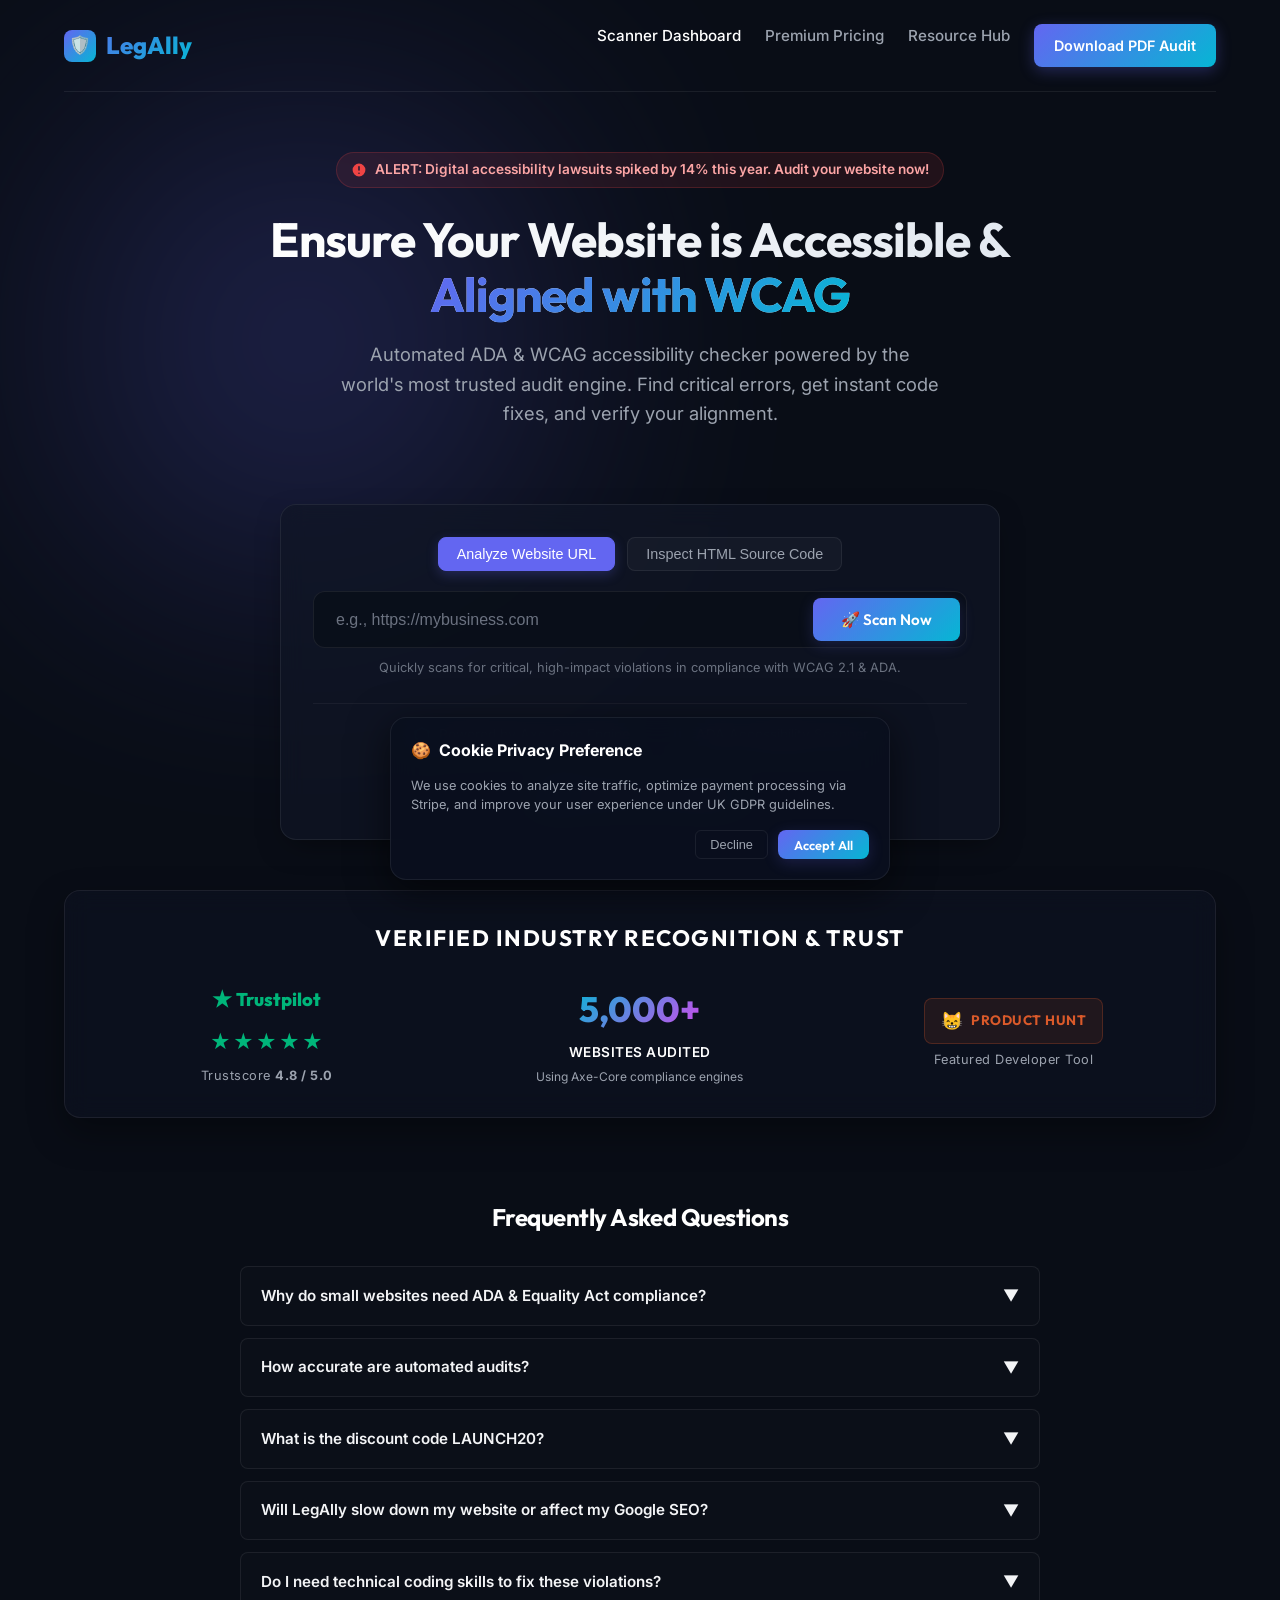
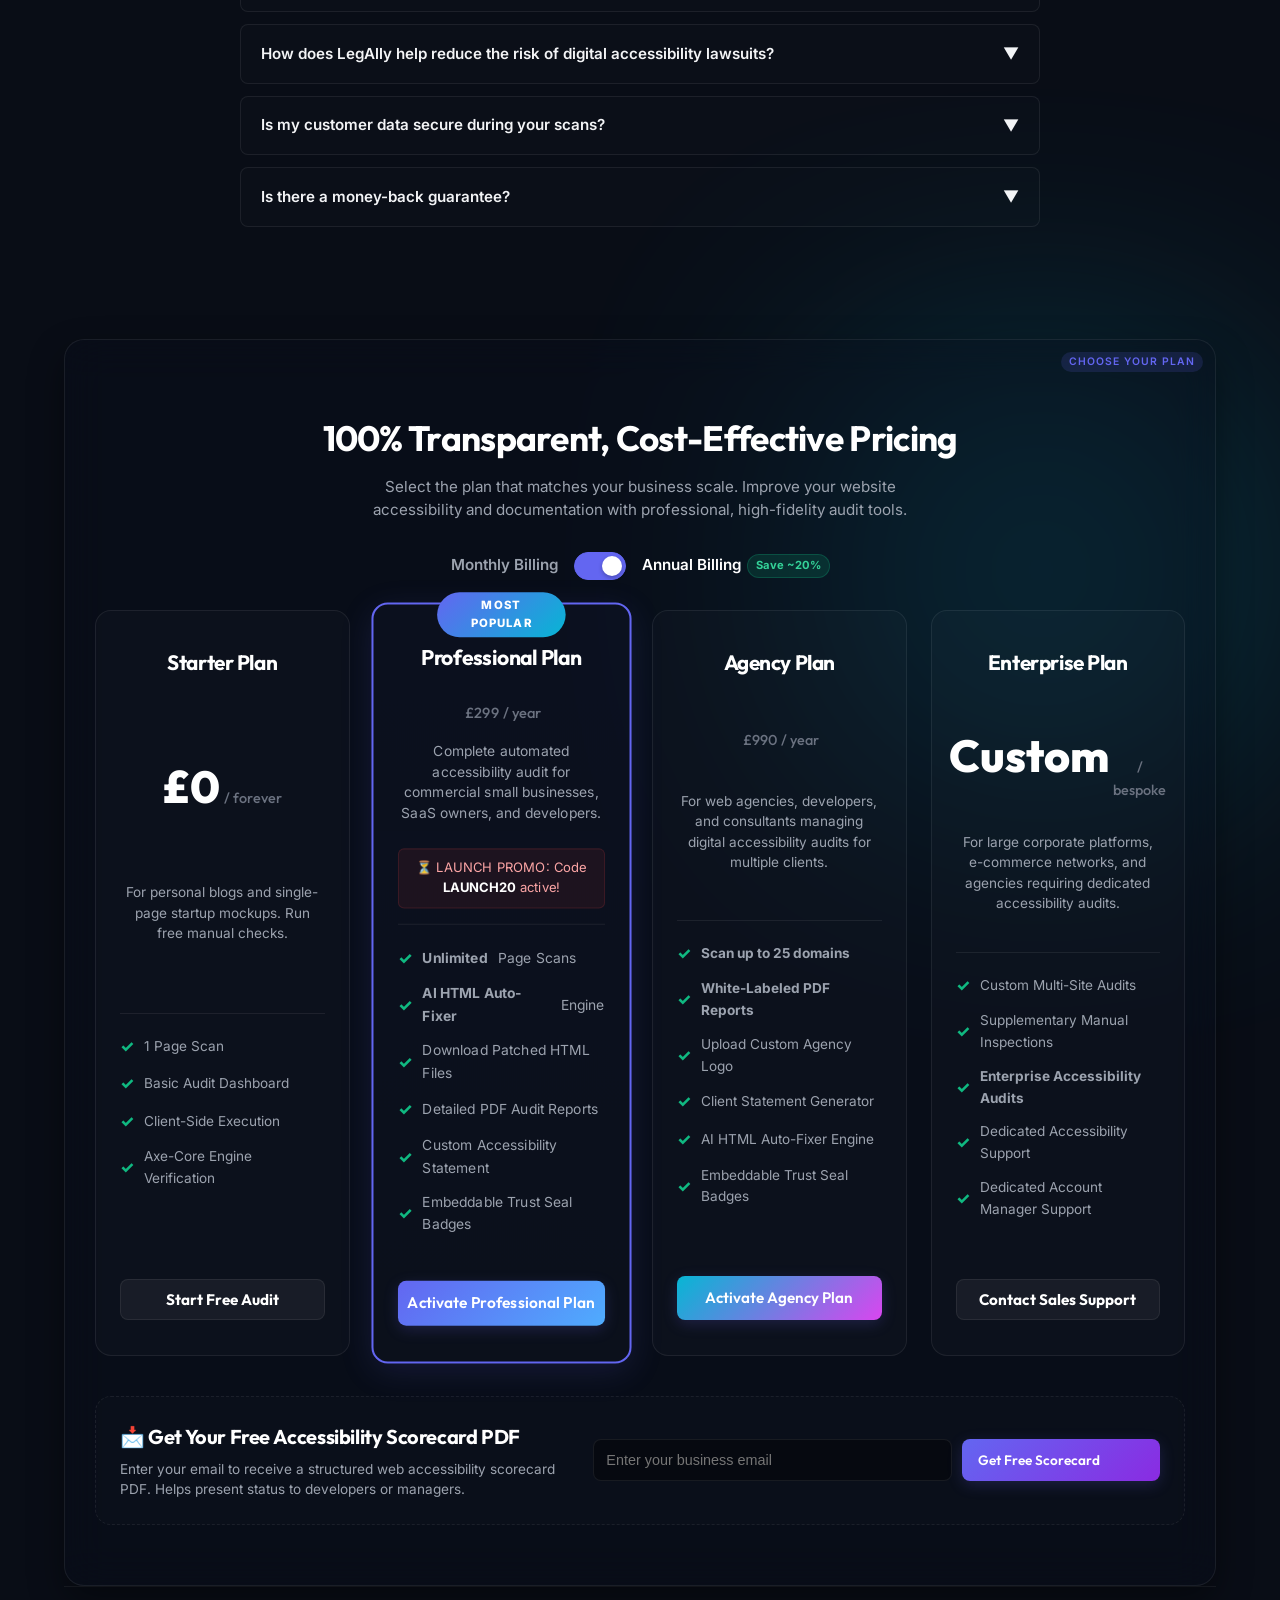
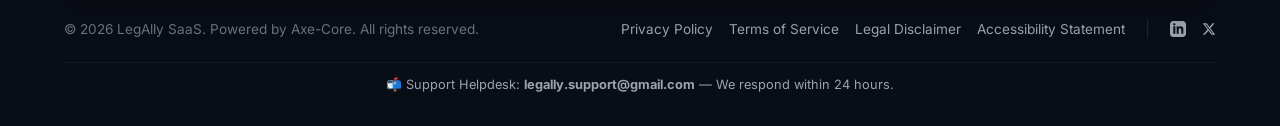
==== commit 98843121: "Add files via upload" ====
--- a/index.html
+++ b/index.html
@@ -42,7 +42,7 @@
           "name": "Why do small websites need ADA & Equality Act compliance?",
           "acceptedAnswer": {
             "@type": "Answer",
-            "text": "In the USA, courts rule that websites are public accommodations under Title III of the Americans with Disabilities Act (ADA). In the UK, the Equality Act 2010 mandates equal digital access. Non-compliant sites are major targets for digital lawsuits demanding thousands of dollars in quick settlements."
+            "text": "In the USA, federal courts increasingly interpret websites as 'places of public accommodation' under Title III of the ADA. Similarly, the UK Equality Act 2010 requires service providers to make reasonable adjustments for digital accessibility. Small websites are often targeted by high-volume litigation firms seeking costly out-of-court settlements for non-compliance. Beyond legal safety, compliance ensures your business is inclusive to all users."
           }
         },
         {
@@ -50,7 +50,7 @@
           "name": "How accurate are automated audits?",
           "acceptedAnswer": {
             "@type": "Answer",
-            "text": "Automated audits catch 70% to 80% of all structural accessibility issues instantly, such as missing alt text, low color contrast, and missing form labels. LegAlly is powered by the official Axe-Core engine, providing high-precision technical audit validation."
+            "text": "Automated audits are a powerful first line of defense, instantly catching approximately 30% to 50% of the most common structural accessibility violations—such as missing alt text, low color contrast, and broken form labels. LegAlly is powered by the industry-standard Axe-Core engine, providing high-precision technical validation. While automation is essential for rapid remediation, we always recommend periodic manual reviews for full 100% WCAG alignment."
           }
         },
         {
@@ -66,7 +66,7 @@
           "name": "Will LegAlly slow down my website or affect my SEO?",
           "acceptedAnswer": {
             "@type": "Answer",
-            "text": "Not at all! LegAlly runs entirely client-side or in the cloud. It never loads scripts on your server during scans, so it keeps your site speed lighting-fast. Installing our premium accessibility widget takes less than 10ms to load, helping improve your page speed and Google SEO ranking."
+            "text": "No. Our core automated scanner runs entirely in the cloud and does not interact with your live server or affect your site's performance. If you choose to use our optional premium accessibility badge, it is designed to load asynchronously (typically under 10ms), ensuring minimal impact on page load speeds. Furthermore, improving web accessibility aligns with Google’s focus on user experience (UX), which can positively influence your site's SEO performance."
           }
         }
       ]
@@ -363,7 +363,7 @@
                         <span>▼</span>
                     </div>
                     <div class="faq-content">
-                        In the USA, courts rule that websites are public spaces under Title III of the Americans with Disabilities Act (ADA). In the UK, the Equality Act 2010 mandates that service providers ensure equal access. Non-compliant sites are major targets for lawsuit settlement firms demanding thousands of dollars in easy out-of-court settlements.
+                        In the USA, federal courts increasingly interpret websites as 'places of public accommodation' under Title III of the ADA. Similarly, the UK Equality Act 2010 requires service providers to make reasonable adjustments for digital accessibility. Small websites are often targeted by high-volume litigation firms seeking costly out-of-court settlements for non-compliance. Beyond legal safety, compliance ensures your business is inclusive to all users.
                     </div>
                 </div>
 
@@ -373,7 +373,7 @@
                         <span>▼</span>
                     </div>
                     <div class="faq-content">
-                        Automated checks catch 70% to 80% of all common structural accessibility issues (like missing image alt text, low color contrast, missing form labels, and broken keyboard navigation outlines) instantly. LegAlly is powered by the industry-standard Axe-Core engine, providing high-precision technical validation.
+                        Automated audits are a powerful first line of defense, instantly catching approximately 30% to 50% of the most common structural accessibility violations—such as missing alt text, low color contrast, and broken form labels. LegAlly is powered by the industry-standard Axe-Core engine, providing high-precision technical validation. While automation is essential for rapid remediation, we always recommend periodic manual reviews for full 100% WCAG alignment.
                     </div>
                 </div>
 
@@ -393,7 +393,7 @@
                         <span>▼</span>
                     </div>
                     <div class="faq-content">
-                        Absolutely not! Unlike heavy widgets that bloat your code, our automated scanner runs completely in the cloud without ever interacting with your server. If you choose to install our optional premium widget, it loads asynchronously under 10ms, which keeps your site speed lighting-fast and helps improve your Google search rankings.
+                        No. Our core automated scanner runs entirely in the cloud and does not interact with your live server or affect your site's performance. If you choose to use our optional premium accessibility badge, it is designed to load asynchronously (typically under 10ms), ensuring minimal impact on page load speeds. Furthermore, improving web accessibility aligns with Google’s focus on user experience (UX), which can positively influence your site's SEO performance.
                     </div>
                 </div>
 
@@ -403,7 +403,7 @@
                         <span>▼</span>
                     </div>
                     <div class="faq-content">
-                        No! LegAlly is built for non-technical website owners. Our scanner provides clear, copy-pasteable HTML and CSS fixes that you can directly copy into your CMS editor (WordPress, Shopify, Webflow, Wix, etc.). If you still need help, our premium support provides custom developer integrations to fix it for you for a small one-off fee.
+                        Generally, no. LegAlly is designed for website owners of all skill levels. Our scanner provides clear, copy-pasteable HTML and CSS remediation suggestions that can often be applied directly within popular CMS editors like WordPress, Shopify, or Wix. While many fixes are straightforward, complex structural issues may require basic technical knowledge. If you prefer a hands-off approach, our premium support team offers professional integration services to implement these fixes for you for a one-off fee.
                     </div>
                 </div>
 
@@ -413,7 +413,7 @@
                         <span>▼</span>
                     </div>
                     <div class="faq-content">
-                        Serial plaintiffs target sites with obvious errors like missing image alt texts or keyboard navigation traps. By scanning with LegAlly and addressing these violations, you remove common accessibility barriers. Furthermore, our premium PDF audit report serves as documented proof of your active efforts to improve accessibility, demonstrating your organization's commitment to digital inclusion.
+                        LegAlly helps you identify and remediate 'low-hanging fruit'—common accessibility errors like missing alt text or keyboard traps that high-volume litigation firms often use to target websites. By resolving these violations, you significantly reduce your profile as a potential target. Furthermore, our premium PDF audit reports and Accessibility Statements can be used as evidence of your organization’s 'Good Faith Effort' to achieve compliance, which is a key factor in legal mitigation and defense strategies.
                     </div>
                 </div>
 
@@ -423,7 +423,7 @@
                         <span>▼</span>
                     </div>
                     <div class="faq-content">
-                        Yes, 100%! LegAlly operates on a strict zero-data retention model. We process all accessibility audits transiently inside your own browser window. We never record, log, or save your source code, website database, or customer records. Your privacy and intellectual property are fully secure.
+                        Yes. Data privacy is our top priority. LegAlly operates on a strict zero-data retention model for all accessibility scans. Audits are processed transiently within your own browser session; we never record, store, or transmit your source code, database, or customer records to our servers. Your intellectual property and user data remain entirely within your control and are never accessed by our platform.
                     </div>
                 </div>
 
@@ -433,7 +433,7 @@
                         <span>▼</span>
                     </div>
                     <div class="faq-content">
-                        Yes! We offer a 100% hassle-free 14-day money-back guarantee. If you are not completely satisfied with the depth of our WCAG remediation reports, simply contact our support and we will refund every single penny immediately. No questions asked.
+                        Yes. We offer a 100% hassle-free 14-day money-back guarantee on all Annual plans. If you are not satisfied with the depth of our WCAG audit reports within 14 days of purchase, simply contact us for a full refund—no questions asked. For Monthly plans, subscriptions are non-refundable, but you have the flexibility to cancel at any time before your next billing cycle to avoid future charges. All refund requests are processed promptly, though please allow 5-10 business days for the funds to appear in your account depending on your bank.
                     </div>
                 </div>
             </section>
